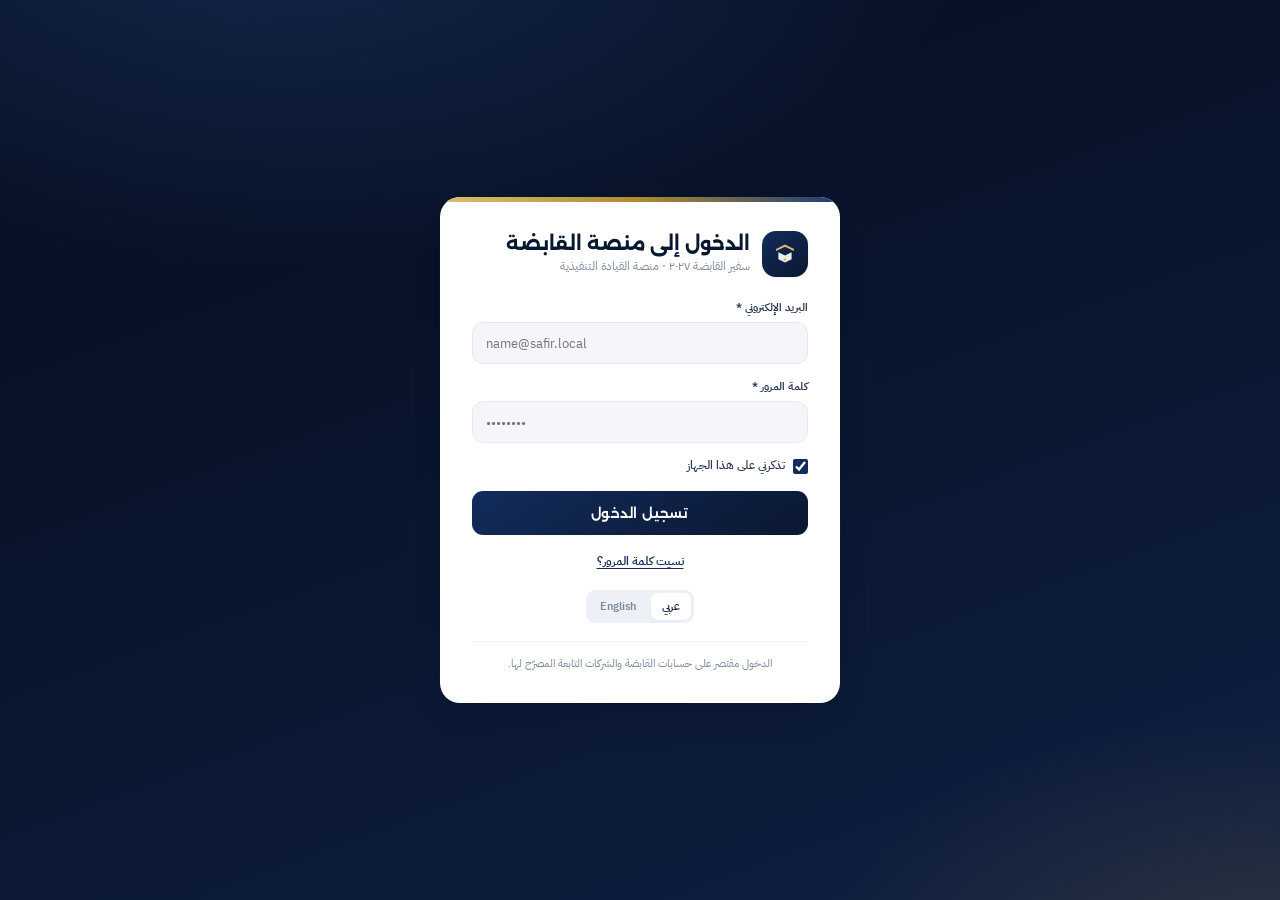
==== frontend/index.html @ 62ace8cd "feat(ui): PPTX v3 pass 5 — per-role dashboards (slides 7–11) and a real `lang` audit signal Close th" ====
<!DOCTYPE html>
<html lang="ar" dir="rtl" class="lang-ar">
<head>
<meta charset="UTF-8" />
<meta name="viewport" content="width=device-width, initial-scale=1.0" />
<title>سفير القابضة ٢٠٢٧ — لوحة القيادة التنفيذية</title>
<link rel="preconnect" href="https://fonts.googleapis.com">
<link rel="preconnect" href="https://fonts.gstatic.com" crossorigin>
<link href="https://fonts.googleapis.com/css2?family=Alexandria:wght@300;400;500;600;700&family=IBM+Plex+Sans+Arabic:wght@300;400;500;600;700&display=swap" rel="stylesheet">
<link rel="stylesheet" href="styles.css">
<link rel="icon" href="data:image/svg+xml,%3Csvg xmlns='http://www.w3.org/2000/svg' viewBox='0 0 24 24'%3E%3Crect width='24' height='24' rx='5' fill='%230A1730'/%3E%3Cpath d='M12 3.4 20 7.4v2L12 5.4 4 9.4v-2l8-4Z' fill='%23DCBE72'/%3E%3Cpath d='M6.2 10.8v6.4l5.8 2.8 5.8-2.8v-6.4L12 13.6l-5.8-2.8Z' fill='%23fff' opacity='.92'/%3E%3C/svg%3E">
</head>
<body>

<!-- ================= LOGIN GATE ================= -->
<div class="login-screen" id="loginScreen">
  <div class="login-card">
    <div class="login-brand">
      <div class="login-mark">
        <svg width="24" height="24" viewBox="0 0 24 24" fill="none">
          <path d="M12 2.6 21 7v2.1L12 4.7 3 9.1V7l9-4.4Z" fill="#DCBE72"/>
          <path d="M5.4 10.2v7.1l6.6 3.2 6.6-3.2v-7.1l-6.6 3.2-6.6-3.2Z" fill="#fff" opacity=".92"/>
          <circle cx="12" cy="17.4" r="1.5" fill="#DCBE72"/>
        </svg>
      </div>
      <div>
        <div class="login-title"><span class="ar">الدخول إلى منصة القابضة</span><span class="en">Sign in to the Holding platform</span></div>
        <div class="login-sub"><span class="ar">سفير القابضة ٢٠٢٧ · منصة القيادة التنفيذية</span><span class="en">Safir Holding 2027 · Executive Platform</span></div>
      </div>
    </div>

    <div class="login-error" id="loginError"></div>
    <div class="login-notice" id="loginNotice"></div>

    <form id="loginForm" autocomplete="on">
      <div class="login-field">
        <label><span class="ar">البريد الإلكتروني *</span><span class="en">Email *</span></label>
        <input type="email" id="loginEmail" name="email" autocomplete="username" required
               placeholder="name@safir.local" dir="ltr" />
      </div>
      <div class="login-field">
        <label><span class="ar">كلمة المرور *</span><span class="en">Password *</span></label>
        <input type="password" id="loginPassword" name="password" autocomplete="current-password" required
               placeholder="••••••••" dir="ltr" />
      </div>
      <div class="login-actions">
        <!-- Deck slide 6 puts [ ] تذكرني على هذا الجهاز on the sign-in form.
             Checked keeps the session in localStorage (survives a browser
             restart); unchecked keeps it in sessionStorage for this tab only. -->
        <label class="login-remember">
          <input type="checkbox" id="loginRemember" checked />
          <span><span class="ar">تذكرني على هذا الجهاز</span><span class="en">Remember me on this device</span></span>
        </label>
      </div>
      <button type="submit" class="login-btn" id="loginBtn">
        <span class="ar">تسجيل الدخول</span><span class="en">Sign in</span>
      </button>
      <div class="login-links">
        <button type="button" class="login-forgot" id="loginForgot">
          <span class="ar">نسيت كلمة المرور؟</span><span class="en">Forgot password?</span>
        </button>
      </div>
    </form>

    <div class="login-foot">
      <div class="login-lang">
        <button type="button" class="lang-opt on" data-lang="ar">عربي</button>
        <button type="button" class="lang-opt" data-lang="en">English</button>
      </div>
    </div>

    <div class="login-hint">
      <span class="ar">الدخول مقتصر على حسابات القابضة والشركات التابعة المصرّح لها.</span>
      <span class="en">Access is limited to authorised Holding and subsidiary accounts.</span>
    </div>
  </div>
</div>

<div class="stage-wrap">
<div class="stage" id="stage">

<!-- ================= HEADER ================= -->
<header class="header">
  <div class="header-inner">
    <!-- Deck slides 39/89/90: on a phone the sidebar opens from a ☰ button
         rather than turning into a wrapping bar. Shown only ≤1180px. -->
    <button class="nav-toggle" id="navToggle" type="button"
            aria-label="القائمة / Menu" aria-controls="sidebar" aria-expanded="false"
            title="القائمة" data-title-ar="القائمة" data-title-en="Menu">
      <svg width="18" height="18" viewBox="0 0 24 24" fill="none" stroke="currentColor" stroke-width="1.9" stroke-linecap="round" aria-hidden="true"><path d="M3 6h18M3 12h18M3 18h18"/></svg>
    </button>
    <div class="brand">
      <div class="brand-mark" id="brandMark">
        <svg width="21" height="21" viewBox="0 0 24 24" fill="none">
          <path d="M12 2.6 21 7v2.1L12 4.7 3 9.1V7l9-4.4Z" fill="#DCBE72"/>
          <path d="M5.4 10.2v7.1l6.6 3.2 6.6-3.2v-7.1l-6.6 3.2-6.6-3.2Z" fill="#fff" opacity=".92"/>
          <path d="M12 10.6v9.9" stroke="#0A1730" stroke-width="1.1" opacity=".35"/>
          <circle cx="12" cy="17.4" r="1.5" fill="#DCBE72"/>
        </svg>
      </div>
      <!-- The admin-uploaded Holding logo, shown instead of the fallback mark
           when one is configured. -->
      <img class="brand-logo" id="brandLogo" alt="سفير القابضة" hidden>
      <div class="brand-text">
        <span class="brand-name"><span class="ar">سفير القابضة</span><span class="en">Safir Holding</span></span>
        <span class="brand-sub"><span class="ar">٢٠٢٧ · منصة القيادة</span><span class="en">2027 · Executive Platform</span></span>
      </div>
    </div>

    <div class="crumb" id="crumb">
      <span class="crumb-ar">منصة القيادة التنفيذية</span>
    </div>

    <div class="h-actions">
      <!-- Universal entity + period selector. The deck's header carries
           [الشركة / المجموعة ▾] and the current reporting period on every
           screen (slides 4, 48), so the same control is offered here rather
           than duplicated inside each view. Both options are built at runtime
           from the entities the user may actually see and the periods that
           hold data. -->
      <div class="scope-ctl" id="scopeCtl">
        <label class="scope-pick" title="الجهة / Entity">
          <svg width="13" height="13" viewBox="0 0 24 24" fill="none" stroke="currentColor" stroke-width="1.8" stroke-linecap="round" stroke-linejoin="round" aria-hidden="true"><path d="M3 21h18"/><path d="M5 21V7l7-4 7 4v14"/><path d="M9 21v-5h6v5"/></svg>
          <select id="scopeCompany" aria-label="الجهة / Entity"></select>
        </label>
        <label class="scope-pick" title="الفترة / Period">
          <svg width="13" height="13" viewBox="0 0 24 24" fill="none" stroke="currentColor" stroke-width="1.8" stroke-linecap="round" stroke-linejoin="round" aria-hidden="true"><rect x="3" y="4.5" width="18" height="16" rx="2"/><path d="M8 3v3M16 3v3M3 10h18"/></svg>
          <select id="scopePeriod" aria-label="الفترة / Period"></select>
        </label>
      </div>
      <div class="lang-switch">
        <button class="lang-opt on" data-lang="ar">عربي</button>
        <button class="lang-opt" data-lang="en">EN</button>
      </div>
      <button class="icon-btn" id="searchBtn" title="بحث" data-title-ar="بحث" data-title-en="Search">
        <svg width="15" height="15" viewBox="0 0 24 24" fill="none" stroke="currentColor" stroke-width="1.9" stroke-linecap="round"><circle cx="11" cy="11" r="7"/><path d="m20 20-3.2-3.2"/></svg>
      </button>
      <button class="icon-btn" id="notifBtn" title="الإشعارات" data-title-ar="الإشعارات" data-title-en="Notifications">
        <svg width="15" height="15" viewBox="0 0 24 24" fill="none" stroke="currentColor" stroke-width="1.8" stroke-linecap="round" stroke-linejoin="round"><path d="M18 8a6 6 0 1 0-12 0c0 7-2.5 8-2.5 8h17S18 15 18 8Z"/><path d="M13.7 20a2 2 0 0 1-3.4 0"/></svg>
        <span class="dot" id="notifDot"></span>
      </button>
      <button class="icon-btn" id="msgBtn" title="الرسائل" data-title-ar="الرسائل" data-title-en="Messages">
        <svg width="15" height="15" viewBox="0 0 24 24" fill="none" stroke="currentColor" stroke-width="1.8" stroke-linecap="round" stroke-linejoin="round"><path d="M21 11.5a8.4 8.4 0 0 1-9 8.4 8.9 8.9 0 0 1-3.9-.9L3 20.5l1.5-4.9a8.4 8.4 0 0 1-1-4.1 8.4 8.4 0 0 1 9-8.4 8.4 8.4 0 0 1 8.5 8.4Z"/></svg>
      </button>
      <div class="profile">
        <div class="avatar">ع</div>
        <div class="p-meta">
          <span class="p-name"><span class="ar">عبدالله السفير</span><span class="en">Abdullah Al-Safir</span></span>
          <span class="p-role"><span class="ar">الرئيس التنفيذي للمجموعة</span><span class="en">Group CEO</span></span>
        </div>
      </div>
      <button class="logout-btn" id="logoutBtn" title="تسجيل الخروج" data-title-ar="تسجيل الخروج" data-title-en="Sign out">
        <svg width="14" height="14" viewBox="0 0 24 24" fill="none" stroke="currentColor" stroke-width="1.9" stroke-linecap="round" stroke-linejoin="round"><path d="M15 3h4a2 2 0 0 1 2 2v14a2 2 0 0 1-2 2h-4"/><path d="M10 17l-5-5 5-5"/><path d="M15 12H5"/></svg>
        <span class="ar">خروج</span><span class="en">Logout</span>
      </button>
    </div>
  </div>
</header>

  <div class="stage-body with-sidebar" id="stageBody">

  <!-- ================= SIDEBAR (right, RTL) =================
       Six primary sections the brief asks for; the remaining operational
       views stay reachable (and permission-gated) under "المزيد". Every item
       keeps its original data-view / data-perm so the RBAC contract, the
       click/keyboard binding and the aria-current logic are unchanged. -->
  <aside class="sidebar" id="sidebar" aria-label="التنقل الرئيسي">
    <div class="sb-brand">
      <div class="sb-mark">
        <svg width="19" height="19" viewBox="0 0 24 24" fill="none">
          <path d="M12 2.6 21 7v2.1L12 4.7 3 9.1V7l9-4.4Z" fill="#DCBE72"/>
          <path d="M5.4 10.2v7.1l6.6 3.2 6.6-3.2v-7.1l-6.6 3.2-6.6-3.2Z" fill="#fff" opacity=".92"/>
          <circle cx="12" cy="17.4" r="1.5" fill="#DCBE72"/>
        </svg>
      </div>
      <div class="sb-brand-text">
        <span class="sb-name"><span class="ar">سفير القابضة</span><span class="en">Safir Holding</span></span>
        <span class="sb-sub"><span class="ar">٢٠٢٧ · منصة القيادة</span><span class="en">2027 · Executive</span></span>
      </div>
    </div>

    <div class="sb-section">
      <div class="sb-label"><span class="ar">الأقسام الرئيسية</span><span class="en">Main sections</span></div>
      <nav class="sb-nav" id="mainNav">
        <div class="nav-item active" data-view="dashboard" data-perm="dashboard.holding dashboard.company" role="button" tabindex="0" aria-current="page"><svg class="sb-ico" viewBox="0 0 24 24" fill="none" stroke="currentColor" stroke-width="1.8" stroke-linecap="round" stroke-linejoin="round"><rect x="3" y="3" width="7" height="9" rx="1.5"/><rect x="14" y="3" width="7" height="5" rx="1.5"/><rect x="14" y="12" width="7" height="9" rx="1.5"/><rect x="3" y="16" width="7" height="5" rx="1.5"/></svg><span class="sb-txt"><span class="ar">لوحة القيادة</span><span class="en">Dashboard</span></span></div>
        <div class="nav-item" data-view="leads" data-perm="website_lead.read" role="button" tabindex="0"><svg class="sb-ico" viewBox="0 0 24 24" fill="none" stroke="currentColor" stroke-width="1.8" stroke-linecap="round" stroke-linejoin="round"><path d="M16 21v-2a4 4 0 0 0-4-4H6a4 4 0 0 0-4 4v2"/><circle cx="9" cy="7" r="4"/><path d="M22 21v-2a4 4 0 0 0-3-3.87"/><path d="M16 3.13a4 4 0 0 1 0 7.75"/></svg><span class="sb-txt"><span class="ar">العملاء المحتملون</span><span class="en">Leads</span></span></div>
        <div class="nav-item" data-view="requests" data-perm="form.read" role="button" tabindex="0"><svg class="sb-ico" viewBox="0 0 24 24" fill="none" stroke="currentColor" stroke-width="1.8" stroke-linecap="round" stroke-linejoin="round"><path d="M14 2H6a2 2 0 0 0-2 2v16a2 2 0 0 0 2 2h12a2 2 0 0 0 2-2V8z"/><path d="M14 2v6h6"/><path d="M9 13h6M9 17h4"/></svg><span class="sb-txt"><span class="ar">الطلبات</span><span class="en">Requests</span></span></div>
        <div class="nav-item" data-view="feedback" data-perm="weekly_report.read_own weekly_report.read_all management_brief.read monthly_report.read_own monthly_report.read_all" role="button" tabindex="0"><svg class="sb-ico" viewBox="0 0 24 24" fill="none" stroke="currentColor" stroke-width="1.8" stroke-linecap="round" stroke-linejoin="round"><path d="M21 11.5a8.4 8.4 0 0 1-9 8.4 8.9 8.9 0 0 1-3.9-.9L3 20.5l1.5-4.9a8.4 8.4 0 0 1-1-4.1 8.4 8.4 0 0 1 9-8.4 8.4 8.4 0 0 1 8.5 8.4Z"/><path d="M8 10h8M8 13.5h5"/></svg><span class="sb-txt"><span class="ar">التغذية الراجعة</span><span class="en">Feedback</span></span></div>
        <div class="nav-item" data-view="projects" data-perm="project.read" role="button" tabindex="0"><svg class="sb-ico" viewBox="0 0 24 24" fill="none" stroke="currentColor" stroke-width="1.8" stroke-linecap="round" stroke-linejoin="round"><path d="M3 17l6-6 4 4 8-8"/><path d="M15 7h6v6"/></svg><span class="sb-txt"><span class="ar">الفرص</span><span class="en">Opportunities</span></span></div>
        <div class="nav-item" data-view="decisions" data-perm="owner_decision.read" role="button" tabindex="0"><svg class="sb-ico" viewBox="0 0 24 24" fill="none" stroke="currentColor" stroke-width="1.8" stroke-linecap="round" stroke-linejoin="round"><path d="M9 11l3 3L22 4"/><path d="M21 12v7a2 2 0 0 1-2 2H5a2 2 0 0 1-2-2V5a2 2 0 0 1 2-2h11"/></svg><span class="sb-txt"><span class="ar">القرارات</span><span class="en">Decisions</span></span></div>
      </nav>
    </div>

    <div class="sb-section sb-group" id="sbMore">
      <div class="sb-label"><span class="ar">المزيد</span><span class="en">More</span></div>
      <button type="button" class="sb-group-toggle" id="sbMoreToggle" aria-expanded="false">
        <svg class="sb-ico" viewBox="0 0 24 24" fill="none" stroke="currentColor" stroke-width="1.8" stroke-linecap="round" stroke-linejoin="round"><circle cx="12" cy="12" r="9"/><path d="M12 8v8M8 12h8"/></svg>
        <span class="sb-txt"><span class="ar">أدوات إضافية</span><span class="en">Additional tools</span></span>
        <svg class="sb-caret" width="14" height="14" viewBox="0 0 24 24" fill="none" stroke="currentColor" stroke-width="2" stroke-linecap="round" stroke-linejoin="round"><path d="m6 9 6 6 6-6"/></svg>
      </button>
      <div class="sb-group-items" id="sbMoreItems">
        <div class="nav-item" data-view="subsidiaries" data-perm="company.read" role="button" tabindex="0"><span class="sb-txt"><span class="ar">الشركات التابعة</span><span class="en">Subsidiaries</span></span></div>
        <div class="nav-item" data-view="reports" data-perm="monthly_report.read_own monthly_report.read_all" role="button" tabindex="0"><span class="sb-txt"><span class="ar">التقارير الشهرية</span><span class="en">Monthly Reports</span></span></div>
        <div class="nav-item" data-view="financial" data-perm="financial_summary.read_own financial_summary.read_all" role="button" tabindex="0"><span class="sb-txt"><span class="ar">الملخص المالي</span><span class="en">Financial Summary</span></span></div>
        <div class="nav-item" data-view="investments" data-perm="dashboard.holding" role="button" tabindex="0"><span class="sb-txt"><span class="ar">الاستثمارات</span><span class="en">Investments</span></span></div>
        <div class="nav-item" data-view="support" data-perm="support_request.read_own support_request.read_all" role="button" tabindex="0"><span class="sb-txt"><span class="ar">الدعم والخدمات</span><span class="en">Support</span></span></div>
        <div class="nav-item" data-view="approvals" data-perm="approval.read_own approval.read_all" role="button" tabindex="0"><span class="sb-txt"><span class="ar">الموافقات</span><span class="en">Approvals</span></span></div>
        <div class="nav-item" data-view="documents" data-perm="document.read" role="button" tabindex="0"><span class="sb-txt"><span class="ar">المستندات</span><span class="en">Documents</span></span></div>
        <div class="nav-item" data-view="bi" data-perm="dashboard.holding dashboard.company" role="button" tabindex="0"><span class="sb-txt"><span class="ar">ذكاء الأعمال</span><span class="en">Business Intelligence</span></span></div>
        <div class="nav-item" data-view="analytics" data-perm="analytics.holding analytics.company analytics.operations analytics.compliance" role="button" tabindex="0"><span class="sb-txt"><span class="ar">التحليلات</span><span class="en">Analytics</span></span></div>
        <div class="nav-item" data-view="inbox" data-perm="notification.read_own" role="button" tabindex="0"><span class="sb-txt"><span class="ar">الإشعارات</span><span class="en">Notifications</span></span></div>
        <div class="nav-item" data-view="employees" data-perm="employee.read assessment.read advisor.read advisor.session.read_own" role="button" tabindex="0"><span class="sb-txt"><span class="ar">الموظفون والتقييم</span><span class="en">Employees &amp; Assessment</span></span></div>
        <div class="nav-item" data-view="operations" data-perm="task.read_own task.read_all weekly_report.read_own weekly_report.read_all campaign.read" role="button" tabindex="0"><span class="sb-txt"><span class="ar">العمليات والمهام</span><span class="en">Operations &amp; Tasks</span></span></div>
        <div class="nav-item" data-view="accounting" data-perm="account.read journal.read invoice.read asset.read budget.read opening_balance.read kpi.read" role="button" tabindex="0"><span class="sb-txt"><span class="ar">مالية القابضة</span><span class="en">Holding Finance</span></span></div>
        <div class="nav-item" data-view="confidential" data-perm="complaint.read_own complaint.decide complaint.create" role="button" tabindex="0"><span class="sb-txt"><span class="ar">الشكاوى والسرية</span><span class="en">Complaints &amp; Confidential</span></span></div>
        <div class="nav-item" data-view="admin" data-perm="company.read ownership.read department.read user.read_all role.read" role="button" tabindex="0"><span class="sb-txt"><span class="ar">الإدارة</span><span class="en">Administration</span></span></div>
      </div>
    </div>

    <div class="sb-foot">
      <div class="sb-user">
        <div class="sb-avatar" id="sbAvatar">ع</div>
        <div class="sb-user-meta">
          <span class="sb-user-name" id="sbUserName"><span class="ar">عبدالله السفير</span><span class="en">Abdullah Al-Safir</span></span>
          <span class="sb-user-role" id="sbUserRole"><span class="ar">الرئيس التنفيذي للمجموعة</span><span class="en">Group CEO</span></span>
        </div>
      </div>
    </div>
  </aside>

  <!-- Backdrop for the phone nav drawer (deck slides 39/89/90). Inert on
       desktop, where the rail is always visible. -->
  <div class="nav-scrim" id="navScrim" hidden></div>


<div class="board" id="board">

  <!-- ============== PAGE HEAD ============== -->
  <div class="head-row anim view" data-view="dashboard" style="animation-delay:.02s">
    <div>
      <div class="eyebrow"><span class="rule"></span><span id="periodEyebrow"><span class="ar">الرؤية التنفيذية</span><span class="en">Executive View</span></span></div>
      <h1 class="page-title" id="pageTitle"><span class="ar">لوحة القيادة التنفيذية للمجموعة</span><span class="en">Holding Executive Dashboard</span></h1>
      <p class="page-sub" id="pageSub"><span class="ar">من بيانات الشركات التابعة الشهرية ← إلى رؤية القابضة ← إلى ذكاء الأعمال ← إلى دعم القرار.</span><span class="en">From subsidiary monthly data → to Holding visibility → to AI intelligence → to management decisions.</span></p>
    </div>
    <div class="head-right">
      <div class="chip"><span class="live"></span><span id="updatedChip"><span class="ar">تحديث حي</span><span class="en">Live</span></span></div>
      <button class="btn-primary" id="exportBtn">
        <svg width="14" height="14" viewBox="0 0 24 24" fill="none" stroke="currentColor" stroke-width="1.9" stroke-linecap="round" stroke-linejoin="round"><path d="M12 3v12"/><path d="m7 10 5 5 5-5"/><path d="M4 21h16"/></svg>
        <span class="ar">تصدير التقرير التنفيذي</span><span class="en">Export Executive Report</span>
      </button>
    </div>
  </div>

  <!-- ============== ROLE KPI STRIP (deck slides 7-11) ==============
       Each primary role gets its own four tiles instead of the holding
       strip. Populated by hydrateRoleSummary() from the API's role_summary;
       hidden (so the holding strip shows) when the role has no summary. -->
  <section class="kpis role-kpis view" data-view="dashboard" id="roleKpis" hidden></section>

  <!-- ============== KPI STRIP ============== -->
  <section class="kpis view" data-view="dashboard" id="holdingKpis" data-perm="dashboard.holding dashboard.company">
    <div class="kpi anim" style="animation-delay:.06s" data-drill="companies_count" role="button" tabindex="0">
      <div class="kpi-head"><div class="kpi-lbl"><span class="ar">عدد الشركات</span><span class="en">Companies</span></div>
        <div class="kpi-ic"><svg width="14" height="14" viewBox="0 0 24 24" fill="none" stroke="currentColor" stroke-width="1.9" stroke-linecap="round" stroke-linejoin="round"><path d="M3 21h18"/><path d="M5 21V7l7-4 7 4v14"/><path d="M9 21v-5h6v5"/></svg></div></div>
      <div class="kpi-val num" data-kpi="companies_count">…</div>
      <div class="kpi-foot"><span class="delta flat"><span class="ar"><span data-kpi="sector_count">…</span> قطاعات</span><span class="en"><span data-kpi="sector_count_en">…</span> sectors</span></span><span class="ar">شركة تابعة</span><span class="en">subsidiaries</span></div>
    </div>

    <div class="kpi anim" style="animation-delay:.08s" data-drill="total_revenue" role="button" tabindex="0">
      <div class="kpi-head"><div class="kpi-lbl"><span class="ar">إجمالي الإيرادات</span><span class="en">Total Revenue</span></div>
        <div class="kpi-ic"><svg width="14" height="14" viewBox="0 0 24 24" fill="none" stroke="currentColor" stroke-width="1.9" stroke-linecap="round" stroke-linejoin="round"><path d="M3 17l6-6 4 4 8-8"/><path d="M15 7h6v6"/></svg></div></div>
      <div class="kpi-val num"><span data-kpi="total_revenue">…</span><span class="unit"><span class="ar">مليون ر.س</span><span class="en">M SAR</span></span></div>
      <div class="kpi-foot"><span class="delta flat" data-kpi="revenue_delta"><span class="ar">…</span><span class="en">…</span></span><span class="ar">مقارنة بالشهر الماضي</span><span class="en">vs last month</span></div>
    </div>

    <div class="kpi gold anim" style="animation-delay:.10s" data-drill="total_net_result" role="button" tabindex="0">
      <div class="kpi-head"><div class="kpi-lbl"><span class="ar">صافي النتائج</span><span class="en">Net Result</span></div>
        <div class="kpi-ic"><svg width="14" height="14" viewBox="0 0 24 24" fill="none" stroke="currentColor" stroke-width="1.9" stroke-linecap="round" stroke-linejoin="round"><path d="M12 2v20"/><path d="M17 6.5H9.5a3.5 3.5 0 0 0 0 7h5a3.5 3.5 0 0 1 0 7H6"/></svg></div></div>
      <div class="kpi-val num"><span data-kpi="total_net_result">…</span><span class="unit"><span class="ar">مليون ر.س</span><span class="en">M SAR</span></span></div>
      <div class="kpi-foot"><span class="delta flat" data-kpi="net_delta"><span class="ar">…</span><span class="en">…</span></span><span class="ar">هامش ربح <span data-kpi="net_margin">…</span></span><span class="en"><span data-kpi="net_margin_en">…</span> margin</span></div>
    </div>

    <div class="kpi green anim" style="animation-delay:.12s" data-drill="reports_submitted" role="button" tabindex="0">
      <div class="kpi-head"><div class="kpi-lbl"><span class="ar">الشركات التي أرسلت التقرير الشهري</span><span class="en">Reports Submitted</span></div>
        <div class="kpi-ic"><svg width="14" height="14" viewBox="0 0 24 24" fill="none" stroke="currentColor" stroke-width="2" stroke-linecap="round" stroke-linejoin="round"><path d="M20 6 9 17l-5-5"/></svg></div></div>
      <div class="kpi-val num"><span data-kpi="reports_submitted">…</span><span class="unit">/ <span data-kpi="companies_count_unit">…</span></span></div>
      <div class="kpi-foot"><span class="delta flat" data-kpi="reports_pct"><span class="ar">…</span><span class="en">…</span></span><span class="ar">تم الاستلام هذا الشهر</span><span class="en">received</span></div>
    </div>

    <div class="kpi amber anim" style="animation-delay:.14s" data-drill="companies_requiring_attention" role="button" tabindex="0">
      <div class="kpi-head"><div class="kpi-lbl"><span class="ar">الشركات التي تحتاج متابعة</span><span class="en">Need Attention</span></div>
        <div class="kpi-ic"><svg width="14" height="14" viewBox="0 0 24 24" fill="none" stroke="currentColor" stroke-width="1.9" stroke-linecap="round" stroke-linejoin="round"><path d="M12 9v4"/><path d="M12 17h.01"/><path d="M10.3 3.9 1.8 18a2 2 0 0 0 1.7 3h17a2 2 0 0 0 1.7-3L13.7 3.9a2 2 0 0 0-3.4 0Z"/></svg></div></div>
      <div class="kpi-val num" data-kpi="companies_requiring_attention">…</div>
      <div class="kpi-foot"><span class="delta flat"><span class="ar">تحتاج مراجعة</span><span class="en">review</span></span><span class="ar">إدارية هذا الأسبوع</span><span class="en">this week</span></div>
    </div>

    <div class="kpi red anim" style="animation-delay:.16s" data-drill="open_support_requests" role="button" tabindex="0">
      <div class="kpi-head"><div class="kpi-lbl"><span class="ar">الطلبات المفتوحة</span><span class="en">Open Requests</span></div>
        <div class="kpi-ic"><svg width="14" height="14" viewBox="0 0 24 24" fill="none" stroke="currentColor" stroke-width="1.9" stroke-linecap="round" stroke-linejoin="round"><path d="M21 11.5a8.4 8.4 0 0 1-9 8.4 8.9 8.9 0 0 1-3.9-.9L3 20.5l1.5-4.9a8.4 8.4 0 0 1-1-4.1 8.4 8.4 0 0 1 9-8.4 8.4 8.4 0 0 1 8.5 8.4Z"/></svg></div></div>
      <div class="kpi-val num" data-kpi="open_support_requests">…</div>
      <div class="kpi-foot"><span class="delta flat"><span class="ar"><span data-kpi="support_pending">…</span> قيد المعالجة</span><span class="en"><span data-kpi="support_pending_en">…</span> in progress</span></span><span class="ar">من الشركات التابعة</span><span class="en">from subsidiaries</span></div>
    </div>
  </section>

  <!-- ============== HOLDING AI (left column) ============== -->
  <section class="ai anim view" data-view="dashboard" style="animation-delay:.18s" data-perm="ai.holding ai.company">
    <div class="ai-top">
      <div class="ai-orb">
        <svg width="19" height="19" viewBox="0 0 24 24" fill="none">
          <path d="M12 3.4 13.9 9l5.6 1.9-5.6 1.9L12 18.4l-1.9-5.6L4.5 10.9 10.1 9 12 3.4Z" fill="#DCBE72"/>
          <circle cx="18.6" cy="5.4" r="1.5" fill="#fff" opacity=".85"/>
          <circle cx="5.6" cy="17.6" r="1.2" fill="#fff" opacity=".55"/>
        </svg>
      </div>
      <div class="ai-id">
        <h2><span class="ar">الذكاء الاصطناعي للقابضة</span><span class="en">Holding AI</span><span class="badge-ai">AI</span></h2>
        <p><span class="ar">مساعد ذكاء الأعمال والاستثمار</span><span class="en">Business &amp; Investment Assistant</span></p>
      </div>
    </div>

    <div class="ai-body">
      <div class="ask-label">
        <svg width="12" height="12" viewBox="0 0 24 24" fill="none" stroke="#B08A31" stroke-width="2" stroke-linecap="round"><path d="M12 3.4 13.9 9l5.6 1.9-5.6 1.9L12 18.4l-1.9-5.6L4.5 10.9 10.1 9 12 3.4Z"/></svg>
        <span class="ar">اسأل عن أداء المجموعة بلغة طبيعية</span><span class="en">Ask about group performance in natural language</span>
      </div>
      <div class="ask-box">
        <svg width="15" height="15" viewBox="0 0 24 24" fill="none" stroke="#9DAABD" stroke-width="1.8" stroke-linecap="round"><circle cx="11" cy="11" r="7"/><path d="m20 20-3.2-3.2"/></svg>
        <input type="text" placeholder="مثال: ملخص أداء المجموعة هذا الشهر" />
        <button class="ask-send" title="إرسال" data-title-ar="إرسال" data-title-en="Send">
          <svg width="15" height="15" viewBox="0 0 24 24" fill="none" stroke="currentColor" stroke-width="1.9" stroke-linecap="round" stroke-linejoin="round"><path d="M20 4 3 11l7 2.4L12.6 21 20 4Z"/></svg>
        </button>
      </div>
      <div class="suggest">
        <span class="sugg gold"><span class="ar">ملخص أداء المجموعة هذا الشهر</span><span class="en">Group performance summary</span></span>
        <span class="sugg"><span class="ar">أي شركة تحتاج متابعة؟</span><span class="en">Which company needs attention?</span></span>
        <span class="sugg"><span class="ar">فرص استثمارية</span><span class="en">Investment opportunities</span></span>
        <span class="sugg"><span class="ar">تحليل هامش الربح</span><span class="en">Profit margin analysis</span></span>
      </div>

      <div class="answer" id="aiAnswer">
        <div class="answer-head">
          <div class="ai-orb" style="width:22px;height:22px;border-radius:8px;">
            <svg width="12" height="12" viewBox="0 0 24 24" fill="none"><path d="M12 3.4 13.9 9l5.6 1.9-5.6 1.9L12 18.4l-1.9-5.6L4.5 10.9 10.1 9 12 3.4Z" fill="#DCBE72"/></svg>
          </div>
          <span class="who"><span class="ar">ملخص تنفيذي مُولَّد بالذكاء الاصطناعي</span><span class="en">AI-generated executive summary</span></span>
          <span class="time" id="aiAnswerPeriod"><span class="ar"></span><span class="en"></span></span>
        </div>
        <div class="answer-q"><span class="ar">«ملخص أداء المجموعة هذا الشهر»</span><span class="en">“Group performance summary this month”</span></div>
        <div id="aiAnswerBody">
          <div class="state"><span class="spinner"></span>
            <span class="ar">جارٍ تحميل الملخص التنفيذي…</span>
            <span class="en">Loading executive summary…</span></div>
        </div>

      </div>

      <!-- Knowledge-base assistant (RAG). Separate from the figures assistant:
           it answers only from approved, in-scope knowledge documents and
           cites them. Gated on ai.knowledge.ask. -->
      <div class="kb-ask" id="kbAsk" data-perm="ai.knowledge.ask">
        <div class="ask-label">
          <svg width="12" height="12" viewBox="0 0 24 24" fill="none" stroke="#B08A31" stroke-width="2" stroke-linecap="round"><path d="M12 3.4 13.9 9l5.6 1.9-5.6 1.9L12 18.4l-1.9-5.6L4.5 10.9 10.1 9 12 3.4Z"/></svg>
          <span class="ar">اسأل قاعدة المعرفة</span><span class="en">Ask the knowledge base</span>
        </div>
        <div class="ask-box" id="kbAskBox">
          <svg width="15" height="15" viewBox="0 0 24 24" fill="none" stroke="#9DAABD" stroke-width="1.8" stroke-linecap="round"><circle cx="11" cy="11" r="7"/><path d="m20 20-3.2-3.2"/></svg>
          <input id="kbInput" type="text" placeholder="مثال: سياسة الإجازات" />
          <button class="ask-send" id="kbSend" title="إرسال" data-title-ar="إرسال" data-title-en="Send">
            <svg width="15" height="15" viewBox="0 0 24 24" fill="none" stroke="currentColor" stroke-width="1.9" stroke-linecap="round" stroke-linejoin="round"><path d="M20 4 3 11l7 2.4L12.6 21 20 4Z"/></svg>
          </button>
        </div>
        <div class="answer" id="kbAnswer" style="display:none">
          <div class="answer-head">
            <div class="ai-orb" style="width:22px;height:22px;border-radius:8px;">
              <svg width="12" height="12" viewBox="0 0 24 24" fill="none"><path d="M12 3.4 13.9 9l5.6 1.9-5.6 1.9L12 18.4l-1.9-5.6L4.5 10.9 10.1 9 12 3.4Z" fill="#DCBE72"/></svg>
            </div>
            <span class="who"><span class="ar">إجابة من قاعدة المعرفة المعتمدة</span><span class="en">Answer from the approved knowledge base</span></span>
          </div>
          <div class="answer-q" id="kbAnswerQ"></div>
          <div id="kbAnswerBody"></div>
        </div>
      </div>
    </div>
  </section>

  <!-- ============== AI INSIGHTS (bottom-left) ============== -->
  <section class="aii anim view" data-view="dashboard" style="animation-delay:.30s" data-perm="dashboard.holding dashboard.company">
    <div class="aii-head">
      <div class="t-ico gold"><svg width="14" height="14" viewBox="0 0 24 24" fill="none" stroke="currentColor" stroke-width="1.9" stroke-linecap="round" stroke-linejoin="round"><path d="M12 3.4 13.9 9l5.6 1.9-5.6 1.9L12 18.4l-1.9-5.6L4.5 10.9 10.1 9 12 3.4Z"/></svg></div>
      <h2><span class="ar">رؤى الذكاء الاصطناعي</span><span class="en">AI Insights</span></h2>
      <span class="cnt"><span class="ar"><span data-kpi="insights_count">…</span> رؤى</span><span class="en"><span data-kpi="insights_count_en">…</span> insights</span></span>
    </div>
    <div class="aii-list" id="insightsList">
      <div class="state"><span class="spinner"></span><span class="ar">جارٍ تحميل الرؤى…</span><span class="en">Loading insights…</span></div>
    </div>
  </section>

  <!-- ============== MONTHLY COMPANY REPORTS ============== -->
  <section class="card reports anim view" data-view="dashboard" style="animation-delay:.22s" data-perm="monthly_report.read_own monthly_report.read_all">
    <div class="card-head">
      <div class="card-title">
        <div class="t-ico"><svg width="15" height="15" viewBox="0 0 24 24" fill="none" stroke="currentColor" stroke-width="1.9" stroke-linecap="round" stroke-linejoin="round"><path d="M14 3H7a2 2 0 0 0-2 2v14a2 2 0 0 0 2 2h10a2 2 0 0 0 2-2V8l-5-5Z"/><path d="M14 3v5h5"/><path d="M9 13h6M9 17h4"/></svg></div>
        <div>
          <h2><span class="ar">التقارير الشهرية للشركات</span><span class="en">Monthly Company Reports</span></h2>
        </div>
      </div>
      <span class="link-more" data-nav="reports"><span class="ar">عرض جميع التقارير</span><span class="en">View all reports</span><svg width="13" height="13" viewBox="0 0 24 24" fill="none" stroke="currentColor" stroke-width="2" stroke-linecap="round" stroke-linejoin="round"><path d="m15 18-6-6 6-6"/></svg></span>
    </div>
    <div class="card-body">
      <div class="rep-grid">
        <div class="state"><span class="spinner"></span><span class="ar">جارٍ تحميل تقارير الشركات…</span><span class="en">Loading company reports…</span></div>
      </div>
    </div>
  </section>

  <!-- ============== SUPPORT REQUESTS ============== -->
  <section class="card support anim view" data-view="dashboard" style="animation-delay:.26s" data-perm="support_request.read_own support_request.read_all">
    <div class="card-head">
      <div class="card-title">
        <div class="t-ico"><svg width="15" height="15" viewBox="0 0 24 24" fill="none" stroke="currentColor" stroke-width="1.9" stroke-linecap="round" stroke-linejoin="round"><path d="M21 15a2 2 0 0 1-2 2H7l-4 4V5a2 2 0 0 1 2-2h14a2 2 0 0 1 2 2Z"/></svg></div>
        <div>
          <h2><span class="ar">طلبات الدعم من الشركات</span><span class="en">Support Requests</span></h2>
        </div>
      </div>
      <span class="link-more" data-nav="support"><span class="ar">جميع الطلبات</span><span class="en">All requests</span><svg width="13" height="13" viewBox="0 0 24 24" fill="none" stroke="currentColor" stroke-width="2" stroke-linecap="round" stroke-linejoin="round"><path d="m15 18-6-6 6-6"/></svg></span>
    </div>
    <div class="card-body">
      <table class="table">
        <thead>
          <tr>
            <th><span class="ar">الشركة</span><span class="en">Company</span></th>
            <th><span class="ar">نوع الطلب</span><span class="en">Type</span></th>
            <th><span class="ar">التاريخ</span><span class="en">Date</span></th>
            <th><span class="ar">القسم المسؤول</span><span class="en">Department</span></th>
            <th><span class="ar">الحالة</span><span class="en">Status</span></th>
          </tr>
        </thead>
        <tbody id="supportBody">
          <tr><td colspan="5"><div class="state"><span class="spinner"></span><span class="ar">جارٍ تحميل الطلبات…</span><span class="en">Loading requests…</span></div></td></tr>
        </tbody>
      </table>
    </div>
  </section>

  <!-- ============== ATTENTION TODAY (S01 / brief §4) ============== -->
  <section class="attention anim view" data-view="dashboard" style="animation-delay:.28s" data-perm="dashboard.holding dashboard.company">
    <div class="attention-head">
      <div class="card-title">
        <div class="t-ico"><svg width="16" height="16" viewBox="0 0 24 24" fill="none" stroke="currentColor" stroke-width="1.9" stroke-linecap="round" stroke-linejoin="round"><path d="M12 9v4M12 17h.01"/><path d="M10.3 3.9 1.8 18a2 2 0 0 0 1.7 3h17a2 2 0 0 0 1.7-3L13.7 3.9a2 2 0 0 0-3.4 0Z"/></svg></div>
        <div>
          <h2><span class="ar">ماذا يحتاج اهتمامك اليوم؟</span><span class="en">What needs your attention today?</span></h2>
          <div class="t-sub"><span class="ar">بنود تتطلب إجراءً مباشرًا الآن</span><span class="en">Items requiring direct action now</span></div>
        </div>
      </div>
      <span class="attn-count" id="attnCount">—</span>
    </div>
    <div class="attention-body" id="prioritiesList">
      <div class="state"><span class="spinner"></span><span class="ar">جارٍ تحميل ما يحتاج اهتمامك…</span><span class="en">Loading what needs your attention…</span></div>
    </div>
  </section>

  <!-- ============== RIGHT COLUMN ============== -->
  <div class="rel view" data-view="dashboard">

    <!-- Group structure map -->
    <section class="card map-card anim" style="animation-delay:.30s" data-perm="dashboard.holding dashboard.company">
      <div class="card-head">
        <div class="card-title">
          <div class="t-ico"><svg width="15" height="15" viewBox="0 0 24 24" fill="none" stroke="currentColor" stroke-width="1.9" stroke-linecap="round" stroke-linejoin="round"><circle cx="12" cy="5" r="2.4"/><circle cx="5" cy="19" r="2.4"/><circle cx="19" cy="19" r="2.4"/><path d="M12 7.4v4M12 11.4 6.4 16.8M12 11.4l5.6 5.4"/></svg></div>
          <div><h2><span class="ar">هيكل المجموعة</span><span class="en">Group Structure</span></h2></div>
        </div>
        <span class="chip" style="padding:5px 9px;font-size:9.5px"><span class="ar"><span data-kpi="structure_count">…</span> شركات</span><span class="en"><span data-kpi="structure_count_en">…</span> companies</span></span>
      </div>
      <div class="card-body">
        <div class="map-hub">
          <div class="hub">
            <div class="hub-logo">
              <svg width="18" height="18" viewBox="0 0 24 24" fill="none">
                <path d="M12 2.6 21 7v2.1L12 4.7 3 9.1V7l9-4.4Z" fill="#fff" opacity=".95"/>
                <path d="M5.4 10.2v7.1l6.6 3.2 6.6-3.2v-7.1l-6.6 3.2-6.6-3.2Z" fill="#fff" opacity=".78"/>
              </svg>
            </div>
            <div class="hub-txt">
              <h3><span class="ar">سفير القابضة ٢٠٢٧</span><span class="en">Safir Holding 2027</span></h3>
              <p><span class="ar">الكيان المركزي · <span data-kpi="hub_total">…</span> مليون ر.س</span><span class="en">Central Entity · SAR <span data-kpi="hub_total_en">…</span>M</span></p>
            </div>
          </div>
        </div>
        <div class="connector"><div class="bus"></div></div>
        <div class="subs">
          <div class="state"><span class="spinner"></span><span class="ar">جارٍ تحميل هيكل المجموعة…</span><span class="en">Loading group structure…</span></div>
        </div>
      </div>
    </section>

    <!-- Companies overview -->
    <section class="card ov-card anim" style="animation-delay:.34s" data-perm="dashboard.holding dashboard.company">
      <div class="card-head">
        <div class="card-title">
          <div class="t-ico gold"><svg width="15" height="15" viewBox="0 0 24 24" fill="none" stroke="currentColor" stroke-width="1.9" stroke-linecap="round" stroke-linejoin="round"><path d="M3 21h18"/><path d="M5 21V7l7-4 7 4v14"/><path d="M9 21v-5h6v5"/></svg></div>
          <div><h2><span class="ar">نظرة عامة على الشركات</span><span class="en">Companies Overview</span></h2></div>
        </div>
      </div>
      <div class="card-body">
        <div class="state"><span class="spinner"></span><span class="ar">جارٍ تحميل نظرة الشركات…</span><span class="en">Loading companies overview…</span></div>
      </div>
    </section>

  </div><!-- /rel -->

</div><!-- /board -->

<!-- ============== ROUTED APPLICATION VIEWS ==============
     These replace the dashboard board when a nav item other than
     Dashboard is active. Each is filled from the real API by app.js. -->

<section class="app-view view-hidden" id="view-subsidiaries" data-view="subsidiaries" data-perm="company.read">
  <div class="av-head">
    <div>
      <h1><span class="ar">الشركات التابعة</span><span class="en">Subsidiaries</span></h1>
      <p><span class="ar">الشركات التي تسمح لك صلاحياتك بالاطلاع عليها.</span><span class="en">Companies your permissions allow you to see.</span></p>
    </div>
    <div class="av-toolbar">
      <button class="btn-outline" id="subsRefresh"><span class="ar">تحديث</span><span class="en">Refresh</span></button>
    </div>
  </div>
  <div id="subsList" class="av-grid cols-3"></div>
</section>

<section class="app-view view-hidden" id="view-reports" data-view="reports" data-perm="monthly_report.read_own monthly_report.read_all">
  <div class="av-head">
    <div>
      <h1><span class="ar">التقارير الشهرية</span><span class="en">Monthly Reports</span></h1>
      <p><span class="ar">تقارير الشركات التابعة لهذه الفترة.</span><span class="en">Subsidiary reports for the selected period.</span></p>
    </div>
    <div class="av-toolbar">
      <select class="av-select" id="repYear"></select>
      <select class="av-select" id="repStatus">
        <option value=""><span class="ar">كل الحالات</span><span class="en">All statuses</span></option>
        <option value="draft">Draft</option>
        <option value="submitted">Submitted</option>
        <option value="under_review">Under review</option>
        <option value="reviewed">Reviewed</option>
      </select>
      <button class="btn-outline" id="repRefresh"><span class="ar">تحديث</span><span class="en">Refresh</span></button>
    </div>
  </div>
  <div id="reportsList" class="av-list"></div>
</section>

<section class="app-view view-hidden" id="view-financial" data-view="financial" data-perm="financial_summary.read_own financial_summary.read_all">
  <div class="av-head">
    <div>
      <h1><span class="ar">الملخص المالي الشهري</span><span class="en">Monthly Financial Summary</span></h1>
      <p><span class="ar">ملخص الشركات التابعة، مراجعة المحاسب والاعتماد، والتصحيح التاريخي.</span><span class="en">Subsidiary summaries, accountant review and approval, and historical correction.</span></p>
    </div>
    <div class="av-toolbar">
      <select class="av-select" id="finCompany"></select>
      <button class="btn-solid" id="finNew"><span class="ar">ملخص جديد</span><span class="en">New summary</span></button>
      <button class="btn-outline" id="finRefresh"><span class="ar">تحديث</span><span class="en">Refresh</span></button>
    </div>
  </div>
  <div id="financialList" class="av-list"></div>
</section>

<section class="app-view view-hidden" id="view-support" data-view="support" data-perm="support_request.read_own support_request.read_all">
  <div class="av-head">
    <div>
      <h1><span class="ar">الدعم والخدمات</span><span class="en">Support</span></h1>
      <p><span class="ar">الطلبات الواردة من الشركات التابعة إلى القابضة.</span><span class="en">Requests raised by subsidiaries to the Holding.</span></p>
    </div>
    <div class="av-toolbar">
      <select class="av-select" id="supStatus">
        <option value=""><span class="ar">كل الحالات</span><span class="en">All statuses</span></option>
        <option value="new">New</option>
        <option value="in_progress">In progress</option>
        <option value="completed">Completed</option>
        <option value="closed">Closed</option>
      </select>
      <button class="btn-outline" id="supRefresh"><span class="ar">تحديث</span><span class="en">Refresh</span></button>
      <button class="btn-solid" id="supNew" data-perm="support_request.create"><span class="ar">طلب جديد</span><span class="en">New request</span></button>
    </div>
  </div>
  <div id="supportList" class="av-list"></div>
</section>

<section class="app-view view-hidden" id="view-requests" data-view="requests" data-perm="form.read">
  <div class="av-head">
    <div>
      <h1><span class="ar">الطلبات</span><span class="en">Requests</span></h1>
      <p><span class="ar">الطلبات المبنية على نماذج ديناميكية ومسار موافقاتها.</span><span class="en">Requests built on dynamic forms, with their approval path.</span></p>
    </div>
    <div class="av-toolbar">
      <select class="av-select" id="reqFormFilter"></select>
      <select class="av-select" id="reqStatusFilter">
        <option value=""><span class="ar">كل الحالات</span><span class="en">All statuses</span></option>
        <option value="draft">Draft</option>
        <option value="incomplete">Incomplete</option>
        <option value="in_review">In review</option>
        <option value="approved">Approved</option>
        <option value="rejected">Rejected</option>
        <option value="cancelled">Cancelled</option>
      </select>
      <button class="btn-outline" id="reqRefresh"><span class="ar">تحديث</span><span class="en">Refresh</span></button>
      <button class="btn-solid" id="reqNew" data-perm="form.submit"><span class="ar">طلب جديد</span><span class="en">New request</span></button>
    </div>
  </div>
  <div id="requestsList" class="av-list"></div>
</section>

<section class="app-view view-hidden" id="view-approvals" data-view="approvals" data-perm="approval.read_own approval.read_all">
  <div class="av-head">
    <div>
      <h1><span class="ar">الموافقات</span><span class="en">Approvals</span></h1>
      <p><span class="ar">الطلبات التي تنتظر إجرائك عليها.</span><span class="en">Requests currently awaiting your action.</span></p>
    </div>
    <div class="av-toolbar">
      <button class="btn-outline" id="apprRefresh"><span class="ar">تحديث</span><span class="en">Refresh</span></button>
    </div>
  </div>
  <div id="approvalsList" class="av-list"></div>
</section>

<section class="app-view view-hidden" id="view-documents" data-view="documents" data-perm="document.read">
  <div class="av-head">
    <div>
      <h1><span class="ar">المستندات</span><span class="en">Documents</span></h1>
      <p><span class="ar">المستندات المؤسسية ومواعيد انتهائها.</span><span class="en">Corporate documents and their expiry dates.</span></p>
    </div>
    <div class="av-toolbar">
      <select class="av-select" id="docCatFilter"></select>
      <select class="av-select" id="docExpiryFilter">
        <option value=""><span class="ar">كل الصلاحيات</span><span class="en">Any validity</span></option>
        <option value="expiring_soon">Expiring soon</option>
        <option value="expired">Expired</option>
        <option value="valid">Valid</option>
      </select>
      <button class="btn-outline" id="docRefresh"><span class="ar">تحديث</span><span class="en">Refresh</span></button>
      <button class="btn-solid" id="docNew" data-perm="document.upload"><span class="ar">رفع مستند</span><span class="en">Upload</span></button>
    </div>
  </div>
  <div id="docsSummary" class="av-grid cols-3" style="margin-bottom:12px"></div>
  <div id="documentsList" class="av-list"></div>
</section>

<section class="app-view view-hidden" id="view-investments" data-view="investments" data-perm="dashboard.holding">
  <div class="av-head">
    <div>
      <h1><span class="ar">الاستثمارات</span><span class="en">Investments</span></h1>
      <p><span class="ar">فرص ومؤشرات استثمارية مستخرجة من بيانات المجموعة.</span><span class="en">Investment opportunities and indicators derived from group data.</span></p>
    </div>
  </div>
  <div id="investContent"></div>
</section>

<section class="app-view view-hidden" id="view-bi" data-view="bi" data-perm="dashboard.holding dashboard.company">
  <div class="av-head">
    <div>
      <h1><span class="ar">ذكاء الأعمال</span><span class="en">Business Intelligence</span></h1>
      <p><span class="ar">تحليل الأداء والرؤى التنفيذية المولّدة آليًا.</span><span class="en">Performance analysis and auto-generated executive insights.</span></p>
    </div>
  </div>
  <div id="biContent"></div>
</section>

<section class="app-view view-hidden" id="view-analytics" data-view="analytics" data-perm="analytics.holding analytics.company analytics.operations analytics.compliance">
  <div class="av-head">
    <div>
      <h1><span class="ar">التحليلات والتقارير المتقدمة</span><span class="en">Advanced Analytics</span></h1>
      <p><span class="ar">اتجاهات المجموعة، الأداء التشغيلي، الالتزام، والملخص التنفيذي المُستمد من البيانات الحيّة.</span><span class="en">Group trends, operational performance, compliance and the executive briefing derived from live data.</span></p>
    </div>
    <div class="av-toolbar" id="anTabs">
      <button class="chip on" data-an-tab="briefing"><span class="ar">الملخص التنفيذي</span><span class="en">Executive briefing</span></button>
      <button class="chip" data-an-tab="holding" data-perm="analytics.holding"><span class="ar">نظرة المجموعة</span><span class="en">Holding overview</span></button>
      <button class="chip" data-an-tab="operations" data-perm="analytics.operations"><span class="ar">التشغيل</span><span class="en">Operations</span></button>
      <button class="chip" data-an-tab="compliance" data-perm="analytics.compliance"><span class="ar">الالتزام</span><span class="en">Compliance</span></button>
      <button class="chip" data-an-tab="investments" data-perm="analytics.holding"><span class="ar">الاستثمار</span><span class="en">Investment</span></button>
    </div>
  </div>
  <div id="anContent"></div>
</section>

<section class="app-view view-hidden" id="view-inbox" data-view="inbox" data-perm="notification.read_own">
  <div class="av-head">
    <div>
      <h1><span class="ar">مركز الإشعارات</span><span class="en">Notification Centre</span></h1>
      <p><span class="ar">أحداث حقيقية من النظام: موافقات، طلبات دعم، تقارير شهرية ومستندات.</span><span class="en">Real system events: approvals, support requests, monthly reports and documents.</span></p>
    </div>
    <div class="av-toolbar">
      <button class="chip on" id="inboxAll"><span class="ar">الكل</span><span class="en">All</span></button>
      <button class="chip" id="inboxUnread"><span class="ar">غير المقروء</span><span class="en">Unread</span></button>
      <button class="btn-outline" id="inboxReadAll"><span class="ar">تعليم الكل كمقروء</span><span class="en">Mark all read</span></button>
      <button class="btn-outline" id="inboxPrefs"><span class="ar">تفضيلات القنوات</span><span class="en">Channel preferences</span></button>
    </div>
  </div>
  <div id="inboxContent" class="av-grid cols-1"></div>
  <div id="inboxPrefsPanel" class="av-grid cols-1 view-hidden"></div>
</section>

<section class="app-view view-hidden" id="view-leads" data-view="leads" data-perm="website_lead.read">
  <div class="av-head">
    <div>
      <h1><span class="ar">طلبات الموقع</span><span class="en">Website Leads</span></h1>
      <p><span class="ar">الطلبات الواردة من الموقع العام: التأسيس، دراسات الجدوى، الاهتمام بالفرص وعروض الشركات.</span><span class="en">Requests arriving from the public website: formation, feasibility, opportunity interest and business listings.</span></p>
    </div>
    <div class="av-toolbar" id="leadFilters">
      <button class="chip on" data-lead-status=""><span class="ar">الكل</span><span class="en">All</span></button>
      <button class="chip" data-lead-status="new"><span class="ar">جديد</span><span class="en">New</span></button>
      <button class="chip" data-lead-status="in_progress"><span class="ar">قيد المعالجة</span><span class="en">In progress</span></button>
      <button class="chip" data-lead-status="closed"><span class="ar">مغلق</span><span class="en">Closed</span></button>
    </div>
  </div>
  <div class="av-toolbar" id="leadViewTabs">
    <button class="chip on" data-lead-view="leads" data-perm="website_lead.read"><span class="ar">الطلبات</span><span class="en">Leads</span></button>
    <button class="chip" data-lead-view="opportunities" data-perm="website_opportunity.review"><span class="ar">العروض المقدَّمة</span><span class="en">Submitted listings</span></button>
  </div>
  <div id="leadStats" class="av-grid cols-1"></div>
  <div id="leadContent" class="av-grid cols-1"></div>
  <div id="oppView" class="view-hidden">
    <div class="av-toolbar" id="oppFilters">
      <button class="chip on" data-opp-filter=""><span class="ar">الكل</span><span class="en">All</span></button>
      <button class="chip" data-opp-filter="submitted"><span class="ar">مُقدَّم</span><span class="en">Submitted</span></button>
      <button class="chip" data-opp-filter="under_review"><span class="ar">قيد المراجعة</span><span class="en">Under review</span></button>
      <button class="chip" data-opp-filter="published"><span class="ar">منشور</span><span class="en">Published</span></button>
      <button class="chip" data-opp-filter="rejected"><span class="ar">مرفوض</span><span class="en">Rejected</span></button>
    </div>
    <div id="oppContent" class="av-grid cols-1"></div>
  </div>
</section>

<section class="app-view view-hidden" id="view-employees" data-view="employees" data-perm="employee.read assessment.read advisor.read advisor.session.read_own">
  <div class="av-head">
    <div>
      <h1><span class="ar">الموظفون والتقييم</span><span class="en">Employees &amp; Assessment</span></h1>
      <p><span class="ar">سجل الموظفين لكل شركة، الحركات والرصيد اليدوي، والتقييمات مع قاعدة الأدلة الإلزامية.</span><span class="en">Per-company employee register, manual movements and balances, and assessments with the mandatory-evidence rule.</span></p>
    </div>
    <div class="av-toolbar" id="empTabs">
      <button class="chip on" data-emp-tab="employees" data-perm="employee.read"><span class="ar">الموظفون</span><span class="en">Employees</span></button>
      <button class="chip" data-emp-tab="assessments" data-perm="assessment.read"><span class="ar">التقييمات</span><span class="en">Assessments</span></button>
      <button class="chip" data-emp-tab="advisors" data-perm="advisor.read advisor.session.read_own"><span class="ar">الجلسات الاستشارية</span><span class="en">Advisory sessions</span></button>
    </div>
  </div>
  <div id="empContent" class="av-grid cols-1"></div>
</section>

<section class="app-view view-hidden" id="view-operations" data-view="operations" data-perm="task.read_own task.read_all weekly_report.read_own weekly_report.read_all campaign.read">
  <div class="av-head">
    <div>
      <h1><span class="ar">العمليات والمهام</span><span class="en">Operations &amp; Tasks</span></h1>
      <p><span class="ar">المهام ودورة حياتها، التقارير الأسبوعية، والحملات التسويقية بنتائجها.</span><span class="en">Tasks and their lifecycle, weekly reports, and marketing campaigns with their results.</span></p>
    </div>
    <div class="av-toolbar" id="opsTabs">
      <button class="chip on" data-ops-tab="tasks" data-perm="task.read_own task.read_all"><span class="ar">المهام</span><span class="en">Tasks</span></button>
      <button class="chip" data-ops-tab="weekly" data-perm="weekly_report.read_own weekly_report.read_all"><span class="ar">التقارير الأسبوعية</span><span class="en">Weekly reports</span></button>
      <button class="chip" data-ops-tab="campaigns" data-perm="campaign.read"><span class="ar">الحملات</span><span class="en">Campaigns</span></button>
      <button class="chip" data-ops-tab="briefs" data-perm="management_brief.read"><span class="ar">تقرير تطوير الأعمال</span><span class="en">BD brief</span></button>
    </div>
  </div>
  <div id="opsContent" class="av-grid cols-1"></div>
</section>

<section class="app-view view-hidden" id="view-decisions" data-view="decisions" data-perm="owner_decision.read">
  <div class="av-head">
    <div>
      <h1><span class="ar">قرارات المالك</span><span class="en">Owner Decisions</span></h1>
      <p><span class="ar">قرارات مرقّمة بمُنفّذ وتاريخ استحقاق ومتابعة وسجل كامل للحالة.</span><span class="en">Numbered decisions with an executor, due date, follow-up and a full status history.</span></p>
    </div>
  </div>
  <div id="decContent" class="av-grid cols-1"></div>
</section>

<section class="app-view view-hidden" id="view-feedback" data-view="feedback" data-perm="weekly_report.read_own weekly_report.read_all management_brief.read monthly_report.read_own monthly_report.read_all">
  <div class="av-head">
    <div>
      <h1><span class="ar">التغذية الراجعة</span><span class="en">Feedback</span></h1>
      <p><span class="ar">ملاحظات الشركات والموظفين وتقارير الأداء الواردة، مع التصنيف والمتابعة.</span><span class="en">Feedback, updates and performance reports from subsidiaries and staff, with classification and follow-up.</span></p>
    </div>
    <div class="av-toolbar">
      <select class="av-select" id="fbSourceFilter">
        <option value=""><span class="ar">كل المصادر</span><span class="en">All sources</span></option>
        <option value="weekly_report"><span class="ar">تقارير أسبوعية</span><span class="en">Weekly reports</span></option>
        <option value="management_brief"><span class="ar">تقارير إدارية</span><span class="en">Management briefs</span></option>
        <option value="monthly_report"><span class="ar">تقارير شهرية</span><span class="en">Monthly reports</span></option>
      </select>
      <button class="btn-outline" id="fbRefresh"><span class="ar">تحديث</span><span class="en">Refresh</span></button>
    </div>
  </div>
  <div id="fbSummary" class="av-grid cols-3" style="margin-bottom:11px"></div>
  <div id="feedbackList" class="av-list"></div>
</section>

<section class="app-view view-hidden" id="view-projects" data-view="projects" data-perm="project.read">
  <div class="av-head">
    <div>
      <h1><span class="ar">المشاريع والفرص</span><span class="en">Projects &amp; Opportunities</span></h1>
      <p><span class="ar">سجل متابعة للفرص والمشاريع مع الشركة والوصف والهدف والفترة والنتائج وتقدير الموارد والجدوى بعملته. لا قرار آلي بناءً على الجدوى.</span><span class="en">A follow-up register of opportunities and projects with the company, description and objective, period and results, and a resource/feasibility estimate in its own currency. No automatic decision from feasibility.</span></p>
    </div>
  </div>
  <div id="projContent" class="av-grid cols-1"></div>
</section>

<section class="app-view view-hidden" id="view-accounting" data-view="accounting" data-perm="account.read journal.read invoice.read asset.read budget.read opening_balance.read kpi.read">
  <div class="av-head">
    <div>
      <h1><span class="ar">مالية القابضة</span><span class="en">Holding Finance</span></h1>
      <p><span class="ar">الأرصدة الافتتاحية، دليل الحسابات، القيود المزدوجة (غير قابلة للتعديل بعد الترحيل)، الفواتير، الأصول، الموازنات ومؤشرات الأداء.</span><span class="en">Opening balances, chart of accounts, double-entry journals (immutable once posted), invoices, assets, budgets and KPIs.</span></p>
    </div>
    <div class="av-toolbar acct-sections" id="acctSections" role="tablist" aria-label="Accountant sections">
      <button class="chip on" data-acct-section-btn="holding_accounts" data-perm="account.read journal.read opening_balance.read"><span class="ar">حسابات القابضة</span><span class="en">Holding Accounts</span></button>
      <button class="chip" data-acct-section-btn="invoices_dues" data-perm="invoice.read party.read interbalance.read"><span class="ar">الفواتير والمستحقات</span><span class="en">Invoices and Dues</span></button>
      <button class="chip" data-acct-section-btn="subsidiary_finance" data-perm="financial_summary.read_own financial_summary.read_all dashboard.holding"><span class="ar">ماليات الشركات</span><span class="en">Subsidiary Finance</span></button>
      <button class="chip" data-acct-section-btn="financial_reports" data-perm="financial_report.read asset.read budget.read kpi.read accounting_policy.read"><span class="ar">التقارير المالية</span><span class="en">Financial Reports</span></button>
      <button class="chip" data-acct-section-btn="tasks_requests" data-perm="task.read_own task.read_all support_request.read_own support_request.read_all"><span class="ar">المهام والطلبات</span><span class="en">Tasks and Requests</span></button>
    </div>
    <div class="av-toolbar" id="acctTabs">
      <button class="chip on" data-acct-tab="balances" data-acct-section="holding_accounts" data-perm="opening_balance.read"><span class="ar">الأرصدة الافتتاحية</span><span class="en">Opening balances</span></button>
      <button class="chip" data-acct-tab="accounts" data-acct-section="holding_accounts" data-perm="account.read"><span class="ar">دليل الحسابات</span><span class="en">Chart of accounts</span></button>
      <button class="chip" data-acct-tab="journals" data-acct-section="holding_accounts" data-perm="journal.read"><span class="ar">القيود</span><span class="en">Journals</span></button>
      <button class="chip" data-acct-tab="trial" data-acct-section="holding_accounts" data-perm="journal.read"><span class="ar">ميزان المراجعة</span><span class="en">Trial balance</span></button>
      <button class="chip" data-acct-tab="ledger" data-acct-section="holding_accounts" data-perm="journal.read"><span class="ar">عرض الإيرادات والمصروفات</span><span class="en">Revenue &amp; expenses</span></button>
      <button class="chip" data-acct-tab="statements" data-acct-section="holding_accounts" data-perm="journal.read"><span class="ar">القوائم المالية</span><span class="en">Financial statements</span></button>
      <button class="chip" data-acct-tab="invoices" data-acct-section="invoices_dues" data-perm="invoice.read"><span class="ar">الفواتير الصادرة والواردة</span><span class="en">Issued &amp; received invoices</span></button>
      <button class="chip" data-acct-tab="parties" data-acct-section="invoices_dues" data-perm="party.read"><span class="ar">العملاء والموردون</span><span class="en">Parties</span></button>
      <button class="chip" data-acct-tab="interbalances" data-acct-section="invoices_dues" data-perm="interbalance.read"><span class="ar">أرصدة الشركات التابعة</span><span class="en">Inter-company balances</span></button>
      <button class="chip" data-acct-tab="company_finance" data-acct-section="subsidiary_finance" data-perm="financial_summary.read_own financial_summary.read_all dashboard.holding"><span class="ar">التقارير المالية والمقارنة</span><span class="en">Company reports &amp; comparison</span></button>
      <button class="chip" data-acct-tab="reports" data-acct-section="financial_reports" data-perm="financial_report.read"><span class="ar">التقرير المالي الشهري</span><span class="en">Monthly financial report</span></button>
      <button class="chip" data-acct-tab="statements_internal" data-acct-section="financial_reports" data-perm="journal.read"><span class="ar">القوائم المالية الداخلية</span><span class="en">Internal financial statements</span></button>
      <button class="chip" data-acct-tab="assets" data-acct-section="financial_reports" data-perm="asset.read"><span class="ar">الأصول</span><span class="en">Assets</span></button>
      <button class="chip" data-acct-tab="budgets" data-acct-section="financial_reports" data-perm="budget.read"><span class="ar">الموازنات</span><span class="en">Budgets</span></button>
      <button class="chip" data-acct-tab="kpis" data-acct-section="financial_reports" data-perm="kpi.read"><span class="ar">مؤشرات الأداء</span><span class="en">KPIs</span></button>
      <button class="chip" data-acct-tab="policies" data-acct-section="financial_reports" data-perm="accounting_policy.read"><span class="ar">السياسات المحاسبية</span><span class="en">Accounting policies</span></button>
      <button class="chip" data-acct-tab="tasks" data-acct-section="tasks_requests" data-perm="task.read_own task.read_all support_request.read_own support_request.read_all"><span class="ar">سجل المهام والطلبات</span><span class="en">Tasks &amp; requests registry</span></button>
    </div>
  </div>
  <div id="acctContent" class="av-grid cols-1"></div>
</section>

<section class="app-view view-hidden" id="view-confidential" data-view="confidential" data-perm="complaint.read_own complaint.decide complaint.create">
  <div class="av-head">
    <div>
      <h1><span class="ar">الشكاوى والوصول السري</span><span class="en">Complaints &amp; Confidential Access</span></h1>
      <p><span class="ar">الشكاوى مرئية للمالك فقط افتراضيًا، ويمكنه تفويض الوصول لسجل واحد وصلاحية واحدة بانتهاء إلزامي.</span><span class="en">Complaints are owner-only by default; the owner may delegate one record and one permission with a mandatory expiry.</span></p>
    </div>
    <div class="av-toolbar" id="confTabs">
      <button class="chip on" data-conf-tab="complaints" data-perm="complaint.read_own complaint.decide complaint.create"><span class="ar">الشكاوى</span><span class="en">Complaints</span></button>
      <button class="chip" data-conf-tab="grants" data-perm="confidential_access.manage"><span class="ar">التفويضات</span><span class="en">Delegated access</span></button>
    </div>
  </div>
  <div id="confContent" class="av-grid cols-1"></div>
</section>

<section class="app-view view-hidden" id="view-admin" data-view="admin" data-perm="company.read ownership.read department.read user.read_all role.read">
  <div class="av-head">
    <div>
      <h1><span class="ar">إدارة المجموعة</span><span class="en">Group Administration</span></h1>
      <p><span class="ar">ملف القابضة، هيكل الملكية، الأقسام، المستخدمون، الأدوار وسجل النشاط.</span><span class="en">Holding profile, ownership structure, departments, users, roles and the audit trail.</span></p>
    </div>
    <div class="av-toolbar" id="adminTabs">
      <button class="chip on" data-admin-tab="structure" data-perm="company.read ownership.read"><span class="ar">الهيكل والملكية</span><span class="en">Structure &amp; ownership</span></button>
      <button class="chip" data-admin-tab="companies" data-perm="company.read"><span class="ar">الشركات</span><span class="en">Companies</span></button>
      <button class="chip" data-admin-tab="departments" data-perm="department.read"><span class="ar">الأقسام</span><span class="en">Departments</span></button>
      <button class="chip" data-admin-tab="sectors" data-perm="sector.read"><span class="ar">القطاعات</span><span class="en">Sectors</span></button>
      <button class="chip" data-admin-tab="positions" data-perm="position.read"><span class="ar">الهيكل الوظيفي</span><span class="en">Positions</span></button>
      <button class="chip" data-admin-tab="users" data-perm="user.read_all"><span class="ar">المستخدمون</span><span class="en">Users</span></button>
      <button class="chip" data-admin-tab="roles" data-perm="role.read"><span class="ar">الأدوار والصلاحيات</span><span class="en">Roles &amp; permissions</span></button>
      <button class="chip" data-admin-tab="motivation" data-perm="motivation.read"><span class="ar">الجمل التحفيزية</span><span class="en">Motivational sentences</span></button>
      <button class="chip" data-admin-tab="website" data-perm="website.content.read"><span class="ar">إدارة الموقع</span><span class="en">Website management</span></button>
      <button class="chip" data-admin-tab="builder" data-perm="form.read form.create"><span class="ar">منشئ النماذج</span><span class="en">Form builder</span></button>
      <button class="chip" data-admin-tab="workflows" data-perm="workflow.read"><span class="ar">مسارات الموافقات</span><span class="en">Workflows</span></button>
      <button class="chip" data-admin-tab="integrations" data-perm="integration.read"><span class="ar">التكاملات</span><span class="en">Integrations</span></button>
      <button class="chip" data-admin-tab="knowledge" data-perm="ai.knowledge.read ai.admin"><span class="ar">قاعدة المعرفة</span><span class="en">Knowledge base</span></button>
      <button class="chip" data-admin-tab="audit" data-perm="audit.read"><span class="ar">سجل النشاط</span><span class="en">Audit trail</span></button>
    </div>
  </div>
  <div id="adminContent" class="av-grid cols-2"></div>
</section>

</div><!-- /stage-body -->
</div><!-- /stage -->
</div><!-- /stage-wrap -->

<script>
(function(){
  // The live application is a fluid, full-viewport surface (styles.css).
  // Export mode (?export=1) restores the historical fixed 16:9 canvas at 1:1
  // for pixel-exact executive exports. All other behaviour (routing, language,
  // data) lives in app.js.
  if(/[?&]export=1/.test(location.search)){
    document.body.classList.add('export');
  }
})();
</script>
<script src="auth.js"></script>
<script src="app.js"></script>
</body>
</html>
---- frontend/styles.css ----
/* ============================================================
   SAFIR HOLDING 2027 — Executive BI Platform
   Arabic-first RTL · deep navy · white · soft gray · gold
   ============================================================ */
:root{
  --navy-900:#060E1F;
  --navy-800:#0A1730;
  --navy-700:#0E2044;
  --navy-600:#132C5C;
  --navy-500:#1B3D7A;
  --navy-400:#2C57A0;
  --navy-300:#5C82C4;

  --gold-700:#8A6820;
  --gold-600:#AF892F;
  --gold-500:#C9A54E;
  --gold-400:#DCBE72;
  --gold-300:#EBD49B;
  --gold-100:#F7EFDC;

  --ink-900:#0B1424;
  --ink-700:#22314C;
  --ink-500:#5A6A85;
  --ink-400:#7C8AA0;
  --ink-300:#9DAABD;

  --paper:#FFFFFF;
  --bg:#F4F6FA;
  --bg-2:#EDF1F7;
  --line:#E4E9F1;
  --line-2:#EEF2F7;

  --green:#1F9D6B;  --green-soft:#E7F6EF;
  --amber:#C98A16;  --amber-soft:#FBF2DF;
  --red:#C4483F;    --red-soft:#FBECEA;
  --violet:#5C4CB0; --blue-soft:#EAF1FB;

  --shadow-xs:0 1px 2px rgba(11,20,36,.05);
  --shadow-sm:0 1px 3px rgba(11,20,36,.06), 0 1px 2px rgba(11,20,36,.04);
  --shadow-md:0 4px 14px -4px rgba(11,20,36,.10), 0 2px 6px -2px rgba(11,20,36,.06);
  --shadow-lg:0 18px 44px -16px rgba(11,20,36,.20), 0 6px 16px -8px rgba(11,20,36,.10);

  --f-display:'Alexandria', sans-serif;
  --f-body:'IBM Plex Sans Arabic','Alexandria',sans-serif;

  --stage-w:1920px;
  --stage-h:1080px;
}

*,*::before,*::after{box-sizing:border-box;}
html,body{margin:0;padding:0;}
body{
  font-family:var(--f-body);
  background:#0A1730;
  color:var(--ink-900);
  -webkit-font-smoothing:antialiased;
  text-rendering:optimizeLegibility;
  font-size:13px;
  line-height:1.55;
  overflow-x:hidden;
}

/* ---------- Language switching ---------- */
.en{display:none !important;}
html.lang-en .en{display:revert !important;}
html.lang-en .ar{display:none !important;}
.num{font-family:var(--f-display);font-weight:600;letter-spacing:-.015em;font-variant-numeric:tabular-nums;}

/* ============================================================
   APPLICATION SHELL — fills the viewport on desktop.
   The board is a real, live, full-size application surface, not a
   fixed 1920×1080 design board scaled down to fit. Only the export
   mode (?export=1) renders the historical 16:9 canvas at 1:1.
   ============================================================ */
.stage-wrap{
  width:100%;
  min-height:100vh;
  display:flex;
  align-items:stretch;
  justify-content:center;
  padding:14px;
  background:
    radial-gradient(1200px 600px at 80% -10%, rgba(27,61,122,.55), transparent 65%),
    radial-gradient(900px 500px at 5% 105%, rgba(175,137,47,.20), transparent 62%),
    #081226;
}
.stage{
  width:100%;
  max-width:1920px;
  height:calc(100vh - 28px);
  min-height:620px;
  flex:1 1 auto;
  background:var(--bg);
  border-radius:20px;
  overflow:hidden;
  box-shadow:0 40px 100px -30px rgba(0,0,0,.75), 0 0 0 1px rgba(255,255,255,.06);
  display:flex;
  flex-direction:column;
  position:relative;
  transform-origin:top center;
}
/* Export mode: the historical fixed 16:9 canvas, rendered 1:1. */
body.export .stage{width:var(--stage-w);max-width:none;height:var(--stage-h);min-height:0;flex:0 0 auto;}
.stage::before{
  content:"";position:absolute;inset:0;pointer-events:none;z-index:0;
  background:
    radial-gradient(760px 340px at 92% -8%, rgba(19,44,92,.07), transparent 70%),
    radial-gradient(620px 320px at 4% 2%, rgba(201,165,78,.08), transparent 70%);
}

/* ============================================================
   HEADER
   ============================================================ */
.header{
  position:relative;z-index:40;flex:0 0 auto;
  background:rgba(255,255,255,.86);
  backdrop-filter:blur(18px) saturate(160%);
  border-bottom:1px solid var(--line);
}
.header::after{
  content:"";position:absolute;inset:0 0 auto 0;height:2px;
  background:linear-gradient(90deg,transparent,var(--gold-500) 18%,var(--gold-300) 50%,var(--gold-500) 82%,transparent);
}
.header-inner{
  padding:6px 26px;min-height:62px;display:flex;align-items:center;
  gap:8px 22px;flex-wrap:wrap;
}
.brand{display:flex;align-items:center;gap:11px;position:relative;padding-inline-end:22px;}
.brand::after{content:"";position:absolute;inset-inline-end:0;top:50%;transform:translateY(-50%);width:1px;height:30px;background:var(--line);}
.brand-mark{
  width:38px;height:38px;border-radius:11px;flex:0 0 auto;
  background:linear-gradient(150deg,var(--navy-600),var(--navy-900) 62%);
  display:grid;place-items:center;position:relative;
  box-shadow:var(--shadow-md), inset 0 1px 0 rgba(255,255,255,.14);
}
.brand-mark::before{content:"";position:absolute;inset:0;border-radius:11px;background:linear-gradient(160deg,transparent 42%,rgba(201,165,78,.34));}
.brand-mark svg{position:relative;z-index:1;}
.brand-logo[hidden]{display:none;}
.brand-logo{
  display:block;height:38px;width:auto;max-width:150px;
  object-fit:contain;flex:0 0 auto;border-radius:9px;
}
.brand-text{display:flex;flex-direction:column;line-height:1.15;}
.brand-name{font-family:var(--f-display);font-weight:700;font-size:14px;color:var(--navy-900);}
.brand-sub{font-size:9.5px;font-weight:600;color:var(--gold-600);letter-spacing:.14em;text-transform:uppercase;}
html.lang-ar .brand-sub{letter-spacing:.02em;}

/* The navigation carries every permission-gated section. Nineteen items cannot
   fit beside the brand and the action cluster on a desktop width, so the nav
   always wraps to its own full-width row under them and the items flow across
   as many rows as they need. It never scrolls horizontally and never clips an
   item: every section stays visible and clickable at any width. (Previously it
   was kept on the header's single row and clipped, which hid most items on
   wide screens and pushed the wrapped row out of the fixed 62px header.) */
.nav{display:flex;align-items:center;gap:2px;flex-wrap:wrap;
  flex:1 1 100%;order:3;min-width:0;
  padding-bottom:2px;}
.nav-item{
  position:relative;padding:8px 13px;border-radius:9px;
  font-size:12.5px;font-weight:500;color:var(--ink-500);flex:0 0 auto;
  cursor:pointer;white-space:nowrap;transition:.22s cubic-bezier(.2,.7,.3,1);
}
.nav-item:hover{color:var(--navy-700);background:var(--bg-2);}
.nav-item.active{color:var(--navy-800);font-weight:600;background:linear-gradient(180deg,#F7F9FD,#EEF3FA);box-shadow:inset 0 0 0 1px var(--line);}
.nav-item.active::after{content:"";position:absolute;bottom:0;inset-inline:24%;height:2px;border-radius:2px;background:var(--gold-500);}

/* Never shrink or wrap the action cluster: it is the row's right-hand anchor. */
.h-actions{display:flex;align-items:center;gap:8px;margin-inline-start:auto;flex:0 0 auto;}
.icon-btn{
  width:36px;height:36px;border-radius:10px;border:1px solid var(--line);
  background:#fff;display:grid;place-items:center;cursor:pointer;position:relative;
  color:var(--ink-500);transition:.22s;
}
.icon-btn:hover{color:var(--navy-700);border-color:#D3DCEA;box-shadow:var(--shadow-sm);}
.dot{position:absolute;top:7px;inset-inline-end:7px;width:6px;height:6px;border-radius:50%;background:var(--red);box-shadow:0 0 0 2.5px #fff;}
.dot.gold{background:var(--gold-500);}

.lang-switch{display:flex;align-items:center;gap:2px;padding:3px;border-radius:10px;background:var(--bg-2);border:1px solid var(--line);}
.lang-opt{padding:5px 10px;border-radius:7px;font-size:11.5px;font-weight:600;color:var(--ink-400);cursor:pointer;transition:.2s;border:none;background:transparent;font-family:var(--f-body);}
.lang-opt.on{background:#fff;color:var(--navy-800);box-shadow:var(--shadow-xs);}

/* Entity + period pickers in the header (deck slides 4/48). They read as one
   quiet pill so they never compete with the brand or the action cluster. */
.scope-ctl{display:flex;align-items:center;gap:2px;padding:3px;border-radius:10px;background:var(--bg-2);border:1px solid var(--line);}
.scope-pick{display:flex;align-items:center;gap:6px;padding:0 8px;color:var(--ink-400);border-radius:7px;transition:.18s;}
.scope-pick:hover{background:#fff;color:var(--navy-700);box-shadow:var(--shadow-xs);}
.scope-pick svg{flex:0 0 auto;}
.scope-pick select{
  border:none;background:transparent;outline:none;cursor:pointer;
  font-family:var(--f-body);font-size:11.5px;font-weight:600;color:var(--navy-800);
  padding:5px 2px;max-width:190px;text-overflow:ellipsis;
}
.scope-pick + .scope-pick{border-inline-start:1px solid var(--line);border-start-start-radius:0;border-end-start-radius:0;}
/* The deck's mobile frame (slide 39) keeps only ☰, the brand and the alert on
   the bar, so the entity/period pill retires on narrow screens rather than
   crowding them out. */
@media (max-width:980px){
  .scope-ctl{display:none;}
}
.lang-opt:hover:not(.on){color:var(--ink-700);}

.profile{display:flex;align-items:center;gap:9px;padding:4px 4px 4px 12px;border-radius:11px;border:1px solid var(--line);background:#fff;cursor:pointer;transition:.22s;}
html.lang-en .profile{padding:4px 12px 4px 4px;}
.profile:hover{box-shadow:var(--shadow-sm);border-color:#D3DCEA;}
.avatar{width:30px;height:30px;border-radius:9px;flex:0 0 auto;background:linear-gradient(145deg,var(--navy-500),var(--navy-800));color:#fff;display:grid;place-items:center;font-weight:600;font-size:12px;font-family:var(--f-display);box-shadow:inset 0 1px 0 rgba(255,255,255,.2);}
.p-meta{display:flex;flex-direction:column;line-height:1.2;}
.p-name{font-size:11.5px;font-weight:600;color:var(--ink-900);}
.p-role{font-size:9.5px;color:var(--ink-400);font-weight:500;}

/* ============================================================
   BOARD GRID
   ============================================================ */
.board{
  position:relative;z-index:1;flex:1 1 auto;min-height:0;
  padding:12px 20px 11px;
  display:grid;
  grid-template-columns:298px minmax(0,1fr) 340px;
  grid-template-rows:74px 124px minmax(0,1fr) minmax(0,1fr) 272px;
  grid-template-areas:
    "head  head      head"
    "kpis  kpis      kpis"
    "ai    attention rel"
    "aii   reports   rel"
    "aii   support   rel";
  gap:11px;
}

/* ---------- generic card ---------- */
.card{
  background:var(--paper);border:1px solid var(--line);border-radius:15px;
  box-shadow:var(--shadow-sm);position:relative;display:flex;flex-direction:column;min-height:0;overflow:hidden;
}
.card-head{
  flex:0 0 auto;display:flex;align-items:center;justify-content:space-between;gap:12px;
  padding:11px 15px;border-bottom:1px solid var(--line-2);
}
.card-title{display:flex;align-items:center;gap:9px;min-width:0;}
.card-title h2{font-family:var(--f-display);font-size:12.5px;font-weight:600;color:var(--navy-900);margin:0;white-space:nowrap;}
.t-sub{font-size:10px;color:var(--ink-400);margin-top:0;}
.t-ico{width:27px;height:27px;border-radius:8px;display:grid;place-items:center;flex:0 0 auto;background:var(--blue-soft);color:var(--navy-500);}
.t-ico.gold{background:var(--gold-100);color:var(--gold-700);}
.card-body{padding:12px 15px;flex:1 1 auto;min-height:0;display:flex;flex-direction:column;}
.link-more{font-size:10.5px;font-weight:600;color:var(--navy-500);cursor:pointer;display:inline-flex;align-items:center;gap:5px;transition:.2s;white-space:nowrap;}
.link-more:hover{color:var(--gold-600);}

/* ============================================================
   HEAD ROW
   ============================================================ */
.head-row{
  grid-area:head;display:flex;align-items:center;justify-content:space-between;gap:20px;
}
.eyebrow{display:inline-flex;align-items:center;gap:8px;font-size:10px;font-weight:600;letter-spacing:.14em;color:var(--gold-600);text-transform:uppercase;margin-bottom:4px;}
html.lang-ar .eyebrow{letter-spacing:.01em;}
.eyebrow .rule{width:22px;height:1px;background:var(--gold-400);}
h1.page-title{font-family:var(--f-display);font-size:22px;font-weight:600;color:var(--navy-900);margin:0;letter-spacing:-.02em;line-height:1.2;}
.page-sub{color:var(--ink-500);font-size:11.5px;margin-top:3px;}
.head-right{display:flex;align-items:center;gap:10px;}
.chip{display:inline-flex;align-items:center;gap:7px;padding:7px 12px;border-radius:999px;background:#fff;border:1px solid var(--line);font-size:11px;font-weight:500;color:var(--ink-700);box-shadow:var(--shadow-xs);white-space:nowrap;}
.chip .live{width:6px;height:6px;border-radius:50%;background:var(--green);box-shadow:0 0 0 3px var(--green-soft);animation:pulse 2.4s infinite;}
@keyframes pulse{0%,100%{opacity:1}50%{opacity:.4}}
.btn-primary{
  display:inline-flex;align-items:center;gap:8px;padding:9px 15px;border-radius:10px;border:none;cursor:pointer;
  background:linear-gradient(140deg,var(--navy-600),var(--navy-900));color:#fff;
  font-family:var(--f-body);font-size:11.5px;font-weight:600;box-shadow:var(--shadow-md);transition:.24s;white-space:nowrap;
}
.btn-primary:hover{transform:translateY(-1px);box-shadow:var(--shadow-lg);}

/* ============================================================
   KPI STRIP
   ============================================================ */
.kpis{grid-area:kpis;display:grid;grid-template-columns:repeat(6,1fr);gap:11px;}
/* Role strip: four tiles, so the grid is four columns; the holding strip keeps
   six. ``hidden`` must win over the grid display. */
.role-kpis{grid-template-columns:repeat(4,1fr);}
.role-kpis[hidden]{display:none;}
.kpi{
  background:#fff;border:1px solid var(--line);border-radius:14px;
  padding:10px 13px 9px;position:relative;overflow:hidden;transition:.26s cubic-bezier(.2,.7,.3,1);
  box-shadow:var(--shadow-xs);display:flex;flex-direction:column;
}
.kpi::after{content:"";position:absolute;inset-inline:0;top:0;height:2.5px;border-radius:3px;background:var(--navy-500);opacity:0;transition:.26s;}
.kpi:hover{transform:translateY(-2px);box-shadow:var(--shadow-md);border-color:#D8E0EC;}
.kpi:hover::after{opacity:1;}
.kpi.gold::after{background:var(--gold-500);} .kpi.green::after{background:var(--green);}
.kpi.amber::after{background:var(--amber);}   .kpi.red::after{background:var(--red);}
.kpi-head{display:flex;align-items:flex-start;justify-content:space-between;gap:6px;margin-bottom:5px;}
.kpi-lbl{font-size:10.5px;font-weight:500;color:var(--ink-500);line-height:1.35;}
.kpi-ic{width:26px;height:26px;border-radius:8px;display:grid;place-items:center;flex:0 0 auto;background:var(--bg-2);color:var(--navy-500);}
.kpi.gold .kpi-ic{background:var(--gold-100);color:var(--gold-700);}
.kpi.green .kpi-ic{background:var(--green-soft);color:var(--green);}
.kpi.amber .kpi-ic{background:var(--amber-soft);color:var(--amber);}
.kpi.red .kpi-ic{background:var(--red-soft);color:var(--red);}
.kpi-val{font-family:var(--f-display);font-size:22px;font-weight:600;color:var(--navy-900);letter-spacing:-.025em;line-height:1.15;display:flex;align-items:baseline;gap:4px;overflow:visible;}
.kpi-val .unit{font-size:10.5px;font-weight:500;color:var(--ink-400);letter-spacing:0;}
.kpi-foot{display:flex;align-items:center;gap:6px;margin-top:auto;padding-top:5px;font-size:10px;color:var(--ink-400);white-space:nowrap;overflow:hidden;}
.delta{display:inline-flex;align-items:center;gap:3px;font-weight:600;font-size:10px;padding:2px 6px;border-radius:5px;white-space:nowrap;}
.delta.up{color:var(--green);background:var(--green-soft);}
.delta.down{color:var(--red);background:var(--red-soft);}
.delta.flat{color:var(--ink-500);background:var(--bg-2);}

/* ============================================================
   HOLDING AI  (tall left column)
   ============================================================ */
.ai{
  grid-area:ai;border-radius:17px;border:1px solid rgba(201,165,78,.36);
  background:
    radial-gradient(560px 260px at 92% 0%, rgba(201,165,78,.15), transparent 62%),
    radial-gradient(520px 300px at 4% 100%, rgba(27,61,122,.10), transparent 66%),
    linear-gradient(150deg,#FFFFFF,#FBFCFE 60%,#F7F9FD);
  box-shadow:var(--shadow-lg);overflow:hidden;position:relative;display:flex;flex-direction:column;
}
.ai::before{
  content:"";position:absolute;inset:0;pointer-events:none;opacity:.5;
  background-image:radial-gradient(rgba(19,44,92,.055) 1px, transparent 1px);
  background-size:18px 18px;
  -webkit-mask-image:linear-gradient(150deg,transparent 45%,#000);mask-image:linear-gradient(150deg,transparent 45%,#000);
}
.ai-top{
  flex:0 0 auto;display:flex;align-items:center;gap:11px;
  padding:10px 15px;border-bottom:1px solid rgba(201,165,78,.22);position:relative;
}
.ai-orb{
  width:36px;height:36px;border-radius:11px;flex:0 0 auto;position:relative;
  background:linear-gradient(145deg,var(--navy-500),var(--navy-900));
  display:grid;place-items:center;box-shadow:var(--shadow-md), inset 0 1px 0 rgba(255,255,255,.16);
}
.ai-orb::after{content:"";position:absolute;inset:-3px;border-radius:14px;border:1px solid rgba(201,165,78,.45);animation:halo 3.4s ease-in-out infinite;}
@keyframes halo{0%,100%{opacity:.35;transform:scale(1)}50%{opacity:.9;transform:scale(1.05)}}
.ai-id h2{font-family:var(--f-display);font-size:14px;font-weight:600;color:var(--navy-900);margin:0;display:flex;align-items:center;gap:7px;}
.ai-id p{margin:1px 0 0;font-size:10px;color:var(--ink-500);}
.badge-ai{font-size:8.5px;font-weight:700;letter-spacing:.1em;padding:2px 6px;border-radius:5px;background:linear-gradient(140deg,var(--gold-500),var(--gold-600));color:#fff;}
.ai-body{position:relative;flex:1 1 auto;min-height:0;display:flex;flex-direction:column;padding:11px 15px;gap:8px;overflow:hidden;}
.ask-label{font-size:10.5px;font-weight:600;color:var(--ink-700);display:flex;align-items:center;gap:6px;}
.ask-box{
  display:flex;align-items:center;gap:9px;padding:4px 4px 4px 13px;border-radius:12px;
  background:#fff;border:1.5px solid var(--line);box-shadow:var(--shadow-sm);transition:.25s;
}
html.lang-en .ask-box{padding:4px 13px 4px 4px;}
.ask-box:focus-within{border-color:var(--gold-400);box-shadow:0 0 0 4px rgba(201,165,78,.13), var(--shadow-md);}
.ask-box input{flex:1;border:none;outline:none;font-family:var(--f-body);font-size:12px;color:var(--ink-900);background:transparent;padding:9px 0;min-width:0;}
.ask-box input::placeholder{color:var(--ink-300);}
.ask-send{width:34px;height:34px;border-radius:9px;border:none;cursor:pointer;flex:0 0 auto;background:linear-gradient(140deg,var(--navy-600),var(--navy-900));color:#fff;display:grid;place-items:center;transition:.24s;}
.ask-send:hover{transform:scale(1.05);}
.suggest{display:flex;flex-wrap:wrap;gap:6px;}
.sugg{font-size:9.5px;font-weight:500;color:var(--ink-700);padding:4px 9px;border-radius:999px;background:#fff;border:1px solid var(--line);cursor:pointer;transition:.22s;}
.sugg:hover{border-color:var(--gold-400);color:var(--gold-700);background:var(--gold-100);}
.sugg.gold{border-color:rgba(201,165,78,.5);background:linear-gradient(140deg,var(--gold-100),#fff);color:var(--gold-700);font-weight:600;}

.answer{
  border-radius:13px;border:1px solid var(--line);background:linear-gradient(160deg,#FCFDFF,#F5F8FD);
  padding:11px 13px;position:relative;overflow:hidden;flex:1 1 auto;min-height:0;
}
.answer::before{content:"";position:absolute;inset-inline-start:0;top:0;bottom:0;width:3px;background:linear-gradient(180deg,var(--gold-500),var(--gold-300));}
.answer-head{display:flex;align-items:center;gap:7px;margin-bottom:6px;}
.answer-head .who{font-size:10.5px;font-weight:600;color:var(--navy-700);}
.answer-head .time{font-size:9.5px;color:var(--ink-400);margin-inline-start:auto;}
.answer-q{font-size:10px;color:var(--ink-500);padding:4px 8px;border-radius:8px;background:#fff;border:1px dashed var(--line);margin-bottom:6px;display:inline-block;}
.answer p{margin:0 0 6px;font-size:11px;color:var(--ink-700);line-height:1.6;}
.answer p:last-child{margin-bottom:0;}
.answer b{color:var(--navy-800);font-weight:600;}
.kb-ask{display:flex;flex-direction:column;gap:8px;margin-top:9px;padding-top:9px;border-top:1px dashed var(--line);}
.kb-ask .answer{flex:0 1 auto;max-height:230px;overflow:auto;}
.kb-ask .answer .av-list{margin-top:6px;}
.hl-g{color:var(--green);font-weight:600;}
.hl-r{color:var(--red);font-weight:600;}
.hl-gold{color:var(--gold-700);font-weight:600;}

/* ============================================================
   MONTHLY REPORTS  (centre top)
   ============================================================ */
.reports{grid-area:reports;}
.rep-grid{display:grid;grid-template-columns:repeat(3,1fr);grid-auto-rows:1fr;gap:9px;flex:1;min-height:0;}
.rep{
  border:1px solid var(--line);border-radius:12px;padding:10px 11px;
  background:linear-gradient(160deg,#FFFFFF,#FAFCFF);transition:.24s cubic-bezier(.2,.7,.3,1);
  display:flex;flex-direction:column;min-height:0;
}
.rep:hover{transform:translateY(-2px);box-shadow:var(--shadow-md);border-color:#D8E0EC;}
.rep-top{display:flex;align-items:flex-start;gap:8px;margin-bottom:8px;}
.rep-logo{width:30px;height:30px;border-radius:9px;flex:0 0 auto;display:grid;place-items:center;font-family:var(--f-display);font-weight:700;font-size:12px;color:#fff;box-shadow:inset 0 1px 0 rgba(255,255,255,.2);}
.rep-id{flex:1;min-width:0;}
.rep-name{font-size:11px;font-weight:600;color:var(--navy-900);line-height:1.25;}
.rep-sec{font-size:9px;color:var(--ink-400);margin-top:1px;line-height:1.2;}
.status{display:inline-flex;align-items:center;gap:5px;padding:3px 7px;border-radius:999px;font-size:9px;font-weight:600;white-space:nowrap;}
.status i{width:5px;height:5px;border-radius:50%;display:block;}
.status.ok{background:var(--green-soft);color:var(--green);} .status.ok i{background:var(--green);}
.status.late{background:var(--amber-soft);color:var(--amber);} .status.late i{background:var(--amber);}
.status.miss{background:var(--red-soft);color:var(--red);} .status.miss i{background:var(--red);}
.status.rev{background:var(--blue-soft);color:var(--navy-500);} .status.rev i{background:var(--navy-400);}
.status.danger{background:var(--red-soft);color:var(--red);} .status.danger i{background:var(--red);}
.rep-stats{display:grid;grid-template-columns:repeat(3,1fr);gap:6px;margin-bottom:auto;}
.stat{background:#fff;border:1px solid var(--line-2);border-radius:8px;padding:6px 7px;}
.stat .l{font-size:8.5px;color:var(--ink-400);margin-bottom:1px;line-height:1.2;}
.stat .v{font-family:var(--f-display);font-size:12px;font-weight:600;color:var(--ink-900);letter-spacing:-.01em;}
.stat .v.neg{color:var(--red);}
.rep-foot{display:flex;align-items:center;justify-content:space-between;gap:6px;padding-top:8px;margin-top:8px;border-top:1px dashed var(--line);}
.rep-upd{font-size:9px;color:var(--ink-400);display:flex;align-items:center;gap:4px;white-space:nowrap;}
.btn-ghost{
  display:inline-flex;align-items:center;gap:5px;padding:5px 9px;border-radius:8px;cursor:pointer;
  border:1px solid var(--line);background:#fff;color:var(--navy-600);
  font-family:var(--f-body);font-size:10px;font-weight:600;transition:.22s;white-space:nowrap;
}
.btn-ghost:hover{border-color:var(--navy-400);background:var(--blue-soft);}

/* ============================================================
   SUPPORT REQUESTS (centre bottom)
   ============================================================ */
.support{grid-area:support;}
.support .card-body{padding:5px 12px 4px;overflow:hidden;}
.table{width:100%;border-collapse:separate;border-spacing:0;}
.table th{font-size:9px;font-weight:600;color:var(--ink-400);text-align:start;padding:0 10px 6px;text-transform:uppercase;letter-spacing:.05em;border-bottom:1px solid var(--line);}
html.lang-ar .table th{letter-spacing:0;}
.table td{padding:4px 10px;border-bottom:1px solid var(--line-2);font-size:11px;color:var(--ink-700);vertical-align:middle;}
.table tbody tr:last-child td{border-bottom:none;}
.table tbody tr{transition:.2s;}
.table tbody tr:hover{background:linear-gradient(90deg,rgba(244,246,250,.9),transparent);}
.co-cell{display:flex;align-items:center;gap:7px;}
.co-dot{width:24px;height:24px;border-radius:7px;display:grid;place-items:center;font-family:var(--f-display);font-weight:700;font-size:10px;color:#fff;flex:0 0 auto;}
.type-tag{display:inline-flex;align-items:center;gap:5px;font-size:9.5px;font-weight:600;padding:3px 8px;border-radius:6px;white-space:nowrap;}
.type-tag.dev{background:#EAF1FB;color:var(--navy-500);}
.type-tag.mkt{background:#FDF0F3;color:#B8446B;}
.type-tag.des{background:#F0EDFB;color:var(--violet);}
.type-tag.fin{background:var(--gold-100);color:var(--gold-700);}
.dept{font-size:9.5px;color:var(--ink-500);display:flex;align-items:center;gap:5px;}
.dept .av{width:18px;height:18px;border-radius:5px;background:var(--bg-2);display:grid;place-items:center;font-size:8px;font-weight:700;color:var(--ink-500);font-family:var(--f-display);}
.date{font-size:10px;color:var(--ink-400);white-space:nowrap;}

/* ============================================================
   RIGHT COLUMN
   ============================================================ */
.rel{grid-area:rel;display:grid;grid-template-rows:minmax(0,1fr) minmax(0,1fr);gap:11px;min-height:0;}

/* ---- Group structure map ---- */
.map-card .card-body{padding:9px 13px 10px;overflow:hidden;}
.map-hub{display:flex;justify-content:center;}
.hub{
  display:flex;align-items:center;gap:10px;padding:9px 14px 9px 10px;border-radius:13px;
  background:linear-gradient(145deg,var(--navy-600),var(--navy-900));color:#fff;position:relative;
  box-shadow:var(--shadow-lg), 0 0 0 1px rgba(201,165,78,.35), inset 0 1px 0 rgba(255,255,255,.14);
}
html.lang-en .hub{padding:9px 10px 9px 14px;}
.hub::before{content:"";position:absolute;inset:-6px;border-radius:18px;border:1px solid rgba(201,165,78,.28);}
.hub-logo{width:32px;height:32px;border-radius:9px;background:linear-gradient(150deg,var(--gold-500),var(--gold-700));display:grid;place-items:center;flex:0 0 auto;}
.hub-txt h3{margin:0;font-family:var(--f-display);font-size:12.5px;font-weight:600;}
.hub-txt p{margin:1px 0 0;font-size:8.5px;color:var(--gold-300);letter-spacing:.06em;text-transform:uppercase;}
html.lang-ar .hub-txt p{letter-spacing:0;}
.connector{height:18px;position:relative;}
.bus{height:1px;background:linear-gradient(90deg,transparent,var(--navy-300) 10%,var(--navy-300) 90%,transparent);position:relative;top:50%;}
.bus::after{content:"";position:absolute;left:50%;top:50%;transform:translate(-50%,-50%);width:8px;height:8px;border-radius:50%;background:var(--gold-500);box-shadow:0 0 0 4px rgba(201,165,78,.18);}
.subs{display:grid;grid-template-columns:repeat(3,1fr);gap:7px;}
.sub{background:#fff;border:1px solid var(--line);border-radius:10px;padding:8px 6px 7px;text-align:center;transition:.24s cubic-bezier(.2,.7,.3,1);position:relative;}
.sub::before{content:"";position:absolute;top:-10px;left:50%;width:1px;height:10px;background:var(--line);}
.sub:hover{transform:translateY(3px);box-shadow:var(--shadow-md);border-color:rgba(201,165,78,.5);}
.sub-logo{width:26px;height:26px;border-radius:8px;margin:0 auto 5px;display:grid;place-items:center;font-family:var(--f-display);font-weight:700;font-size:10.5px;color:#fff;}
.sub-name{font-size:9px;font-weight:600;color:var(--ink-900);line-height:1.25;height:23px;overflow:hidden;}
.sub-val{font-family:var(--f-display);font-size:10.5px;font-weight:600;color:var(--navy-600);margin-top:3px;}
.sub-pct{font-size:8.5px;font-weight:600;margin-top:2px;display:inline-flex;align-items:center;gap:2px;padding:1px 5px;border-radius:4px;}
.sub-pct.up{color:var(--green);background:var(--green-soft);}
.sub-pct.down{color:var(--red);background:var(--red-soft);}

/* ---- Companies overview ---- */
.ov-card{min-height:0;}
.ov-card .card-body{padding:7px 13px 8px;gap:5px;overflow:hidden;}
.ov{
  display:grid;grid-template-columns:auto minmax(0,1fr) 62px auto;align-items:center;gap:9px;
  padding:6px 9px;border:1px solid var(--line);border-radius:11px;background:#fff;transition:.22s;
}
.ov:hover{border-color:#D8E0EC;box-shadow:var(--shadow-sm);transform:translateX(-2px);}
html.lang-en .ov:hover{transform:translateX(2px);}
.ov-logo{width:27px;height:27px;border-radius:8px;display:grid;place-items:center;font-family:var(--f-display);font-weight:700;font-size:10.5px;color:#fff;}
.ov-name{font-size:10.5px;font-weight:600;color:var(--ink-900);line-height:1.25;}
.ov-meta{font-size:8.5px;color:var(--ink-400);margin-top:1px;}
.ov-spark{width:62px;height:22px;}
.health-pill{display:inline-flex;align-items:center;gap:5px;font-size:9px;font-weight:600;padding:3px 7px;border-radius:999px;white-space:nowrap;}
.health-pill i{width:5px;height:5px;border-radius:50%;display:block;}
.health-pill.strong{background:var(--green-soft);color:var(--green);} .health-pill.strong i{background:var(--green);}
.health-pill.stable{background:var(--blue-soft);color:var(--navy-500);} .health-pill.stable i{background:var(--navy-400);}
.health-pill.watch{background:var(--amber-soft);color:var(--amber);} .health-pill.watch i{background:var(--amber);}
.health-pill.risk{background:var(--red-soft);color:var(--red);} .health-pill.risk i{background:var(--red);}

/* ============================================================
   ENTRANCE
   ============================================================ */
@keyframes rise{from{opacity:0;transform:translateY(12px);}to{opacity:1;transform:none;}}
.anim{animation:rise .6s cubic-bezier(.2,.7,.3,1) both;}

::-webkit-scrollbar{width:0;}

/* ---------- 1:1 export mode (screenshot rendering) ---------- */
body.export{background:#F4F6FA;}
body.export .stage-wrap{padding:0;display:block;min-height:0;background:none;}
body.export .stage{border-radius:0;box-shadow:none;}

/* ============================================================
   AI INSIGHTS  (bottom-left column)
   ============================================================ */
.aii{grid-area:aii;border-radius:15px;border:1px solid var(--line);background:var(--paper);
  box-shadow:var(--shadow-sm);display:flex;flex-direction:column;min-height:0;overflow:hidden;position:relative;}
.aii::before{content:"";position:absolute;inset:0 0 auto 0;height:2.5px;
  background:linear-gradient(90deg,var(--gold-500),var(--gold-300) 55%,transparent);}
.aii-head{flex:0 0 auto;display:flex;align-items:center;gap:8px;padding:7px 12px;border-bottom:1px solid var(--line-2);}
.aii-head h2{font-family:var(--f-display);font-size:12.5px;font-weight:600;color:var(--navy-900);margin:0;}
.aii-head .cnt{margin-inline-start:auto;font-size:8.5px;font-weight:700;color:var(--gold-700);
  background:var(--gold-100);padding:2px 7px;border-radius:5px;white-space:nowrap;}
.aii-list{flex:1 1 auto;min-height:0;display:flex;flex-direction:column;justify-content:center;padding:2px 12px 3px;overflow:hidden;}
.aii-row{display:flex;gap:8px;padding:4px 2px;border-bottom:1px solid var(--line-2);}
.aii-row:last-child{border-bottom:none;}
.aii-ic{width:22px;height:22px;border-radius:7px;display:grid;place-items:center;flex:0 0 auto;}
.aii-ic.g{background:var(--green-soft);color:var(--green);}
.aii-ic.a{background:var(--amber-soft);color:var(--amber);}
.aii-ic.b{background:var(--blue-soft);color:var(--navy-500);}
.aii-ic.gold{background:var(--gold-100);color:var(--gold-700);}
.aii-ic.r{background:var(--red-soft);color:var(--red);}
.aii-txt{min-width:0;flex:1;}
.aii-t{font-size:10.5px;font-weight:600;color:var(--ink-900);line-height:1.4;}
.aii-d{font-size:9px;color:var(--ink-400);margin-top:1px;line-height:1.4;}
.aii-meta{display:flex;align-items:center;gap:5px;margin-top:3px;}

.ins-tag{font-size:8.5px;font-weight:700;padding:1.5px 6px;border-radius:5px;background:var(--bg-2);color:var(--ink-500);white-space:nowrap;}
.ins-tag.up{background:var(--green-soft);color:var(--green);}
.ins-tag.warn{background:var(--amber-soft);color:var(--amber);}
.ins-tag.risk{background:var(--red-soft);color:var(--red);}
.ins-tag.gold{background:var(--gold-100);color:var(--gold-700);}

/* ============================================================
   Real-app shell: login gate, states, session controls
   ============================================================ */

/* Hide the dashboard until authenticated. */
body:not(.authed) .stage-wrap{display:none;}

/* ---- Login screen ---- */
.login-screen{
  position:fixed;inset:0;display:grid;place-items:center;
  background:
    radial-gradient(1200px 600px at 20% -10%, rgba(44,87,160,.35), transparent 60%),
    radial-gradient(900px 500px at 100% 110%, rgba(175,137,47,.22), transparent 55%),
    linear-gradient(160deg,#060E1F,#0A1730 55%,#0E2044);
  z-index:1000;padding:24px;
}
.login-card{
  width:400px;max-width:100%;background:var(--paper);border-radius:20px;
  box-shadow:var(--shadow-lg);padding:34px 32px 30px;position:relative;overflow:hidden;
}
.login-card::before{
  content:"";position:absolute;inset:0 0 auto 0;height:5px;
  background:linear-gradient(90deg,var(--gold-400),var(--gold-600),var(--navy-500));
}
.login-brand{display:flex;align-items:center;gap:12px;margin-bottom:22px;}
.login-mark{
  width:46px;height:46px;border-radius:14px;display:grid;place-items:center;
  background:linear-gradient(145deg,#132C5C,#0A1730);box-shadow:var(--shadow-sm);
}
.login-title{font-family:var(--f-display);font-size:19px;font-weight:700;color:var(--navy-800);line-height:1.25;}
.login-sub{font-size:11.5px;color:var(--ink-400);margin-top:2px;}
.login-field{margin-bottom:14px;}
.login-field label{display:block;font-size:11px;font-weight:600;color:var(--ink-700);margin-bottom:6px;}
.login-field input{
  width:100%;height:42px;border:1px solid var(--line);border-radius:11px;
  padding:0 13px;font-family:var(--f-body);font-size:13px;color:var(--ink-900);
  background:var(--bg);transition:border-color .15s,box-shadow .15s;outline:none;
}
.login-field input:focus{border-color:var(--navy-400);box-shadow:0 0 0 3px rgba(44,87,160,.14);background:#fff;}
.login-actions{display:flex;align-items:center;justify-content:space-between;margin:2px 0 16px;}
.login-lang{display:flex;gap:4px;background:var(--bg-2);border-radius:9px;padding:3px;}
.login-lang button{
  border:none;background:transparent;font-family:var(--f-body);font-size:11px;font-weight:600;
  color:var(--ink-400);padding:5px 11px;border-radius:7px;cursor:pointer;transition:.15s;
}
.login-lang button.on{background:#fff;color:var(--navy-700);box-shadow:var(--shadow-xs);}
.login-btn{
  width:100%;height:44px;border:none;border-radius:11px;cursor:pointer;
  background:linear-gradient(145deg,var(--navy-600),var(--navy-800));color:#fff;
  font-family:var(--f-display);font-size:13.5px;font-weight:600;letter-spacing:.2px;
  display:flex;align-items:center;justify-content:center;gap:9px;transition:.15s;
}
.login-btn:hover{filter:brightness(1.08);}
.login-btn:disabled{opacity:.6;cursor:progress;}
.login-error{
  display:none;background:var(--red-soft);color:var(--red);border:1px solid #F3D4D1;
  border-radius:10px;padding:10px 12px;font-size:11.5px;font-weight:600;margin-bottom:14px;
}
.login-error.show{display:block;}
.login-notice{
  display:none;background:var(--gold-100);color:var(--gold-700);border:1px solid #EBD9A8;
  border-radius:10px;padding:10px 12px;font-size:11.5px;font-weight:600;margin-bottom:14px;line-height:1.7;
}
.login-notice.show{display:block;}
.login-remember{
  display:flex;align-items:center;gap:8px;font-size:11.5px;color:var(--ink-700);
  font-weight:500;cursor:pointer;user-select:none;
}
.login-remember input{
  width:15px;height:15px;margin:0;accent-color:var(--navy-600);cursor:pointer;flex:0 0 auto;
}
.login-links{display:flex;justify-content:center;margin-top:14px;}
.login-forgot{
  border:none;background:transparent;cursor:pointer;padding:4px 6px;border-radius:7px;
  font-family:var(--f-body);font-size:11.5px;font-weight:600;color:var(--navy-600);
  text-decoration:underline;text-underline-offset:3px;transition:.15s;
}
.login-forgot:hover{color:var(--gold-600);}
.login-foot{display:flex;justify-content:center;margin-top:16px;}
.login-hint{
  margin-top:18px;padding-top:14px;border-top:1px solid var(--line-2);
  font-size:10.5px;color:var(--ink-400);text-align:center;line-height:1.6;
}
.spinner{
  width:15px;height:15px;border:2px solid rgba(255,255,255,.4);border-top-color:#fff;
  border-radius:50%;animation:spin .7s linear infinite;
}
@keyframes spin{to{transform:rotate(360deg);}}

/* ---- Logout button in header ---- */
.logout-btn{
  display:flex;align-items:center;gap:6px;border:1px solid var(--line);background:#fff;
  color:var(--ink-500);border-radius:10px;padding:7px 11px;font-family:var(--f-body);
  font-size:11px;font-weight:600;cursor:pointer;transition:.15s;
}
.logout-btn:hover{border-color:var(--red);color:var(--red);background:var(--red-soft);}

/* ---- Loading / error / empty states ---- */
.state{
  display:flex;align-items:center;justify-content:center;gap:9px;
  padding:22px;font-size:11.5px;color:var(--ink-400);text-align:center;
}
.state .spinner{border-color:var(--line);border-top-color:var(--navy-400);}
.data-error{
  margin:0;padding:14px 16px;border-radius:12px;background:var(--red-soft);
  border:1px solid #F3D4D1;color:var(--red);font-size:11.5px;font-weight:600;
  display:flex;align-items:center;gap:8px;
}
.rep-grid .data-error,.subs .data-error,.aii-list .data-error{grid-column:1/-1;}
.retry-btn{
  margin-inline-start:auto;flex:0 0 auto;border:1px solid currentColor;background:#fff;
  color:var(--red);border-radius:8px;padding:5px 11px;cursor:pointer;
  font-family:var(--f-body);font-size:11px;font-weight:600;transition:.15s;
}
.retry-btn:hover{background:var(--red);color:#fff;}
.retry-btn:disabled{opacity:.55;cursor:progress;}

/* ============================================================
   VIEWS — the dashboard is one of several routed views.
   Sections keep their own display + grid-area; .view-hidden just
   removes them (a hidden section is no longer a grid item).
   ============================================================ */
.view-hidden{display:none !important;}

/* Full-width application views (Subsidiaries, Reports, Support, BI).
   They replace the fixed dashboard board and scroll internally. */
.stage-body{position:relative;flex:1 1 auto;min-height:0;display:flex;flex-direction:column;}
.app-view{
  position:absolute;inset:0;z-index:5;overflow-y:auto;overflow-x:hidden;
  padding:16px 22px 26px;background:var(--bg);
}
.app-view.view-hidden{display:none;}
.av-head{display:flex;align-items:flex-end;justify-content:space-between;gap:18px;margin-bottom:14px;}
.av-head h1{font-family:var(--f-display);font-size:19px;font-weight:600;color:var(--navy-900);margin:0;letter-spacing:-.02em;}
.av-head p{font-size:11.5px;color:var(--ink-400);margin:4px 0 0;}
.av-toolbar{display:flex;align-items:center;gap:9px;flex-wrap:wrap;}
.av-grid{display:grid;gap:11px;}
.av-grid.cols-3{grid-template-columns:repeat(3,1fr);}
.av-grid.cols-2{grid-template-columns:repeat(2,1fr);}
.av-panel{background:#fff;border:1px solid var(--line);border-radius:14px;box-shadow:var(--shadow-sm);padding:14px 16px;}
.av-panel h3{font-family:var(--f-display);font-size:12.5px;font-weight:600;color:var(--navy-900);margin:0 0 10px;}
.av-empty{padding:26px;text-align:center;color:var(--ink-400);font-size:12px;}
.av-list{display:flex;flex-direction:column;gap:9px;}
.av-row{display:flex;align-items:center;gap:11px;padding:11px 13px;border:1px solid var(--line);border-radius:12px;background:#fff;box-shadow:var(--shadow-xs);cursor:pointer;transition:.18s;}
.av-row:hover{border-color:var(--navy-300);box-shadow:var(--shadow-sm);transform:translateY(-1px);}
.av-row .grow{flex:1;min-width:0;}
.av-row .t{font-weight:600;color:var(--navy-900);font-size:12.5px;}
.av-row .s{font-size:10.5px;color:var(--ink-400);margin-top:2px;}

/* Per-list filter bar (deck slides 134-136). One row that wraps: the search
   field, then the selects, then the [تطبيق] [حفظ المرشح باسمي] [مسح]
   [تصدير النتائج] cluster pushed to the trailing edge. */
.list-filters{
  display:flex;align-items:center;gap:8px;flex-wrap:wrap;
  padding:10px 12px;margin-bottom:10px;border:1px solid var(--line);
  border-radius:12px;background:var(--bg-2);
}
.lf-field{display:flex;align-items:center;gap:7px;color:var(--ink-400);}
.lf-search{flex:1 1 210px;min-width:180px;background:#fff;border:1px solid var(--line);border-radius:10px;padding:0 10px;}
.lf-search .av-input{border:none;padding:8px 0;background:transparent;flex:1;min-width:0;}
.lf-search .av-input:focus{outline:none;}
.lf-search:focus-within{border-color:var(--navy-300);box-shadow:0 0 0 3px rgba(20,45,90,.06);}
.lf-select{max-width:190px;text-overflow:ellipsis;}
.lf-actions{display:flex;align-items:center;gap:7px;flex-wrap:wrap;margin-inline-start:auto;}
.lf-btn{
  font-family:var(--f-body);font-size:11.5px;font-weight:600;color:var(--navy-700);
  background:#fff;border:1px solid var(--line);border-radius:9px;padding:7px 12px;
  cursor:pointer;transition:.18s;white-space:nowrap;
}
.lf-btn:hover{border-color:var(--navy-300);box-shadow:var(--shadow-xs);}
.lf-btn.primary{background:var(--navy-800);border-color:var(--navy-800);color:#fff;}
.lf-btn.primary:hover{background:var(--navy-700);}
.lf-empty{padding:8px 0;}

/* One pager for every list (deck slides 134-136): 25 rows a page with a
   10/25/50/100 selector and prev/next, laid out on the reading edge. */
.pager{
  display:flex;align-items:center;gap:12px;flex-wrap:wrap;
  padding:10px 13px;margin-top:10px;border:1px solid var(--line);
  border-radius:12px;background:#fff;box-shadow:var(--shadow-xs);
}
.pager-total{font-size:11.5px;font-weight:600;color:var(--ink-500);}
.pager-size{display:flex;align-items:center;gap:7px;font-size:11px;font-weight:600;color:var(--ink-400);}
.pager-size .av-select{padding:5px 8px;font-size:11.5px;}
.pager-nav{display:flex;align-items:center;gap:7px;margin-inline-start:auto;}
.pg-btn{
  font-family:var(--f-body);font-size:11.5px;font-weight:600;color:var(--navy-700);
  background:#fff;border:1px solid var(--line);border-radius:9px;padding:6px 12px;
  cursor:pointer;transition:.18s;
}
.pg-btn:hover:not(:disabled){border-color:var(--navy-300);box-shadow:var(--shadow-xs);}
.pg-btn:disabled{opacity:.42;cursor:not-allowed;}
.pg-now{font-size:11.5px;font-weight:600;color:var(--ink-500);min-width:46px;text-align:center;}

/* select / input controls reused across views */
.av-input,.av-select{
  font-family:var(--f-body);font-size:12px;color:var(--ink-900);
  background:#fff;border:1px solid var(--line);border-radius:10px;
  padding:8px 11px;outline:none;transition:.18s;
}
.av-input:focus,.av-select:focus{border-color:var(--navy-400);box-shadow:0 0 0 3px var(--blue-soft);}
.av-textarea{width:100%;min-height:74px;resize:vertical;font-family:var(--f-body);font-size:12px;color:var(--ink-900);background:#fff;border:1px solid var(--line);border-radius:10px;padding:9px 11px;outline:none;}
.av-textarea:focus{border-color:var(--navy-400);box-shadow:0 0 0 3px var(--blue-soft);}
.av-field{margin-bottom:10px;}
.av-field label{display:block;font-size:10.5px;font-weight:600;color:var(--ink-500);margin-bottom:5px;}

/* button variants */
.btn-solid{display:inline-flex;align-items:center;justify-content:center;gap:7px;font-family:var(--f-body);font-size:11.5px;font-weight:600;color:#fff;background:linear-gradient(135deg,var(--navy-500),var(--navy-700));border:none;border-radius:10px;padding:9px 15px;cursor:pointer;transition:.18s;box-shadow:var(--shadow-sm);}
.btn-solid:hover{transform:translateY(-1px);box-shadow:var(--shadow-md);}
.btn-solid:disabled{opacity:.55;cursor:progress;transform:none;}
.btn-solid.gold{background:linear-gradient(135deg,var(--gold-500),var(--gold-700));}
.btn-solid.danger{background:linear-gradient(135deg,#C4483F,#8E2F28);}
.btn-outline{display:inline-flex;align-items:center;justify-content:center;gap:7px;font-family:var(--f-body);font-size:11.5px;font-weight:600;color:var(--navy-600);background:#fff;border:1px solid var(--line);border-radius:10px;padding:9px 15px;cursor:pointer;transition:.18s;}
.btn-outline:hover{border-color:var(--navy-400);background:var(--blue-soft);}

/* modal */
.modal-backdrop{position:fixed;inset:0;z-index:2000;background:rgba(6,14,31,.55);backdrop-filter:blur(3px);display:flex;align-items:center;justify-content:center;padding:28px;}
.modal{background:#fff;border-radius:16px;box-shadow:var(--shadow-lg);width:100%;max-width:660px;max-height:88vh;display:flex;flex-direction:column;overflow:hidden;}
.modal.wide{max-width:900px;}
.modal-head{display:flex;align-items:center;justify-content:space-between;gap:14px;padding:15px 18px;border-bottom:1px solid var(--line-2);}
.modal-head h2{font-family:var(--f-display);font-size:15px;font-weight:600;color:var(--navy-900);margin:0;}
.modal-x{border:none;background:transparent;color:var(--ink-400);cursor:pointer;font-size:18px;line-height:1;padding:4px 8px;border-radius:8px;}
.modal-x:hover{background:var(--bg-2);color:var(--ink-700);}
.modal-body{padding:16px 18px;overflow-y:auto;}
.modal-foot{display:flex;justify-content:flex-end;gap:9px;padding:13px 18px;border-top:1px solid var(--line-2);background:#FAFBFD;}
.kv{display:grid;grid-template-columns:1fr 1fr;gap:10px;}
.kv .k{font-size:10px;color:var(--ink-400);margin-bottom:3px;}
.kv .v{font-size:13px;font-weight:600;color:var(--navy-900);font-family:var(--f-display);}
.sec-title{font-family:var(--f-display);font-size:11.5px;font-weight:600;color:var(--navy-900);margin:16px 0 8px;padding-top:12px;border-top:1px solid var(--line-2);}
.sec-title:first-child{margin-top:0;padding-top:0;border-top:none;}
.note-block{font-size:12px;color:var(--ink-700);line-height:1.7;margin:0 0 8px;}
.note-block .lbl{display:block;font-size:10px;font-weight:600;color:var(--ink-400);margin-bottom:2px;}

/* comments */
.cmt{display:flex;gap:10px;padding:9px 0;border-bottom:1px solid var(--line-2);}
.cmt:last-child{border-bottom:none;}
.cmt .av{width:28px;height:28px;border-radius:9px;background:linear-gradient(145deg,var(--navy-400),var(--navy-700));color:#fff;display:grid;place-items:center;font-size:11px;font-weight:600;flex:0 0 auto;}
.cmt .body{flex:1;min-width:0;}
.cmt .who{font-size:11px;font-weight:600;color:var(--navy-800);}
.cmt .when{font-size:9.5px;color:var(--ink-400);}
.cmt .txt{font-size:12px;color:var(--ink-700);margin-top:3px;white-space:pre-wrap;word-break:break-word;}
.cmt.internal{background:var(--amber-soft);border-radius:9px;padding:9px 11px;}

/* search overlay */
.search-panel{position:fixed;inset:0;z-index:2100;background:rgba(6,14,31,.5);backdrop-filter:blur(3px);display:flex;align-items:flex-start;justify-content:center;padding:80px 24px 24px;}
.search-box{background:#fff;border-radius:16px;box-shadow:var(--shadow-lg);width:100%;max-width:640px;max-height:76vh;display:flex;flex-direction:column;overflow:hidden;}
.search-in{display:flex;align-items:center;gap:10px;padding:14px 17px;border-bottom:1px solid var(--line-2);}
.search-in input{flex:1;border:none;outline:none;font-family:var(--f-body);font-size:14px;color:var(--ink-900);background:transparent;}
.search-res{overflow-y:auto;padding:8px;}
.sr-group{font-size:9.5px;font-weight:700;letter-spacing:.06em;text-transform:uppercase;color:var(--ink-400);padding:9px 10px 4px;}
.sr-item{display:flex;align-items:center;gap:10px;padding:9px 10px;border-radius:9px;cursor:pointer;}
.sr-item:hover{background:var(--bg-2);}
.sr-item .grow{flex:1;min-width:0;}
.sr-item .t{font-size:12px;font-weight:600;color:var(--navy-900);}
.sr-item .s{font-size:10px;color:var(--ink-400);}

/* toasts */
.toast-wrap{position:fixed;top:18px;inset-inline-end:18px;z-index:3000;display:flex;flex-direction:column;gap:9px;max-width:360px;}
.toast{display:flex;align-items:flex-start;gap:10px;background:#fff;border:1px solid var(--line);border-inline-start:3px solid var(--navy-500);border-radius:12px;box-shadow:var(--shadow-lg);padding:11px 14px;font-size:12px;color:var(--ink-700);animation:toastIn .26s cubic-bezier(.2,.7,.3,1);}
.toast.ok{border-inline-start-color:var(--green);}
.toast.err{border-inline-start-color:var(--red);}
.toast.warn{border-inline-start-color:var(--amber);}
.toast .grow{flex:1;min-width:0;}
@keyframes toastIn{from{opacity:0;transform:translateY(-8px);}to{opacity:1;transform:none;}}

/* notifications dropdown */
.dd{position:absolute;top:52px;inset-inline-end:0;width:320px;background:#fff;border:1px solid var(--line);border-radius:14px;box-shadow:var(--shadow-lg);z-index:60;overflow:hidden;}
.dd-head{padding:12px 14px;border-bottom:1px solid var(--line-2);font-size:12px;font-weight:600;color:var(--navy-900);}
.dd-body{max-height:340px;overflow-y:auto;}
.dd-item{display:flex;gap:10px;padding:11px 14px;border-bottom:1px solid var(--line-2);cursor:pointer;}
.dd-item:last-child{border-bottom:none;}
.dd-item:hover{background:var(--bg-2);}
.dd-item .t{font-size:11.5px;font-weight:600;color:var(--navy-900);}
.dd-item .s{font-size:10px;color:var(--ink-400);margin-top:2px;}
.dd-foot{padding:9px 14px;border-top:1px solid var(--line-2);font-size:10px;color:var(--ink-400);text-align:center;background:#FAFBFD;}
.h-actions{position:relative;}

/* Role-gated sections: JS adds .perm-hidden when the user lacks every listed
   permission. Using a class (not a base rule) keeps each section's own display
   (grid/flex/block) intact when it is permitted. */
[data-perm].perm-hidden{display:none !important;}

/* Session-expired toast */
.session-toast{
  position:fixed;top:18px;left:50%;transform:translateX(-50%);
  background:var(--navy-800);color:#fff;padding:11px 18px;border-radius:11px;
  font-size:12px;font-weight:600;box-shadow:var(--shadow-lg);z-index:1200;
  display:flex;align-items:center;gap:9px;
}

/* Overflow guards for dynamically injected text (company names, KPIs). */
.kpi-val,.rep-name,.ov-name,.sub-name,.av-row .t,.av-row .s,
.dd-item .t,.dd-item .s,.co-cell>span,.dept,.aii-t,.aii-d{min-width:0;}
.kpi-val{flex-wrap:wrap;}

/* Table columns collapse gracefully instead of forcing horizontal scroll. */
.table{table-layout:auto;}
.table th:nth-child(3),.table td:nth-child(3){white-space:nowrap;}

/* ---- Group administration view ---- */
.chip.on{background:linear-gradient(135deg,var(--navy-500),var(--navy-700));color:#fff;border-color:transparent;box-shadow:var(--shadow-sm);}
.chip.on .en{color:rgba(255,255,255,.82);}
.av-grid.cols-1{grid-template-columns:1fr;}
.av-form{display:flex;flex-wrap:wrap;gap:12px 14px;align-items:flex-start;}
.av-form .av-field{flex:1 1 190px;margin-bottom:0;}
.av-form-inline{padding:12px;border:1px dashed var(--line);border-radius:12px;background:var(--bg-2);margin-bottom:12px;}
.av-form-actions{flex:1 1 100%;display:flex;justify-content:flex-end;gap:9px;}
/* ---- Website branding (logo) panel ---- */
.branding-box{display:flex;flex-direction:column;gap:11px;}
.brand-preview{display:block;max-height:64px;max-width:220px;width:auto;height:auto;object-fit:contain;
  padding:10px 14px;border:1px solid var(--line);border-radius:12px;background:var(--bg-2);}
.brand-preview-empty{display:flex;align-items:center;gap:11px;max-width:none;min-height:56px;
  font-size:11.5px;color:var(--ink-500);line-height:1.5;}
.brand-preview-mark{flex:0 0 auto;width:30px;height:30px;border-radius:9px;
  background:linear-gradient(155deg,var(--navy-500),var(--navy-900));position:relative;}
.brand-preview-mark::after{content:"";position:absolute;inset:0;border-radius:inherit;
  box-shadow:inset 0 0 0 1px rgba(200,162,74,.45);}
.branding-hint{margin:0;font-size:11px;color:var(--ink-400);line-height:1.6;max-width:70ch;}
.branding-controls{display:flex;flex-wrap:wrap;align-items:center;gap:9px;}
.branding-controls .av-input{flex:1 1 240px;min-width:200px;}
.av-tree{display:flex;flex-direction:column;gap:5px;}
.tree-node{display:flex;align-items:center;gap:10px;padding:8px 10px;border-radius:10px;border:1px solid var(--line-2);background:#fff;}
.tree-node:hover{border-color:var(--navy-300);}
.av-pager{display:flex;align-items:center;justify-content:center;gap:12px;margin-top:12px;}
.av-pager-info{font-size:11px;color:var(--ink-400);}
.av-user-controls{display:flex;flex-wrap:wrap;gap:8px;align-items:center;padding:9px 0 2px;}
.av-user-controls .av-select{min-width:150px;}
.perm-grid{display:grid;grid-template-columns:repeat(auto-fill,minmax(190px,1fr));gap:5px 14px;}
.perm-item{display:flex;align-items:center;gap:7px;font-size:11px;color:var(--ink-700);}
.perm-item input{accent-color:var(--navy-500);}
.mono{font-family:ui-monospace,'SFMono-Regular',Menlo,monospace;font-size:10.5px;letter-spacing:-.01em;}

/* ============================================================
   PERMISSIONS MANAGER — a non-technical administrator can read
   what each permission grants, grouped and searchable.
   ============================================================ */
.perm-toolbar{display:flex;align-items:center;gap:9px;flex-wrap:wrap;margin-bottom:11px;}
.perm-search{position:relative;flex:1 1 220px;min-width:190px;}
.perm-search svg{position:absolute;inset-inline-start:11px;top:50%;transform:translateY(-50%);color:var(--ink-300);pointer-events:none;}
.perm-search .av-input{width:100%;padding-inline-start:33px;}
.perm-cats{display:flex;gap:6px;flex-wrap:wrap;}
.perm-cat-chip{display:inline-flex;align-items:center;gap:6px;padding:6px 11px;border-radius:999px;background:#fff;border:1px solid var(--line);font-size:10.5px;font-weight:600;color:var(--ink-500);cursor:pointer;transition:.16s;white-space:nowrap;}
.perm-cat-chip:hover{border-color:var(--navy-300);color:var(--navy-600);}
.perm-cat-chip.on{background:linear-gradient(135deg,var(--navy-500),var(--navy-700));color:#fff;border-color:transparent;box-shadow:var(--shadow-sm);}
.perm-cat-chip .c{font-size:9px;opacity:.75;}

.perm-summary{display:flex;align-items:center;gap:16px;flex-wrap:wrap;padding:12px 15px;border:1px solid var(--line);border-radius:13px;background:#fff;box-shadow:var(--shadow-xs);margin-bottom:13px;}
.perm-summary .pnum{font-family:var(--f-display);font-size:22px;font-weight:600;color:var(--navy-800);line-height:1;font-variant-numeric:tabular-nums;}
.perm-summary .plabel{font-size:10.5px;color:var(--ink-400);margin-top:3px;}
.perm-summary .psep{width:1px;align-self:stretch;background:var(--line);}
.perm-summary .pdanger{display:inline-flex;align-items:center;gap:6px;font-size:10.5px;font-weight:600;color:var(--red);background:var(--red-soft);border-radius:999px;padding:5px 10px;}

.perm-role-head{margin-bottom:11px;}
.perm-role-title{font-family:var(--f-display);font-size:17px;font-weight:600;color:var(--navy-900);letter-spacing:-.02em;display:flex;align-items:center;gap:8px;flex-wrap:wrap;}
.perm-role-desc{font-size:11.5px;color:var(--ink-500);margin-top:4px;line-height:1.6;}

.perm-group{margin-bottom:15px;}
.perm-group-head{display:flex;align-items:center;justify-content:space-between;gap:10px;margin-bottom:8px;padding-bottom:6px;border-bottom:1px solid var(--line-2);}
.perm-group-head h4{font-family:var(--f-display);font-size:12.5px;font-weight:600;color:var(--navy-900);margin:0;display:flex;align-items:center;gap:8px;}
.perm-group-head .pcount{font-size:10px;color:var(--ink-400);font-variant-numeric:tabular-nums;}
.perm-selectall{font-size:10.5px;font-weight:600;color:var(--navy-600);background:transparent;border:none;cursor:pointer;padding:3px 6px;border-radius:7px;}
.perm-selectall:hover{background:var(--blue-soft);}

.perm-list{display:grid;grid-template-columns:repeat(auto-fill,minmax(305px,1fr));gap:7px;}
.perm-card{display:flex;gap:9px;align-items:flex-start;padding:9px 11px;border:1px solid var(--line);border-radius:11px;background:#fff;box-shadow:var(--shadow-xs);transition:.16s;cursor:pointer;}
.perm-card:hover{border-color:var(--navy-300);box-shadow:var(--shadow-sm);}
.perm-card.on{border-color:var(--navy-400);background:var(--blue-soft);}
.perm-card.danger{border-inline-start:3px solid var(--red);}
.perm-card:focus-within{outline:2px solid var(--navy-400);outline-offset:1px;}
.perm-card input{margin-top:2px;accent-color:var(--navy-500);width:15px;height:15px;flex:none;cursor:pointer;}
.perm-card .perm-body{flex:1;min-width:0;}
.perm-card .perm-name{font-weight:600;font-size:12px;color:var(--navy-900);display:flex;align-items:center;gap:6px;flex-wrap:wrap;}
.perm-card .perm-desc{font-size:10.5px;color:var(--ink-500);margin-top:3px;line-height:1.55;}
.perm-card .perm-code{font-family:ui-monospace,'SFMono-Regular',Menlo,monospace;font-size:9.5px;color:var(--ink-300);margin-top:4px;direction:ltr;unicode-bidi:embed;}
.perm-badge{font-size:9px;font-weight:700;border-radius:999px;padding:2px 7px;background:var(--bg-2);color:var(--ink-500);white-space:nowrap;}
.perm-badge.danger{background:var(--red-soft);color:var(--red);}

.perm-actions-bar{position:sticky;bottom:-1px;z-index:3;display:flex;align-items:center;justify-content:space-between;gap:12px;flex-wrap:wrap;padding:12px 2px 4px;margin-top:4px;background:linear-gradient(to top,var(--bg) 72%,rgba(244,246,250,0));}
.perm-actions-bar .pmeta{font-size:10.5px;color:var(--ink-400);}
.perm-actions-bar .pbtns{display:flex;gap:8px;}
.perm-empty{padding:30px;text-align:center;color:var(--ink-400);font-size:12px;}

/* Phase 11 — website management (CMS) */
.av-hint{font-size:10.5px;color:var(--ink-400);margin:0 0 10px;line-height:1.6;}
.web-panel .av-panel{margin-bottom:0;}
.web-stats{display:grid;grid-template-columns:repeat(auto-fit,minmax(120px,1fr));gap:10px;margin:6px 0 4px;}
.web-stat{background:var(--bg-2);border:1px solid var(--line);border-radius:12px;padding:12px 14px;text-align:center;}
.web-stat .n{font-family:var(--f-display);font-size:22px;font-weight:700;color:var(--navy-800);direction:ltr;}
.web-stat .l{font-size:10.5px;color:var(--ink-400);margin-top:2px;}
.web-warning{margin-top:10px;padding:9px 12px;border-radius:10px;background:var(--amber-soft,#fdf3e2);color:#9a6b00;font-size:11px;font-weight:600;}
.web-list{display:flex;flex-direction:column;gap:8px;margin-top:10px;}
.web-row{display:flex;align-items:center;gap:10px;flex-wrap:wrap;padding:10px 12px;border:1px solid var(--line);border-radius:11px;background:#fff;}
.web-row-main{flex:1;min-width:160px;}
.web-row-title{font-size:12.5px;font-weight:600;color:var(--navy-900);}
.web-form{display:grid;grid-template-columns:repeat(auto-fit,minmax(220px,1fr));gap:10px 14px;margin-top:6px;}
.web-upload{display:flex;align-items:center;gap:8px;flex-wrap:wrap;margin-top:6px;padding:10px;border:1px dashed var(--line);border-radius:11px;}
.web-upload input[type=file]{font-size:11px;max-width:100%;}
.web-upload .av-select{max-width:130px;}


/* ============================================================
   RESPONSIVE — the application shell is fluid down to the point
   where the dashboard board stops being readable; below that we
   reflow the real application views so nothing overflows.
   ============================================================ */
@media (max-width:1180px){
  .stage-wrap{padding:0;}
  .stage{
    width:100%;height:auto;min-height:100vh;max-width:none;transform:none !important;
    margin-bottom:0 !important;border-radius:0;box-shadow:none;
  }
  .stage-body{flex:1 1 auto;min-height:0;}
  /* Dashboard board becomes a single scrolling column. */
  .board{
    grid-template-columns:1fr;
    grid-template-rows:none;
    grid-template-areas:"head" "kpis" "attention" "ai" "reports" "support" "aii" "rel";
    overflow-y:auto;
  }
  .kpis{grid-template-columns:repeat(2,1fr);}
  .rel{grid-template-rows:auto auto;}
  .rep-grid,.subs,.av-grid.cols-3,.av-grid.cols-2{grid-template-columns:1fr 1fr;}
  .ai,.aii,.card{min-height:auto;}
  .head-row{flex-direction:column;align-items:flex-start;gap:12px;}
  .head-right{width:100%;justify-content:space-between;}
  /* The header nav already wraps to its own full-width row (base rule); on
     narrow screens it simply needs a little less gap. */
  .header-inner{gap:8px;}
  /* Routed views flow in-document on mobile rather than overlaying a
     zero-height board. */
  .app-view{position:static;inset:auto;min-height:calc(100vh - 120px);padding:14px 14px 22px;}
}
@media (max-width:560px){
  .kpis,.rep-grid,.subs,.av-grid.cols-3,.av-grid.cols-2{grid-template-columns:1fr;}
  .modal-backdrop{padding:12px;}
  .av-head{flex-direction:column;align-items:flex-start;}
  .av-toolbar{width:100%;}
  .table th:nth-child(3),.table td:nth-child(3){display:none;}
  .login-card{padding:26px 20px 24px;}
  /* The header collapses to stacked rows; the action cluster keeps all of its
     controls on one line and is allowed to take the full row rather than
     overflowing (which previously pushed Sign out off-screen). */
  .header-inner{padding:8px 12px;gap:8px;}
  .h-actions{flex:0 0 auto;flex-wrap:nowrap;gap:6px;}
  /* On phones a fully wrapped 19-item nav would eat most of the screen, so the
     nav becomes a single horizontally scrollable strip: the header stays
     compact and every section remains reachable by swiping. Nothing is
     removed or hidden. */
  .nav{flex-wrap:nowrap;overflow-x:auto;overflow-y:hidden;scrollbar-width:none;}
  .nav::-webkit-scrollbar{display:none;}
  .nav-item{white-space:nowrap;}
}
@media (max-width:480px){
  /* On phones the action cluster is wider than the viewport unless the
     profile text and the Sign out label collapse. Nothing is removed: the
     profile stays reachable (avatar + title) and Sign out keeps its icon and
     accessible title, so every control remains usable. */
  .brand{padding-inline-end:14px;}
  .p-meta{display:none;}
  .profile{padding:4px;}
  html.lang-en .profile{padding:4px;}
  .logout-btn{padding:8px;}
  .logout-btn span{display:none;}
}


/* ======================================================================
   Phase 6-9: notification centre, advanced analytics, integrations
   Appended so the earlier stylesheet is untouched; everything here is
   scoped to the new classes only.
   ====================================================================== */

/* --- notification badge with a count --------------------------------- */
.icon-btn .dot.count{
  width:auto;height:auto;min-width:15px;padding:1px 4px;border-radius:8px;
  font-size:8.5px;font-weight:700;line-height:13px;color:#fff;text-align:center;
  font-family:var(--f-display);inset-inline-end:4px;top:4px;
}

/* --- analytics charts ------------------------------------------------- */
.an-chart{display:flex;align-items:flex-end;gap:5px;height:132px;padding:6px 2px 0;}
.an-bar{flex:1;display:flex;flex-direction:column;align-items:center;justify-content:flex-end;height:100%;gap:5px;}
.an-bar-fill{
  width:100%;max-width:26px;border-radius:5px 5px 3px 3px;
  background:linear-gradient(180deg,var(--navy-400),var(--navy-700));
  transition:height .5s cubic-bezier(.22,1,.36,1);min-height:2px;
}
.an-bar-fill.gold{background:linear-gradient(180deg,var(--gold-500),var(--gold-700));}
.an-bar-x{font-size:8.5px;color:var(--ink-400);font-variant-numeric:tabular-nums;white-space:nowrap;}

/* --- executive briefing ---------------------------------------------- */
.brief-hero{background:linear-gradient(150deg,var(--navy-700),var(--navy-900) 68%);border-color:transparent;}
.brief-hero h3,.brief-hero .brief-summary,.brief-hero .brief-meta{color:#fff;}
.brief-head{display:flex;align-items:center;gap:9px;flex-wrap:wrap;margin-bottom:10px;}
.brief-badge{
  font-size:9px;font-weight:700;letter-spacing:.03em;padding:3px 8px;border-radius:6px;
  background:rgba(255,255,255,.12);color:var(--gold-100);border:1px solid rgba(212,175,55,.35);
}
.brief-summary{font-size:12.5px;line-height:1.85;margin:0 0 12px;color:#E8EDF6;font-weight:500;}
.brief-meta{font-size:10px;color:#93A2BA;}
.lang-ar .brief-summary{line-height:2;}

/* --- notification rows ------------------------------------------------ */
.notif-row{position:relative;align-items:flex-start;}
.notif-row.unread{background:#FBFAF4;border-color:#EBD9A8;}
.notif-row.unread .t{color:var(--navy-900);}
.notif-pri{width:7px;height:7px;border-radius:50%;flex:0 0 auto;margin-top:5px;background:#C3CCDA;}
.notif-pri.high{background:var(--red);box-shadow:0 0 0 3px var(--red-soft);}
.notif-pri.normal{background:var(--navy-400);}
.notif-pri.low{background:#C3CCDA;}
.notif-time{font-variant-numeric:tabular-nums;}

/* --- integrations ----------------------------------------------------- */
.secret-banner{
  display:flex;align-items:center;gap:12px;padding:13px 16px;border-radius:14px;
  background:linear-gradient(150deg,var(--gold-100),#FFFDF7);border:1px solid #E4CE92;
  margin-bottom:11px;
}
.secret-banner .grow{flex:1;min-width:0;}
.secret-banner .t{font-size:11.5px;font-weight:600;color:var(--gold-700);margin-bottom:5px;}
.secret-banner code{font-size:11.5px;word-break:break-all;color:var(--navy-900);}


/* ======================================================================
   EXECUTIVE UX REDESIGN — Phase 2
   Dark navy sidebar on the right (RTL), simplified navigation, executive
   priority cards. Everything here is additive; the rules above are kept
   intact so the existing responsive behaviour and contract tests hold.
   ====================================================================== */

/* ---------- shell: sidebar + content row ---------- */
.stage-body.with-sidebar{
  flex-direction:row;
  align-items:stretch;
  gap:0;
}
.stage-body.with-sidebar > .app-view{
  position:relative;
  inset:auto;
  flex:1 1 auto;
  min-width:0;
  z-index:1;
}
.stage-body.with-sidebar > .board{flex:1 1 auto;min-width:0;}

/* ---------- the sidebar ---------- */
.sidebar{
  flex:0 0 250px;
  order:-1;                      /* RTL: main axis starts at the right, so a
                                    lower order puts the rail on the right;
                                    LTR mirrors it to the left, as expected. */
  display:flex;
  flex-direction:column;
  min-height:0;
  background:linear-gradient(178deg,var(--navy-800),var(--navy-900) 72%);
  color:#DCE4F2;
  overflow-y:auto;
  overflow-x:hidden;
  position:relative;
  z-index:6;
}
.sidebar::-webkit-scrollbar{width:6px;}
.sidebar::-webkit-scrollbar-thumb{background:rgba(255,255,255,.14);border-radius:3px;}
.sb-brand{
  display:flex;align-items:center;gap:10px;
  padding:15px 16px 13px;
  border-bottom:1px solid rgba(255,255,255,.08);
  flex:0 0 auto;
}
.sb-mark{
  width:34px;height:34px;border-radius:10px;flex:0 0 auto;display:grid;place-items:center;
  background:linear-gradient(145deg,var(--navy-500),var(--navy-700));
  box-shadow:inset 0 1px 0 rgba(255,255,255,.14);
}
.sb-brand-text{min-width:0;}
.sb-name{display:block;font-family:var(--f-display);font-weight:700;font-size:13.5px;color:#fff;letter-spacing:-.01em;}
.sb-sub{display:block;font-size:9.5px;font-weight:600;color:var(--gold-400);letter-spacing:.1em;text-transform:uppercase;margin-top:1px;}
html.lang-ar .sb-sub{letter-spacing:.02em;}

.sb-section{padding:11px 12px 3px;flex:0 0 auto;}
.sb-label{
  font-size:9.5px;font-weight:700;letter-spacing:.12em;text-transform:uppercase;
  color:#7E8FAD;padding:0 6px 7px;
}
html.lang-ar .sb-label{letter-spacing:.02em;}
.sb-nav{display:flex;flex-direction:column;gap:2px;}

/* Sidebar items reuse the .nav-item class so the existing click/keyboard
   binding, permission gating and aria-current logic keep working unchanged.
   These rules re-skin them for the dark rail. */
.sidebar .nav-item{
  display:flex;align-items:center;gap:10px;
  padding:9px 11px;border-radius:10px;
  color:#C3CEE2;font-size:12.5px;font-weight:500;
  border:1px solid transparent;width:100%;
}
.sidebar .nav-item:hover{background:rgba(255,255,255,.06);color:#fff;}
.sidebar .nav-item.active{
  background:linear-gradient(90deg,rgba(201,165,78,.20),rgba(201,165,78,.06));
  color:#fff;font-weight:600;
  border-color:rgba(201,165,78,.34);
  box-shadow:none;
}
.sidebar .nav-item.active::after{
  content:"";position:absolute;inset-inline-start:0;top:22%;bottom:22%;
  width:3px;border-radius:3px;background:var(--gold-500);inset-inline-end:auto;height:auto;
}
.sb-ico{width:17px;height:17px;flex:0 0 auto;opacity:.85;}
.sidebar .nav-item.active .sb-ico{opacity:1;color:var(--gold-400);}
.sb-txt{min-width:0;overflow:hidden;text-overflow:ellipsis;white-space:nowrap;}

/* Group toggle ("More") */
.sb-group-toggle{
  display:flex;align-items:center;gap:10px;width:100%;
  padding:9px 11px;border-radius:10px;cursor:pointer;
  color:#C3CEE2;font-size:12.5px;font-weight:500;
  background:transparent;border:1px solid transparent;
  font-family:var(--f-body);text-align:start;
}
.sb-group-toggle:hover{background:rgba(255,255,255,.06);color:#fff;}
.sb-group-toggle .sb-caret{margin-inline-start:auto;transition:transform .22s;opacity:.7;}
.sb-group.open .sb-caret{transform:rotate(180deg);}
.sb-group-items{display:none;flex-direction:column;gap:2px;padding:2px 0 2px 8px;}
.sb-group.open .sb-group-items{display:flex;}
.sb-group-items .nav-item{padding:7px 11px;font-size:12px;}

.sb-foot{margin-top:auto;padding:12px;flex:0 0 auto;border-top:1px solid rgba(255,255,255,.08);}
.sb-user{display:flex;align-items:center;gap:10px;padding:8px;border-radius:11px;background:rgba(255,255,255,.05);}
.sb-avatar{
  width:32px;height:32px;border-radius:9px;flex:0 0 auto;display:grid;place-items:center;
  background:linear-gradient(145deg,var(--gold-500),var(--gold-700));
  color:#20160A;font-weight:700;font-size:12.5px;font-family:var(--f-display);
}
.sb-user-meta{min-width:0;}
.sb-user-name{display:block;font-size:12px;font-weight:600;color:#fff;white-space:nowrap;overflow:hidden;text-overflow:ellipsis;}
.sb-user-role{display:block;font-size:9.5px;color:#8FA0BC;white-space:nowrap;overflow:hidden;text-overflow:ellipsis;}

/* ---------- priority action cards ("ماذا يحتاج اهتمامك اليوم؟") ---------- */
.attention{
  grid-area:attention;
  background:#fff;border:1px solid var(--line);border-radius:15px;
  box-shadow:var(--shadow-sm);display:flex;flex-direction:column;min-height:0;overflow:hidden;
}
.attention-head{
  flex:0 0 auto;display:flex;align-items:center;justify-content:space-between;gap:12px;
  padding:12px 16px;border-bottom:1px solid var(--line-2);
  background:linear-gradient(90deg,var(--gold-100),#FFFDF9 62%,#fff);
}
.attention-head .t-ico{background:linear-gradient(145deg,var(--gold-400),var(--gold-600));color:#2A1E06;}
.attention-head h2{font-family:var(--f-display);font-size:13.5px;font-weight:700;color:var(--navy-900);margin:0;}
.attention-head .t-sub{font-size:10.5px;color:var(--gold-700);margin-top:2px;font-weight:600;}
.attn-count{
  font-family:var(--f-display);font-weight:700;font-size:12px;color:#fff;
  background:linear-gradient(145deg,var(--navy-600),var(--navy-900));
  border-radius:999px;padding:4px 11px;min-width:30px;text-align:center;
}
.attention-body{padding:11px 13px;flex:1 1 auto;min-height:0;overflow-y:auto;display:flex;flex-direction:column;gap:9px;}
.attn-card{
  display:flex;align-items:center;gap:12px;
  padding:11px 13px;border:1px solid var(--line);border-radius:12px;
  background:#fff;box-shadow:var(--shadow-xs);transition:.2s cubic-bezier(.2,.7,.3,1);
}
.attn-card:hover{border-color:var(--gold-400);box-shadow:var(--shadow-md);transform:translateY(-1px);}
.attn-card .a-ico{
  width:32px;height:32px;border-radius:9px;flex:0 0 auto;display:grid;place-items:center;
  background:var(--blue-soft);color:var(--navy-600);
}
.attn-card.urgent .a-ico{background:var(--red-soft);color:var(--red);}
.attn-card.warn .a-ico{background:var(--amber-soft);color:var(--amber);}
.attn-card.ok .a-ico{background:var(--green-soft);color:var(--green);}
.attn-main{flex:1;min-width:0;}
.attn-title{font-size:12.5px;font-weight:600;color:var(--navy-900);overflow:hidden;text-overflow:ellipsis;white-space:nowrap;}
.attn-sub{font-size:10.5px;color:var(--ink-400);margin-top:2px;}
.attn-badge{
  font-size:9.5px;font-weight:700;padding:3px 8px;border-radius:6px;flex:0 0 auto;
  background:var(--amber-soft);color:var(--amber);
}
.attn-badge.urgent{background:var(--red-soft);color:var(--red);}
.attn-badge.ok{background:var(--green-soft);color:var(--green);}
.attn-act{
  flex:0 0 auto;display:inline-flex;align-items:center;gap:6px;
  padding:7px 13px;border-radius:9px;border:1px solid var(--navy-500);
  background:#fff;color:var(--navy-700);font-family:var(--f-body);
  font-size:11.5px;font-weight:600;cursor:pointer;transition:.2s;white-space:nowrap;
}
.attn-act:hover{background:var(--navy-700);color:#fff;border-color:var(--navy-700);}
.attn-act.gold{background:linear-gradient(140deg,var(--gold-500),var(--gold-700));color:#241A05;border-color:transparent;}
.attn-act.gold:hover{filter:brightness(1.06);color:#241A05;}

/* ---------- responsive: sidebar collapses on narrow screens ---------- */
/* The ☰ toggle is a phone-only affordance (deck slides 39/89/90). */
.nav-toggle{display:none;}
.nav-scrim{display:none;}

@media (max-width:1180px){
  .stage-body.with-sidebar{flex-direction:column;}
  .nav-toggle{
    display:grid;place-items:center;flex:0 0 auto;
    width:36px;height:36px;border-radius:10px;cursor:pointer;
    border:1px solid var(--line);background:#fff;color:var(--navy-700);
    padding:0;transition:.18s;
  }
  .nav-toggle:hover{background:var(--bg-2);border-color:#D3DCEA;}
  /* The rail becomes a slide-in drawer instead of a wrapping bar, so the
     header keeps only ☰, brand and the action cluster on a phone. */
  .sidebar{
    order:0;position:fixed;inset-block:0;inset-inline-start:0;z-index:60;
    flex:0 0 auto;width:min(82vw,300px);height:100dvh;
    flex-direction:column;flex-wrap:nowrap;align-items:stretch;
    padding:14px 10px;gap:6px;overflow-y:auto;overflow-x:hidden;
    transform:translateX(-102%);
    transition:transform .24s ease;
    box-shadow:0 0 0 1px rgba(10,23,48,.08),0 18px 50px rgba(10,23,48,.28);
  }
  html.lang-ar .sidebar{transform:translateX(102%);}
  body.nav-open .sidebar{transform:translateX(0);}
  .nav-scrim{
    display:block;position:fixed;inset:0;z-index:55;
    background:rgba(10,23,48,.42);opacity:0;pointer-events:none;
    transition:opacity .24s ease;
  }
  .nav-scrim[hidden]{display:none;}
  body.nav-open .nav-scrim{opacity:1;pointer-events:auto;}
  .sb-brand{padding:6px 10px 12px;border-bottom:1px solid rgba(255,255,255,.08);}
  .sb-section{padding:6px 4px 3px;display:block;}
  .sb-label{display:block;}
  .sb-nav{flex-direction:column;flex-wrap:nowrap;}
  .sb-group{display:block;}
  .sb-group-toggle{width:100%;}
  .sb-group-items{display:flex;flex-direction:column;flex-wrap:nowrap;padding:0;}
  .sidebar .nav-item{width:100%;padding:9px 11px;}
  .sb-ico{display:block;}
}

/* ---------- header breadcrumb (replaces the old 20-item top nav) ---------- */
.crumb{
  flex:1 1 auto;min-width:0;display:flex;align-items:center;
  font-family:var(--f-display);font-size:12.5px;font-weight:600;color:var(--ink-500);
  white-space:nowrap;overflow:hidden;text-overflow:ellipsis;
}
.crumb::before{
  content:"";width:3px;height:15px;border-radius:2px;background:var(--gold-500);
  margin-inline-end:9px;flex:0 0 auto;
}
@media (max-width:1180px){
  .crumb{order:5;flex:1 1 100%;padding:2px 4px 6px;}
}
@media (max-width:560px){
  .crumb{display:none;}
}
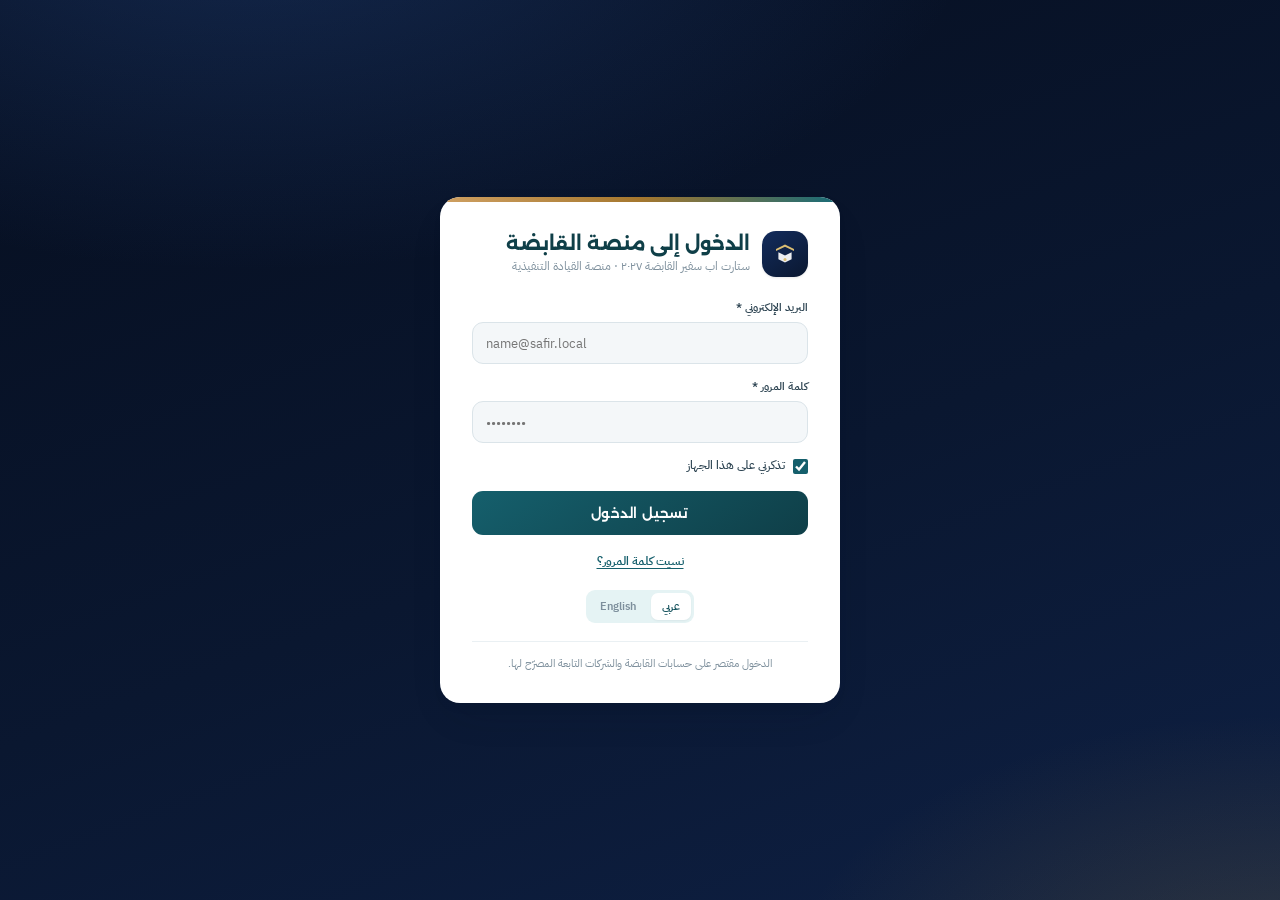
==== commit 06f5721b: "Phase 3 functional completion: locked report terminal state, public site contract, live hydration Re" ====
--- a/frontend/index.html
+++ b/frontend/index.html
@@ -3,7 +3,7 @@
 <head>
 <meta charset="UTF-8" />
 <meta name="viewport" content="width=device-width, initial-scale=1.0" />
-<title>سفير القابضة ٢٠٢٧ — لوحة القيادة التنفيذية</title>
+<title>ستارت اب سفير القابضة ٢٠٢٧ — لوحة القيادة التنفيذية</title>
 <link rel="preconnect" href="https://fonts.googleapis.com">
 <link rel="preconnect" href="https://fonts.gstatic.com" crossorigin>
 <link href="https://fonts.googleapis.com/css2?family=Alexandria:wght@300;400;500;600;700&family=IBM+Plex+Sans+Arabic:wght@300;400;500;600;700&display=swap" rel="stylesheet">
@@ -25,7 +25,7 @@
       </div>
       <div>
         <div class="login-title"><span class="ar">الدخول إلى منصة القابضة</span><span class="en">Sign in to the Holding platform</span></div>
-        <div class="login-sub"><span class="ar">سفير القابضة ٢٠٢٧ · منصة القيادة التنفيذية</span><span class="en">Safir Holding 2027 · Executive Platform</span></div>
+        <div class="login-sub"><span class="ar">ستارت اب سفير القابضة ٢٠٢٧ · منصة القيادة التنفيذية</span><span class="en">Start Upsphere Holding 2027 · Executive Platform</span></div>
       </div>
     </div>
 
@@ -100,9 +100,9 @@
       </div>
       <!-- The admin-uploaded Holding logo, shown instead of the fallback mark
            when one is configured. -->
-      <img class="brand-logo" id="brandLogo" alt="سفير القابضة" hidden>
+      <img class="brand-logo" id="brandLogo" alt="ستارت اب سفير القابضة" hidden>
       <div class="brand-text">
-        <span class="brand-name"><span class="ar">سفير القابضة</span><span class="en">Safir Holding</span></span>
+        <span class="brand-name"><span class="ar">ستارت اب سفير القابضة</span><span class="en">Start Upsphere Holding</span></span>
         <span class="brand-sub"><span class="ar">٢٠٢٧ · منصة القيادة</span><span class="en">2027 · Executive Platform</span></span>
       </div>
     </div>
@@ -121,6 +121,7 @@
       <div class="scope-ctl" id="scopeCtl">
         <label class="scope-pick" title="الجهة / Entity">
           <svg width="13" height="13" viewBox="0 0 24 24" fill="none" stroke="currentColor" stroke-width="1.8" stroke-linecap="round" stroke-linejoin="round" aria-hidden="true"><path d="M3 21h18"/><path d="M5 21V7l7-4 7 4v14"/><path d="M9 21v-5h6v5"/></svg>
+          <span class="scope-lbl"><span class="ar">الشركة / المجموعة ▾</span><span class="en">Company / Group ▾</span></span>
           <select id="scopeCompany" aria-label="الجهة / Entity"></select>
         </label>
         <label class="scope-pick" title="الفترة / Period">
@@ -174,7 +175,7 @@
         </svg>
       </div>
       <div class="sb-brand-text">
-        <span class="sb-name"><span class="ar">سفير القابضة</span><span class="en">Safir Holding</span></span>
+        <span class="sb-name"><span class="ar">ستارت اب سفير القابضة</span><span class="en">Start Upsphere Holding</span></span>
         <span class="sb-sub"><span class="ar">٢٠٢٧ · منصة القيادة</span><span class="en">2027 · Executive</span></span>
       </div>
     </div>
@@ -257,6 +258,49 @@
        hidden (so the holding strip shows) when the role has no summary. -->
   <section class="kpis role-kpis view" data-view="dashboard" id="roleKpis" hidden></section>
 
+  <!-- Deck slides 7-11: under the role's tiles the deck names the follow-up
+       list after the role -- [قرارات بانتظار الاعتماد] for the owner,
+       [طلبات ومهام القابضة] for BD, [متابعة شركتك] for the manager,
+       [مهامي المسندة إليّ] for the specialist and
+       [العملاء المحتملون / مصفوفة العملاء] for sales. app.js sets the wording
+       from the role summary, so the deck's own section name is painted.
+       Both the role follow-up list and (for a company manager) the smart brief
+       live in this one band: they are separate grid rows only in the deck, and
+       two siblings that both claim grid-area "role" would paint on top of each
+       other. The band is the single grid child; its contents stack. -->
+  <div class="role-band view" data-view="dashboard" id="roleBand">
+  <section class="role-section" id="roleSection" hidden>
+    <div class="role-section-head">
+      <h2 id="roleSectionTitle"></h2>
+      <!-- Deck slides 7-11: every role follow-up block carries [عرض الكل]. -->
+      <button class="btn-outline view-all-btn" id="roleViewAll" type="button" hidden></button>
+    </div>
+    <div class="av-grid cols-4 role-shortcuts" id="roleShortcuts" hidden></div>
+  </section>
+
+  <!-- Deck slide 46: the company manager's short smart brief. Shown only after
+       the period's management report is approved ("التقرير معتمد"). The brief
+       states one fact and one advice, then offers [نعم، اطلب خطة] / [لا، شكرًا].
+       app.js fills it from live figures; the AI role ends at the summary -- the
+       plan request is handed to Business Development. -->
+  <section class="role-section" id="smartBriefSection" hidden>
+    <div class="av-panel">
+      <h3><span class="ar">ملخص ذكي قصير لمدير الشركة</span><span class="en">Short smart brief for the company manager</span></h3>
+      <p class="note-block" id="sbIntro"></p>
+      <p id="sbStatus"></p>
+      <div class="kv">
+        <div class="kv-row"><div class="k"><span class="ar">وضع الشركة</span><span class="en">Company status</span></div><div class="v" id="sbFact">—</div></div>
+        <div class="kv-row"><div class="k"><span class="ar">نصيحة الشهر القادم</span><span class="en">Advice for next month</span></div><div class="v" id="sbAdvice">—</div></div>
+      </div>
+      <p id="sbQuestion"></p>
+      <div class="pbtns">
+        <button class="btn-solid" id="sbPlan" type="button" hidden></button>
+        <button class="btn-outline" id="sbDecline" type="button" hidden></button>
+      </div>
+    </div>
+  </section>
+  </div>
+
   <!-- ============== KPI STRIP ============== -->
   <section class="kpis view" data-view="dashboard" id="holdingKpis" data-perm="dashboard.holding dashboard.company">
     <div class="kpi anim" style="animation-delay:.06s" data-drill="companies_count" role="button" tabindex="0">
@@ -404,7 +448,7 @@
           <h2><span class="ar">التقارير الشهرية للشركات</span><span class="en">Monthly Company Reports</span></h2>
         </div>
       </div>
-      <span class="link-more" data-nav="reports"><span class="ar">عرض جميع التقارير</span><span class="en">View all reports</span><svg width="13" height="13" viewBox="0 0 24 24" fill="none" stroke="currentColor" stroke-width="2" stroke-linecap="round" stroke-linejoin="round"><path d="m15 18-6-6 6-6"/></svg></span>
+      <span class="link-more" data-nav="reports"><span class="ar">عرض الكل</span><span class="en">View all</span><svg width="13" height="13" viewBox="0 0 24 24" fill="none" stroke="currentColor" stroke-width="2" stroke-linecap="round" stroke-linejoin="round"><path d="m15 18-6-6 6-6"/></svg></span>
     </div>
     <div class="card-body">
       <div class="rep-grid">
@@ -422,7 +466,7 @@
           <h2><span class="ar">طلبات الدعم من الشركات</span><span class="en">Support Requests</span></h2>
         </div>
       </div>
-      <span class="link-more" data-nav="support"><span class="ar">جميع الطلبات</span><span class="en">All requests</span><svg width="13" height="13" viewBox="0 0 24 24" fill="none" stroke="currentColor" stroke-width="2" stroke-linecap="round" stroke-linejoin="round"><path d="m15 18-6-6 6-6"/></svg></span>
+      <span class="link-more" data-nav="support"><span class="ar">عرض الكل</span><span class="en">View all</span><svg width="13" height="13" viewBox="0 0 24 24" fill="none" stroke="currentColor" stroke-width="2" stroke-linecap="round" stroke-linejoin="round"><path d="m15 18-6-6 6-6"/></svg></span>
     </div>
     <div class="card-body">
       <table class="table">
@@ -481,7 +525,7 @@
               </svg>
             </div>
             <div class="hub-txt">
-              <h3><span class="ar">سفير القابضة ٢٠٢٧</span><span class="en">Safir Holding 2027</span></h3>
+              <h3><span class="ar">ستارت اب سفير القابضة ٢٠٢٧</span><span class="en">Start Upsphere Holding 2027</span></h3>
               <p><span class="ar">الكيان المركزي · <span data-kpi="hub_total">…</span> مليون ر.س</span><span class="en">Central Entity · SAR <span data-kpi="hub_total_en">…</span>M</span></p>
             </div>
           </div>
@@ -658,6 +702,9 @@
     <div>
       <h1><span class="ar">ذكاء الأعمال</span><span class="en">Business Intelligence</span></h1>
       <p><span class="ar">تحليل الأداء والرؤى التنفيذية المولّدة آليًا.</span><span class="en">Performance analysis and auto-generated executive insights.</span></p>
+    </div>
+    <div class="av-toolbar">
+      <button class="btn-solid" id="biSummarize"><span class="ar">إعداد ملخص</span><span class="en">Prepare summary</span></button>
     </div>
   </div>
   <div id="biContent"></div>
--- a/frontend/styles.css
+++ b/frontend/styles.css
@@ -3,36 +3,39 @@
    Arabic-first RTL · deep navy · white · soft gray · gold
    ============================================================ */
 :root{
-  --navy-900:#060E1F;
-  --navy-800:#0A1730;
-  --navy-700:#0E2044;
-  --navy-600:#132C5C;
-  --navy-500:#1B3D7A;
-  --navy-400:#2C57A0;
-  --navy-300:#5C82C4;
-
-  --gold-700:#8A6820;
-  --gold-600:#AF892F;
-  --gold-500:#C9A54E;
-  --gold-400:#DCBE72;
-  --gold-300:#EBD49B;
-  --gold-100:#F7EFDC;
-
-  --ink-900:#0B1424;
-  --ink-700:#22314C;
-  --ink-500:#5A6A85;
-  --ink-400:#7C8AA0;
-  --ink-300:#9DAABD;
+  /* Brand — teal ramp per the developer package design tokens
+     (--brand:#176b78 on --bg:#f4f7f9; the navy-* names are kept so the rest
+     of the sheet needs no change). */
+  --navy-900:#0B2F36;
+  --navy-800:#0F3F48;
+  --navy-700:#12505B;
+  --navy-600:#155F6C;
+  --navy-500:#176B78;
+  --navy-400:#2F8B98;
+  --navy-300:#63B3BD;
+
+  --gold-700:#8A6320;
+  --gold-600:#A5772E;
+  --gold-500:#BC8840;
+  --gold-400:#CFA062;
+  --gold-300:#E0C091;
+  --gold-100:#F7EFE1;
+
+  --ink-900:#152B3A;
+  --ink-700:#2B4250;
+  --ink-500:#607382;
+  --ink-400:#7D8F9C;
+  --ink-300:#A3B1BB;
 
   --paper:#FFFFFF;
-  --bg:#F4F6FA;
-  --bg-2:#EDF1F7;
-  --line:#E4E9F1;
-  --line-2:#EEF2F7;
-
-  --green:#1F9D6B;  --green-soft:#E7F6EF;
-  --amber:#C98A16;  --amber-soft:#FBF2DF;
-  --red:#C4483F;    --red-soft:#FBECEA;
+  --bg:#F4F7F9;
+  --bg-2:#E5F3F4;
+  --line:#DBE4E9;
+  --line-2:#EAF0F3;
+
+  --green:#24764A;  --green-soft:#E5F4EA;
+  --amber:#BC8840;  --amber-soft:#FFF3DF;
+  --red:#A54343;    --red-soft:#FAE9E9;
   --violet:#5C4CB0; --blue-soft:#EAF1FB;
 
   --shadow-xs:0 1px 2px rgba(11,20,36,.05);
@@ -185,6 +188,9 @@
 .scope-pick{display:flex;align-items:center;gap:6px;padding:0 8px;color:var(--ink-400);border-radius:7px;transition:.18s;}
 .scope-pick:hover{background:#fff;color:var(--navy-700);box-shadow:var(--shadow-xs);}
 .scope-pick svg{flex:0 0 auto;}
+/* Deck slide 4: the header names the control [الشركة / المجموعة ▾]. The label
+   stays visible beside the select, which still opens on click. */
+.scope-lbl{font-size:9.5px;font-weight:600;letter-spacing:.2px;white-space:nowrap;}
 .scope-pick select{
   border:none;background:transparent;outline:none;cursor:pointer;
   font-family:var(--f-body);font-size:11.5px;font-weight:600;color:var(--navy-800);
@@ -215,14 +221,16 @@
   padding:12px 20px 11px;
   display:grid;
   grid-template-columns:298px minmax(0,1fr) 340px;
-  grid-template-rows:74px 124px minmax(0,1fr) minmax(0,1fr) 272px;
+  grid-template-rows:74px 124px auto minmax(158px,1fr) minmax(210px,1fr) 272px;
   grid-template-areas:
     "head  head      head"
     "kpis  kpis      kpis"
+    "role  role      role"
     "ai    attention rel"
     "aii   reports   rel"
     "aii   support   rel";
   gap:11px;
+  overflow-y:auto;
 }
 
 /* ---------- generic card ---------- */
@@ -269,10 +277,31 @@
    KPI STRIP
    ============================================================ */
 .kpis{grid-area:kpis;display:grid;grid-template-columns:repeat(6,1fr);gap:11px;}
+/* The role strip and the holding strip share grid-area "kpis"; exactly one is
+   visible, so the hidden one must not render. Without this rule
+   ``.kpis{display:grid}`` beats the UA ``[hidden]`` rule and the hidden strip
+   paints on top of the visible one (deck slides 7-11). */
+.kpis[hidden]{display:none;}
 /* Role strip: four tiles, so the grid is four columns; the holding strip keeps
    six. ``hidden`` must win over the grid display. */
 .role-kpis{grid-template-columns:repeat(4,1fr);}
 .role-kpis[hidden]{display:none;}
+/* The role follow-up band owns a full-width board row (grid area "role") so it
+   grows the board instead of being auto-placed into an implicit row that
+   shrinks the report card beside it. It holds the role follow-up list and, for
+   a company manager, the smart brief; as the single grid child its contents
+   stack rather than both claiming the same area. It collapses when both its
+   sections are hidden so it never adds a dead gap. */
+.role-band{grid-area:role;display:flex;flex-direction:column;min-height:0;gap:11px;}
+.role-band:not(:has(.role-section:not([hidden]))){display:none;}
+.role-section{display:flex;flex-direction:column;min-height:0;gap:8px;}
+.role-section[hidden]{display:none;}
+.role-section-head{display:flex;align-items:center;justify-content:space-between;gap:12px;margin-bottom:9px;}
+.role-section-head h2{margin:0;}
+.role-shortcuts[hidden]{display:none;}
+.role-shortcuts .shortcut{padding:12px 14px;border:1px solid var(--line);border-radius:12px;background:#fff;box-shadow:var(--shadow-xs);cursor:pointer;transition:.18s;text-align:start;font:inherit;color:inherit;}
+.role-shortcuts .shortcut:hover{border-color:var(--navy-300);box-shadow:var(--shadow-sm);transform:translateY(-1px);}
+.role-shortcuts .shortcut .sc-t{font-weight:600;color:var(--navy-900);font-size:12.5px;}
 .kpi{
   background:#fff;border:1px solid var(--line);border-radius:14px;
   padding:10px 13px 9px;position:relative;overflow:hidden;transition:.26s cubic-bezier(.2,.7,.3,1);
@@ -369,7 +398,7 @@
    MONTHLY REPORTS  (centre top)
    ============================================================ */
 .reports{grid-area:reports;}
-.rep-grid{display:grid;grid-template-columns:repeat(3,1fr);grid-auto-rows:1fr;gap:9px;flex:1;min-height:0;}
+.rep-grid{display:grid;grid-template-columns:repeat(3,1fr);grid-auto-rows:max-content;gap:9px;flex:1;min-height:0;overflow-y:auto;overflow-x:hidden;align-content:start;}
 .rep{
   border:1px solid var(--line);border-radius:12px;padding:10px 11px;
   background:linear-gradient(160deg,#FFFFFF,#FAFCFF);transition:.24s cubic-bezier(.2,.7,.3,1);
@@ -660,6 +689,7 @@
 .av-toolbar{display:flex;align-items:center;gap:9px;flex-wrap:wrap;}
 .av-grid{display:grid;gap:11px;}
 .av-grid.cols-3{grid-template-columns:repeat(3,1fr);}
+.av-grid.cols-4{grid-template-columns:repeat(4,1fr);}
 .av-grid.cols-2{grid-template-columns:repeat(2,1fr);}
 .av-panel{background:#fff;border:1px solid var(--line);border-radius:14px;box-shadow:var(--shadow-sm);padding:14px 16px;}
 .av-panel h3{font-family:var(--f-display);font-size:12.5px;font-weight:600;color:var(--navy-900);margin:0 0 10px;}
@@ -829,6 +859,41 @@
 .av-form .av-field{flex:1 1 190px;margin-bottom:0;}
 .av-form-inline{padding:12px;border:1px dashed var(--line);border-radius:12px;background:var(--bg-2);margin-bottom:12px;}
 .av-form-actions{flex:1 1 100%;display:flex;justify-content:flex-end;gap:9px;}
+/* Deck slide 37 [إضافة مستخدم]: the primary add action sits above the list. */
+.av-actions{display:flex;justify-content:flex-end;margin-bottom:12px;}
+.av-checklist{display:flex;flex-wrap:wrap;gap:8px 16px;}
+.av-check{display:inline-flex;align-items:center;gap:6px;font-size:12px;color:var(--ink-700);cursor:pointer;}
+/* ---- company setup wizard (deck slides 50-52) ---- */
+.co-wiz{margin-bottom:2px;}
+/* Deck slides 50-52: a two-column form with the step rail on the right
+   (RTL), not a row of pills. The rail carries "الخطوة N من 3" and its notes. */
+.co-wiz-body{display:flex;gap:16px;align-items:flex-start;}
+.co-wiz-form{flex:1 1 auto;min-width:0;display:block;}
+.co-wiz-rail{flex:0 0 216px;display:flex;flex-direction:column;gap:10px;}
+.co-wiz-railcard{border:1px solid var(--line);border-radius:12px;background:#fff;padding:11px 12px;}
+.co-wiz-railcard h4{margin:0 0 7px;font-size:11.5px;color:var(--navy-900);font-weight:700;}
+.co-wiz-railstep{margin:0 0 3px;font-size:10.5px;color:var(--ink-500);font-weight:600;}
+.co-wiz-railname{margin:0;font-size:11px;color:var(--navy-700);font-weight:600;}
+.co-wiz-railnotes{list-style:none;margin:0;padding:0;display:flex;flex-direction:column;gap:7px;}
+.co-wiz-railnote{border:1px solid var(--line);border-radius:10px;background:var(--bg-2);padding:8px 10px;font-size:10.5px;color:var(--ink-700);}
+.co-wiz-note{font-size:10.5px;color:var(--ink-500);margin:0 0 12px;}
+.co-wiz-pane{border:0;padding:0;margin:0;display:flex;flex-wrap:wrap;gap:12px 14px;}
+.co-wiz-pane[hidden]{display:none;}
+.co-wiz-pane .av-field{flex:1 1 calc(50% - 14px);margin-bottom:0;}
+.co-wiz-pane .av-field .hint{display:block;margin-top:4px;font-size:10px;color:var(--ink-400);}
+.co-wiz-inline{display:flex;gap:8px;}
+.co-wiz-inline .av-select{flex:1 1 0;min-width:0;}
+.co-wiz-pane select[multiple]{height:auto;min-height:80px;padding:6px;}
+.co-wiz-actions{flex:1 1 100%;display:flex;justify-content:flex-end;gap:9px;margin-top:4px;}
+.co-wiz-review{flex:1 1 100%;border:1px solid var(--line);border-radius:12px;background:var(--bg-2);padding:10px 12px;}
+.co-wiz-rrow{display:flex;justify-content:space-between;gap:12px;font-size:11px;padding:4px 0;border-bottom:1px dashed var(--line);}
+.co-wiz-rrow:last-child{border-bottom:0;}
+.co-wiz-rrow span{color:var(--ink-500);}
+.co-wiz-rrow b{color:var(--navy-900);font-weight:600;}
+.co-wiz-confirm{display:flex;align-items:center;gap:8px;font-size:11.5px;color:var(--ink-700);}
+.co-wiz-footer{margin:12px 0 0;border-top:1px solid var(--line);padding-top:10px;font-size:10.5px;color:var(--ink-500);}
+
+
 /* ---- Website branding (logo) panel ---- */
 .branding-box{display:flex;flex-direction:column;gap:11px;}
 .brand-preview{display:block;max-height:64px;max-width:220px;width:auto;height:auto;object-fit:contain;
@@ -938,12 +1003,12 @@
   .board{
     grid-template-columns:1fr;
     grid-template-rows:none;
-    grid-template-areas:"head" "kpis" "attention" "ai" "reports" "support" "aii" "rel";
+    grid-template-areas:"head" "kpis" "role" "attention" "ai" "reports" "support" "aii" "rel";
     overflow-y:auto;
   }
   .kpis{grid-template-columns:repeat(2,1fr);}
   .rel{grid-template-rows:auto auto;}
-  .rep-grid,.subs,.av-grid.cols-3,.av-grid.cols-2{grid-template-columns:1fr 1fr;}
+  .rep-grid,.subs,.av-grid.cols-3,.av-grid.cols-2,.av-grid.cols-4{grid-template-columns:1fr 1fr;}
   .ai,.aii,.card{min-height:auto;}
   .head-row{flex-direction:column;align-items:flex-start;gap:12px;}
   .head-right{width:100%;justify-content:space-between;}
@@ -955,7 +1020,7 @@
   .app-view{position:static;inset:auto;min-height:calc(100vh - 120px);padding:14px 14px 22px;}
 }
 @media (max-width:560px){
-  .kpis,.rep-grid,.subs,.av-grid.cols-3,.av-grid.cols-2{grid-template-columns:1fr;}
+  .kpis,.rep-grid,.subs,.av-grid.cols-3,.av-grid.cols-2,.av-grid.cols-4{grid-template-columns:1fr;}
   .modal-backdrop{padding:12px;}
   .av-head{flex-direction:column;align-items:flex-start;}
   .av-toolbar{width:100%;}
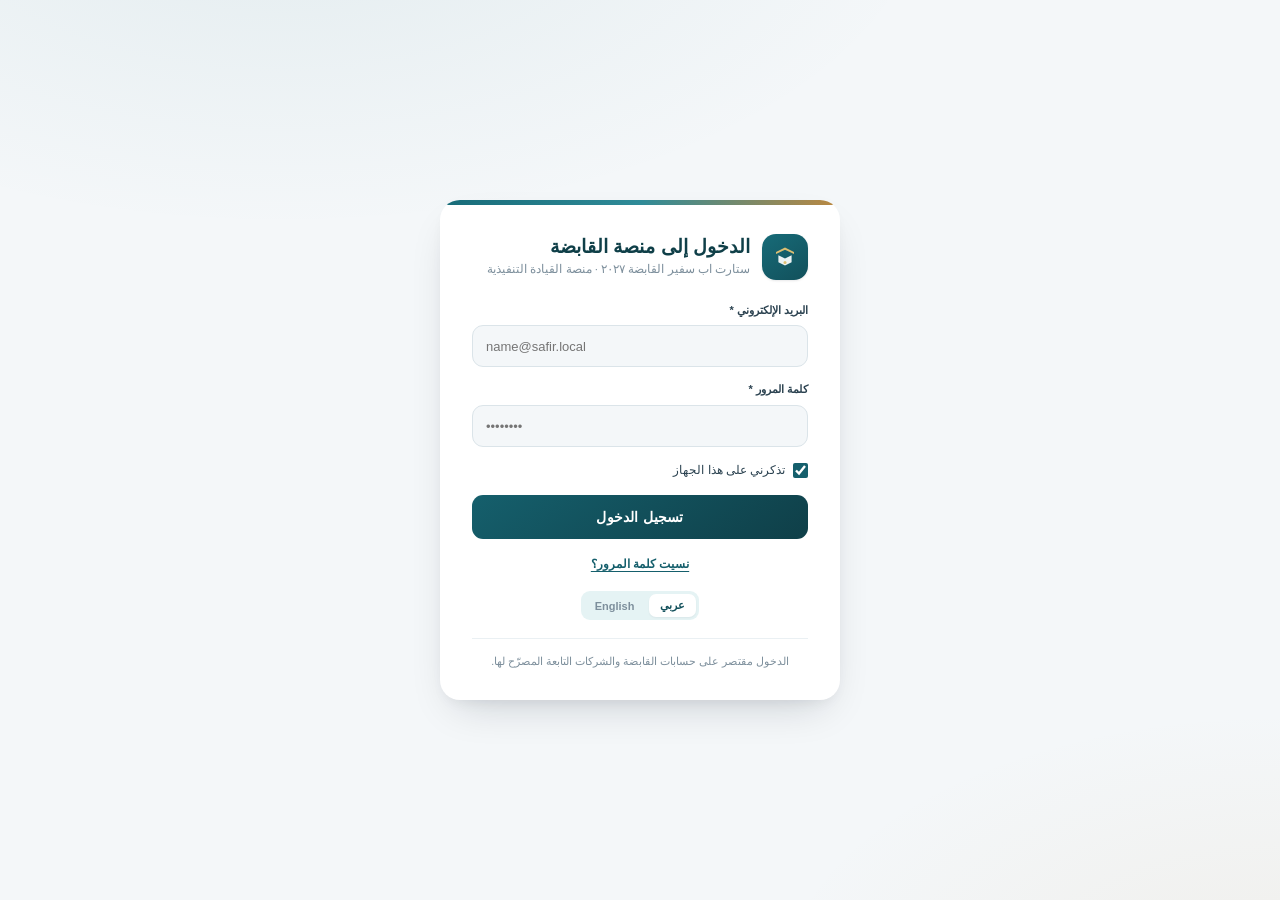
==== commit b5f365af: "Match sidebar to prototype: 13 sections, five new views, rename keys - Rebuild the sidebar rail to t" ====
--- a/frontend/index.html
+++ b/frontend/index.html
@@ -160,11 +160,11 @@
 
   <div class="stage-body with-sidebar" id="stageBody">
 
-  <!-- ================= SIDEBAR (right, RTL) =================
-       Six primary sections the brief asks for; the remaining operational
-       views stay reachable (and permission-gated) under "المزيد". Every item
-       keeps its original data-view / data-perm so the RBAC contract, the
-       click/keyboard binding and the aria-current logic are unchanged. -->
+  <!-- ================= SIDEBAR (left, RTL rail) =================
+       The thirteen sections of the approved prototype, in its order: twelve
+       under "القائمة الرئيسية" and the owner-only "إدارة المجموعة" under
+       "إدارة المالك". Every item keeps a data-perm so the RBAC contract, the
+       click/keyboard binding and the aria-current logic stay intact. -->
   <aside class="sidebar" id="sidebar" aria-label="التنقل الرئيسي">
     <div class="sb-brand">
       <div class="sb-mark">
@@ -181,43 +181,29 @@
     </div>
 
     <div class="sb-section">
-      <div class="sb-label"><span class="ar">الأقسام الرئيسية</span><span class="en">Main sections</span></div>
+      <div class="sb-label">القائمة الرئيسية</div>
       <nav class="sb-nav" id="mainNav">
-        <div class="nav-item active" data-view="dashboard" data-perm="dashboard.holding dashboard.company" role="button" tabindex="0" aria-current="page"><svg class="sb-ico" viewBox="0 0 24 24" fill="none" stroke="currentColor" stroke-width="1.8" stroke-linecap="round" stroke-linejoin="round"><rect x="3" y="3" width="7" height="9" rx="1.5"/><rect x="14" y="3" width="7" height="5" rx="1.5"/><rect x="14" y="12" width="7" height="9" rx="1.5"/><rect x="3" y="16" width="7" height="5" rx="1.5"/></svg><span class="sb-txt"><span class="ar">لوحة القيادة</span><span class="en">Dashboard</span></span></div>
-        <div class="nav-item" data-view="leads" data-perm="website_lead.read" role="button" tabindex="0"><svg class="sb-ico" viewBox="0 0 24 24" fill="none" stroke="currentColor" stroke-width="1.8" stroke-linecap="round" stroke-linejoin="round"><path d="M16 21v-2a4 4 0 0 0-4-4H6a4 4 0 0 0-4 4v2"/><circle cx="9" cy="7" r="4"/><path d="M22 21v-2a4 4 0 0 0-3-3.87"/><path d="M16 3.13a4 4 0 0 1 0 7.75"/></svg><span class="sb-txt"><span class="ar">العملاء المحتملون</span><span class="en">Leads</span></span></div>
-        <div class="nav-item" data-view="requests" data-perm="form.read" role="button" tabindex="0"><svg class="sb-ico" viewBox="0 0 24 24" fill="none" stroke="currentColor" stroke-width="1.8" stroke-linecap="round" stroke-linejoin="round"><path d="M14 2H6a2 2 0 0 0-2 2v16a2 2 0 0 0 2 2h12a2 2 0 0 0 2-2V8z"/><path d="M14 2v6h6"/><path d="M9 13h6M9 17h4"/></svg><span class="sb-txt"><span class="ar">الطلبات</span><span class="en">Requests</span></span></div>
-        <div class="nav-item" data-view="feedback" data-perm="weekly_report.read_own weekly_report.read_all management_brief.read monthly_report.read_own monthly_report.read_all" role="button" tabindex="0"><svg class="sb-ico" viewBox="0 0 24 24" fill="none" stroke="currentColor" stroke-width="1.8" stroke-linecap="round" stroke-linejoin="round"><path d="M21 11.5a8.4 8.4 0 0 1-9 8.4 8.9 8.9 0 0 1-3.9-.9L3 20.5l1.5-4.9a8.4 8.4 0 0 1-1-4.1 8.4 8.4 0 0 1 9-8.4 8.4 8.4 0 0 1 8.5 8.4Z"/><path d="M8 10h8M8 13.5h5"/></svg><span class="sb-txt"><span class="ar">التغذية الراجعة</span><span class="en">Feedback</span></span></div>
-        <div class="nav-item" data-view="projects" data-perm="project.read" role="button" tabindex="0"><svg class="sb-ico" viewBox="0 0 24 24" fill="none" stroke="currentColor" stroke-width="1.8" stroke-linecap="round" stroke-linejoin="round"><path d="M3 17l6-6 4 4 8-8"/><path d="M15 7h6v6"/></svg><span class="sb-txt"><span class="ar">الفرص</span><span class="en">Opportunities</span></span></div>
-        <div class="nav-item" data-view="decisions" data-perm="owner_decision.read" role="button" tabindex="0"><svg class="sb-ico" viewBox="0 0 24 24" fill="none" stroke="currentColor" stroke-width="1.8" stroke-linecap="round" stroke-linejoin="round"><path d="M9 11l3 3L22 4"/><path d="M21 12v7a2 2 0 0 1-2 2H5a2 2 0 0 1-2-2V5a2 2 0 0 1 2-2h11"/></svg><span class="sb-txt"><span class="ar">القرارات</span><span class="en">Decisions</span></span></div>
+        <div class="nav-item active" data-view="dashboard" data-perm="dashboard.holding dashboard.company" role="button" tabindex="0" aria-current="page"><span class="sb-ico">◫</span><span class="sb-txt">لوحة القيادة</span></div>
+        <div class="nav-item" data-view="leads" data-perm="website_lead.read" role="button" tabindex="0"><span class="sb-ico">◎</span><span class="sb-txt">العملاء المحتملون</span></div>
+        <div class="nav-item" data-view="requests" data-perm="form.read" role="button" tabindex="0"><span class="sb-ico">⇄</span><span class="sb-txt">الطلبات</span></div>
+        <div class="nav-item" data-view="advisory" data-perm="advisor.read advisor.session.read_own" role="button" tabindex="0"><span class="sb-ico">✦</span><span class="sb-txt">التوصيات والاستشارات</span></div>
+        <div class="nav-item" data-view="opportunities" data-perm="project.read" role="button" tabindex="0"><span class="sb-ico">◇</span><span class="sb-txt">الفرص الاستثمارية</span></div>
+        <div class="nav-item" data-view="decisions" data-perm="owner_decision.read" role="button" tabindex="0"><span class="sb-ico">✓</span><span class="sb-txt">القرارات</span></div>
+        <div class="nav-item" data-view="reports" data-perm="monthly_report.read_own monthly_report.read_all" role="button" tabindex="0"><span class="sb-ico">▤</span><span class="sb-txt">التقارير الشهرية</span></div>
+        <div class="nav-item" data-view="employees" data-perm="employee.read assessment.read" role="button" tabindex="0"><span class="sb-ico">♧</span><span class="sb-txt">ملفات الموظفين</span></div>
+        <div class="nav-item" data-view="hr" data-perm="employee.read employee.movement.read" role="button" tabindex="0"><span class="sb-ico">♙</span><span class="sb-txt">الموارد البشرية</span></div>
+        <div class="nav-item" data-view="assets" data-perm="asset.read" role="button" tabindex="0"><span class="sb-ico">◆</span><span class="sb-txt">أصول القابضة</span></div>
+        <div class="nav-item" data-view="site" data-perm="website.manage website.content.read website_lead.read" role="button" tabindex="0"><span class="sb-ico">◐</span><span class="sb-txt">إدارة الموقع</span></div>
+        <div class="nav-item" data-view="aiReview" data-perm="ai.knowledge.approve ai.knowledge.manage ai.knowledge.read" role="button" tabindex="0"><span class="sb-ico">✦</span><span class="sb-txt">تعلّم المساعد</span></div>
       </nav>
     </div>
 
-    <div class="sb-section sb-group" id="sbMore">
-      <div class="sb-label"><span class="ar">المزيد</span><span class="en">More</span></div>
-      <button type="button" class="sb-group-toggle" id="sbMoreToggle" aria-expanded="false">
-        <svg class="sb-ico" viewBox="0 0 24 24" fill="none" stroke="currentColor" stroke-width="1.8" stroke-linecap="round" stroke-linejoin="round"><circle cx="12" cy="12" r="9"/><path d="M12 8v8M8 12h8"/></svg>
-        <span class="sb-txt"><span class="ar">أدوات إضافية</span><span class="en">Additional tools</span></span>
-        <svg class="sb-caret" width="14" height="14" viewBox="0 0 24 24" fill="none" stroke="currentColor" stroke-width="2" stroke-linecap="round" stroke-linejoin="round"><path d="m6 9 6 6 6-6"/></svg>
-      </button>
-      <div class="sb-group-items" id="sbMoreItems">
-        <div class="nav-item" data-view="subsidiaries" data-perm="company.read" role="button" tabindex="0"><span class="sb-txt"><span class="ar">الشركات التابعة</span><span class="en">Subsidiaries</span></span></div>
-        <div class="nav-item" data-view="reports" data-perm="monthly_report.read_own monthly_report.read_all" role="button" tabindex="0"><span class="sb-txt"><span class="ar">التقارير الشهرية</span><span class="en">Monthly Reports</span></span></div>
-        <div class="nav-item" data-view="financial" data-perm="financial_summary.read_own financial_summary.read_all" role="button" tabindex="0"><span class="sb-txt"><span class="ar">الملخص المالي</span><span class="en">Financial Summary</span></span></div>
-        <div class="nav-item" data-view="investments" data-perm="dashboard.holding" role="button" tabindex="0"><span class="sb-txt"><span class="ar">الاستثمارات</span><span class="en">Investments</span></span></div>
-        <div class="nav-item" data-view="support" data-perm="support_request.read_own support_request.read_all" role="button" tabindex="0"><span class="sb-txt"><span class="ar">الدعم والخدمات</span><span class="en">Support</span></span></div>
-        <div class="nav-item" data-view="approvals" data-perm="approval.read_own approval.read_all" role="button" tabindex="0"><span class="sb-txt"><span class="ar">الموافقات</span><span class="en">Approvals</span></span></div>
-        <div class="nav-item" data-view="documents" data-perm="document.read" role="button" tabindex="0"><span class="sb-txt"><span class="ar">المستندات</span><span class="en">Documents</span></span></div>
-        <div class="nav-item" data-view="bi" data-perm="dashboard.holding dashboard.company" role="button" tabindex="0"><span class="sb-txt"><span class="ar">ذكاء الأعمال</span><span class="en">Business Intelligence</span></span></div>
-        <div class="nav-item" data-view="analytics" data-perm="analytics.holding analytics.company analytics.operations analytics.compliance" role="button" tabindex="0"><span class="sb-txt"><span class="ar">التحليلات</span><span class="en">Analytics</span></span></div>
-        <div class="nav-item" data-view="inbox" data-perm="notification.read_own" role="button" tabindex="0"><span class="sb-txt"><span class="ar">الإشعارات</span><span class="en">Notifications</span></span></div>
-        <div class="nav-item" data-view="employees" data-perm="employee.read assessment.read advisor.read advisor.session.read_own" role="button" tabindex="0"><span class="sb-txt"><span class="ar">الموظفون والتقييم</span><span class="en">Employees &amp; Assessment</span></span></div>
-        <div class="nav-item" data-view="operations" data-perm="task.read_own task.read_all weekly_report.read_own weekly_report.read_all campaign.read" role="button" tabindex="0"><span class="sb-txt"><span class="ar">العمليات والمهام</span><span class="en">Operations &amp; Tasks</span></span></div>
-        <div class="nav-item" data-view="accounting" data-perm="account.read journal.read invoice.read asset.read budget.read opening_balance.read kpi.read" role="button" tabindex="0"><span class="sb-txt"><span class="ar">مالية القابضة</span><span class="en">Holding Finance</span></span></div>
-        <div class="nav-item" data-view="confidential" data-perm="complaint.read_own complaint.decide complaint.create" role="button" tabindex="0"><span class="sb-txt"><span class="ar">الشكاوى والسرية</span><span class="en">Complaints &amp; Confidential</span></span></div>
-        <div class="nav-item" data-view="admin" data-perm="company.read ownership.read department.read user.read_all role.read" role="button" tabindex="0"><span class="sb-txt"><span class="ar">الإدارة</span><span class="en">Administration</span></span></div>
-      </div>
-    </div>
-
+    <div class="sb-section">
+      <div class="sb-label">إدارة المالك</div>
+      <nav class="sb-nav" id="ownerNav">
+        <div class="nav-item" data-view="group" data-perm="company.read ownership.read department.read user.read_all role.read" role="button" tabindex="0"><span class="sb-ico">⚙</span><span class="sb-txt">إدارة المجموعة</span></div>
+      </nav>
+    </div>
     <div class="sb-foot">
       <div class="sb-user">
         <div class="sb-avatar" id="sbAvatar">ع</div>
@@ -836,7 +822,7 @@
   <div id="feedbackList" class="av-list"></div>
 </section>
 
-<section class="app-view view-hidden" id="view-projects" data-view="projects" data-perm="project.read">
+<section class="app-view view-hidden" id="view-opportunities" data-view="opportunities" data-perm="project.read">
   <div class="av-head">
     <div>
       <h1><span class="ar">المشاريع والفرص</span><span class="en">Projects &amp; Opportunities</span></h1>
@@ -844,6 +830,72 @@
     </div>
   </div>
   <div id="projContent" class="av-grid cols-1"></div>
+</section>
+
+<section class="app-view view-hidden" id="view-advisory" data-view="advisory" data-perm="advisor.read advisor.session.read_own">
+  <div class="av-head">
+    <div>
+      <h1><span class="ar">التوصيات والاستشارات</span><span class="en">Advisory &amp; Consultations</span></h1>
+      <p><span class="ar">توصيات المستشار وجلساته وتقاريره الشهرية لكل شركة.</span><span class="en">Advisor recommendations, sessions and monthly reports per company.</span></p>
+    </div>
+    <div class="av-toolbar" id="advTabs">
+      <button class="chip on" data-adv-tab="sessions" data-perm="advisor.session.read_own"><span class="ar">الجلسات</span><span class="en">Sessions</span></button>
+      <button class="chip" data-adv-tab="reports" data-perm="advisor.read"><span class="ar">تقارير المستشار</span><span class="en">Advisor reports</span></button>
+    </div>
+  </div>
+  <div id="advContent" class="av-grid cols-1"></div>
+</section>
+
+<section class="app-view view-hidden" id="view-hr" data-view="hr" data-perm="employee.read employee.movement.read">
+  <div class="av-head">
+    <div>
+      <h1><span class="ar">الموارد البشرية</span><span class="en">Human Resources</span></h1>
+      <p><span class="ar">الإجازات والعهد والإنذارات وحركات الموظفين ومسار اعتمادها.</span><span class="en">Leave, custody, warnings and employee movements with their approval path.</span></p>
+    </div>
+    <div class="av-toolbar" id="hrTabs">
+      <button class="chip on" data-hr-tab="movements" data-perm="employee.movement.read"><span class="ar">حركات الموظفين</span><span class="en">Movements</span></button>
+      <button class="chip" data-hr-tab="employees" data-perm="employee.read"><span class="ar">الموظفون</span><span class="en">Employees</span></button>
+    </div>
+  </div>
+  <div id="hrContent" class="av-grid cols-1"></div>
+</section>
+
+<section class="app-view view-hidden" id="view-assets" data-view="assets" data-perm="asset.read">
+  <div class="av-head">
+    <div>
+      <h1><span class="ar">أصول القابضة</span><span class="en">Holding Assets</span></h1>
+      <p><span class="ar">أصول القابضة (ذهب، عقار، …) بقيمتها وتاريخ تقييمها وحالتها، مجمّعة لكل عملة على حدة.</span><span class="en">Holding assets (gold, property, …) with value, valuation history and status, totalled per currency.</span></p>
+    </div>
+  </div>
+  <div id="assetsContent" class="av-grid cols-1"></div>
+</section>
+
+<section class="app-view view-hidden" id="view-site" data-view="site" data-perm="website.manage website.content.read website_lead.read">
+  <div class="av-head">
+    <div>
+      <h1><span class="ar">إدارة الموقع</span><span class="en">Website Management</span></h1>
+      <p><span class="ar">نشر الشركات والفرص ورفضها أو طلب معلومات، ومتابعة طلبات الموقع وبيانات مقدميها.</span><span class="en">Publish, reject or request information on companies and opportunities, and follow website submissions with submitter details.</span></p>
+    </div>
+    <div class="av-toolbar" id="siteTabs">
+      <button class="chip on" data-site-tab="listings" data-perm="website.manage website_lead.read"><span class="ar">الطلبات والعروض</span><span class="en">Submissions</span></button>
+      <button class="chip" data-site-tab="content" data-perm="website.content.read"><span class="ar">محتوى الموقع</span><span class="en">Site content</span></button>
+    </div>
+  </div>
+  <div id="siteContent" class="av-grid cols-1"></div>
+</section>
+
+<section class="app-view view-hidden" id="view-aiReview" data-view="aiReview" data-perm="ai.knowledge.approve ai.knowledge.manage ai.knowledge.read">
+  <div class="av-head">
+    <div>
+      <h1><span class="ar">تعلّم المساعد</span><span class="en">Assistant Learning</span></h1>
+      <p><span class="ar">اعتماد أو رفض ما يقترحه المساعد ليتعلمه، وإدارة قاعدة المعرفة المعتمدة ومصادرها.</span><span class="en">Approve or reject what the assistant proposes to learn, and manage the approved knowledge base and its sources.</span></p>
+    </div>
+    <div class="av-toolbar" id="aiRevTabs">
+      <button class="chip on" data-airev-tab="proposals" data-perm="ai.knowledge.approve ai.knowledge.read"><span class="ar">المقترحات</span><span class="en">Proposals</span></button>
+      <button class="chip" data-airev-tab="documents" data-perm="ai.knowledge.read"><span class="ar">قاعدة المعرفة</span><span class="en">Knowledge base</span></button>
+    </div>
+  </div>
+  <div id="aiRevContent" class="av-grid cols-1"></div>
 </section>
 
 <section class="app-view view-hidden" id="view-accounting" data-view="accounting" data-perm="account.read journal.read invoice.read asset.read budget.read opening_balance.read kpi.read">
@@ -896,7 +948,7 @@
   <div id="confContent" class="av-grid cols-1"></div>
 </section>
 
-<section class="app-view view-hidden" id="view-admin" data-view="admin" data-perm="company.read ownership.read department.read user.read_all role.read">
+<section class="app-view view-hidden" id="view-group" data-view="group" data-perm="company.read ownership.read department.read user.read_all role.read">
   <div class="av-head">
     <div>
       <h1><span class="ar">إدارة المجموعة</span><span class="en">Group Administration</span></h1>
--- a/frontend/styles.css
+++ b/frontend/styles.css
@@ -1337,3 +1337,160 @@
 @media (max-width:560px){
   .crumb{display:none;}
 }
+
+/* ============================================================
+   PROTOTYPE v15 PARITY — light shell
+   ============================================================
+   The approved prototype (`platform_prototype_v15.html`) and the design
+   handoff render a LIGHT application shell: a `#f4f7f9` page, a white
+   top bar and a white right-hand rail, with the teal brand on soft-teal
+   active states. The platform previously used a dark navy frame, dark
+   rail and dark login backdrop. The colour tokens below are identical
+   between the two; only these surface colours differ, so this block
+   re-skins the chrome to the approved light shell while leaving every
+   view, token and behaviour untouched.
+   ============================================================ */
+
+/* Outer frame: light page instead of the dark radial canvas. */
+body{background:var(--bg);}
+.stage-wrap{
+  background:
+    radial-gradient(1100px 520px at 88% -12%, rgba(23,107,120,.06), transparent 62%),
+    radial-gradient(820px 460px at 2% 104%, rgba(188,136,64,.06), transparent 60%),
+    var(--bg);
+}
+.stage{
+  border-radius:16px;
+  box-shadow:0 18px 50px -26px rgba(11,47,54,.28), 0 0 0 1px var(--line);
+}
+
+/* Top bar: solid white with a hairline, matching the prototype header. */
+.header{background:var(--paper);backdrop-filter:none;}
+.header::after{background:var(--line);height:1px;}
+
+/* Right rail: white surface, muted labels, teal active state. */
+.sidebar{
+  background:var(--paper);
+  color:var(--ink-500);
+  border-inline-end:1px solid var(--line);
+}
+.sidebar::-webkit-scrollbar-thumb{background:rgba(21,43,58,.16);}
+.sb-brand{border-bottom-color:var(--line);}
+.sb-mark{background:linear-gradient(145deg,var(--navy-500),var(--navy-700));box-shadow:var(--shadow-sm);}
+.sb-name{color:var(--ink-900);}
+.sb-sub{color:var(--gold-600);}
+.sb-label{color:var(--ink-400);}
+.sidebar .nav-item{color:var(--ink-500);}
+.sidebar .nav-item:hover{background:var(--bg-2);color:var(--navy-700);}
+.sidebar .nav-item.active{
+  background:var(--bg-2);color:var(--navy-700);font-weight:600;
+  border-color:transparent;box-shadow:none;
+}
+.sidebar .nav-item.active::after{
+  background:var(--gold-500);width:3px;top:22%;bottom:22%;
+}
+.sidebar .nav-item.active .sb-ico{color:var(--navy-700);opacity:1;}
+.sb-group-toggle{color:var(--ink-500);}
+.sb-group-toggle:hover{background:var(--bg-2);color:var(--navy-700);}
+.sb-foot{border-top-color:var(--line);}
+.sb-user{background:var(--bg);}
+.sb-user-name{color:var(--ink-900);}
+.sb-user-role{color:var(--ink-400);}
+.sb-avatar{background:linear-gradient(145deg,var(--gold-500),var(--gold-700));color:#20160A;}
+
+/* Login: the prototype is a light centred card on the same soft page,
+   not a dark gradient. */
+.login-screen{
+  background:
+    radial-gradient(1100px 560px at 22% -12%, rgba(23,107,120,.08), transparent 60%),
+    radial-gradient(880px 480px at 100% 110%, rgba(188,136,64,.08), transparent 58%),
+    var(--bg);
+}
+.login-card::before{background:linear-gradient(90deg,var(--navy-500),var(--navy-400),var(--gold-500));}
+.login-mark{background:linear-gradient(145deg,var(--navy-500),var(--navy-700));}
+
+/* ============================================================
+   PROTOTYPE v15 STRUCTURAL PARITY — geometry, type and surfaces
+   ============================================================
+   The approved reference (`01-platform/prototype/platform_prototype_v15.html`
+   in the developer package) is a full-bleed light page: `#f4f7f9` canvas,
+   `"Segoe UI",Tahoma,Arial` at 15px/1.6, a white top bar (min-height 68px),
+   a 235px white rail on the LEFT (`layout{direction:ltr;grid-template-
+   columns:235px 1fr}`) and a `max-width:1440px` centred content column with
+   14px-radius cards. The platform shipped a dark 1920×1080 "stage" frame with
+   a right-hand rail and the IBM Plex Arabic stack. This block aligns the
+   chrome to the reference exactly; every view, token and behaviour is kept.
+   ============================================================ */
+
+/* Type stack: the reference uses the system UI stack, not a webfont. */
+:root{
+  --f-display:"Segoe UI",Tahoma,Arial,sans-serif;
+  --f-body:"Segoe UI",Tahoma,Arial,sans-serif;
+}
+body{font-size:15px;line-height:1.6;}
+
+/* Full-bleed light page: drop the framed 1920×1080 stage. */
+.stage-wrap{padding:0;background:var(--bg);display:block;min-height:0;}
+.stage{
+  max-width:none;width:100%;height:auto;min-height:100vh;
+  border-radius:0;box-shadow:none;background:var(--bg);
+}
+.stage::before{display:none;}
+
+/* Top bar: solid white, min-height 68px, hairline under it. */
+.header{background:var(--paper);backdrop-filter:none;border-bottom:1px solid var(--line);}
+.header::after{display:none;}
+.header-inner{min-height:68px;padding:12px 22px;gap:12px;}
+
+/* Rail: 235px, white, on the LEFT of the content column, matching the
+   reference `.layout{direction:ltr;grid-template-columns:235px 1fr}` where the
+   sidebar is the first child. The container runs LTR so the rail keeps the left
+   edge in both AR and EN; the rail and content set their own direction back. */
+.stage-body.with-sidebar{flex-direction:row;direction:ltr;}
+.sidebar{
+  flex:0 0 235px;order:0;direction:rtl;
+  background:var(--paper);color:var(--ink-500);
+  border-inline-end:0;border-inline-start:1px solid var(--line);
+}
+.board{direction:rtl;}
+html.lang-en .board{direction:ltr;}
+.app-view{direction:rtl;}
+html.lang-en .app-view{direction:ltr;}
+.sb-brand{padding:18px 12px 14px;border-bottom:1px solid var(--line);}
+.sb-mark{background:var(--navy-500);border-radius:12px;box-shadow:none;width:36px;height:36px;}
+.sb-name{font-family:var(--f-body);font-weight:800;font-size:17px;color:var(--ink-900);}
+.sb-sub{color:var(--gold-600);}
+.sb-section{padding:12px 12px 3px;}
+.sb-label{font-size:11px;color:var(--ink-400);font-weight:600;letter-spacing:.02em;text-transform:none;}
+.sidebar .nav-item{
+  padding:10px 12px;margin:2px 0;border-radius:10px;
+  color:var(--ink-500);font-size:15px;font-weight:400;border:0;
+}
+.sidebar .nav-item:hover,.sidebar .nav-item.active{
+  background:var(--bg-2);color:var(--navy-700);font-weight:700;
+}
+.sidebar .nav-item.active::after{display:none;}
+.sidebar .nav-item.active .sb-ico{color:var(--navy-700);}
+.sb-group-toggle{color:var(--ink-500);font-size:15px;font-weight:400;}
+.sb-group-toggle:hover{background:var(--bg-2);color:var(--navy-700);}
+
+/* Content column: max-width 1440, centred, 26px / clamp(16px,3vw,38px). */
+.board{
+  max-width:1440px;width:100%;margin:0 auto;
+  padding:26px clamp(16px,3vw,38px);
+}
+.app-view{
+  max-width:1440px;width:100%;margin:0 auto;
+  padding:26px clamp(16px,3vw,38px) 34px;
+}
+
+/* Cards: 14px radius with the reference shadow. */
+.card,.av-panel{border-radius:14px;box-shadow:0 8px 26px #1a40500c;}
+
+/* Page heading: 26px. */
+h1.page-title{font-family:var(--f-body);font-size:26px;font-weight:600;color:var(--ink-900);}
+.av-head h1{font-size:26px;color:var(--ink-900);}
+
+/* Brand line in the rail: the reference wordmark, single line. */
+.sb-name .en{display:none;}
+.sb-sub .en{display:none;}
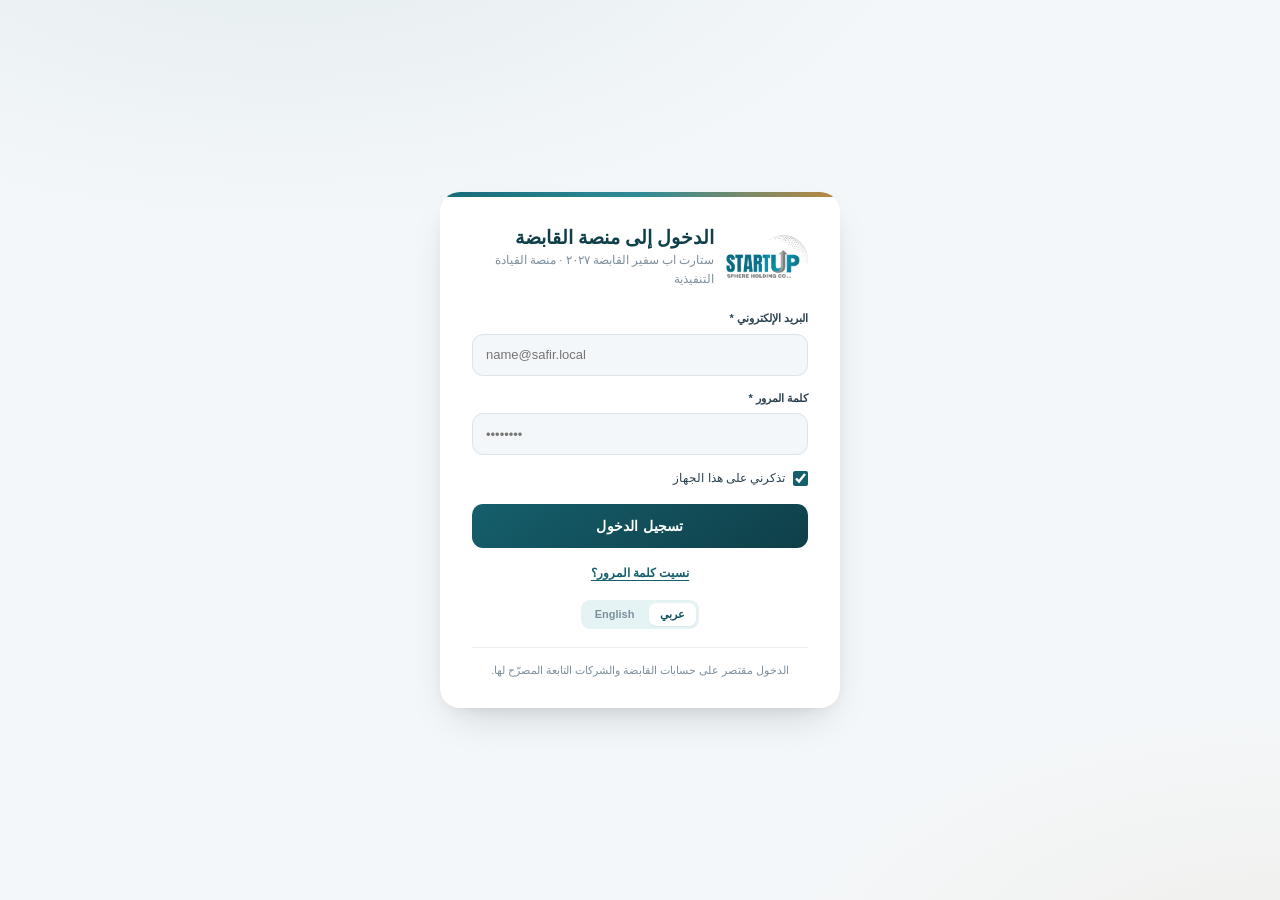
==== commit 05a1492b: "Restore owner logo on every surface; bind dead tab chips Old logo (الشعار القديم): - The owner-suppl" ====
--- a/frontend/index.html
+++ b/frontend/index.html
@@ -3,12 +3,14 @@
 <head>
 <meta charset="UTF-8" />
 <meta name="viewport" content="width=device-width, initial-scale=1.0" />
-<title>ستارت اب سفير القابضة ٢٠٢٧ — لوحة القيادة التنفيذية</title>
+<title>ستارت اب سفير القابضة ٢٠٢٧ — لوحة القيادة</title>
 <link rel="preconnect" href="https://fonts.googleapis.com">
 <link rel="preconnect" href="https://fonts.gstatic.com" crossorigin>
 <link href="https://fonts.googleapis.com/css2?family=Alexandria:wght@300;400;500;600;700&family=IBM+Plex+Sans+Arabic:wght@300;400;500;600;700&display=swap" rel="stylesheet">
 <link rel="stylesheet" href="styles.css">
-<link rel="icon" href="data:image/svg+xml,%3Csvg xmlns='http://www.w3.org/2000/svg' viewBox='0 0 24 24'%3E%3Crect width='24' height='24' rx='5' fill='%230A1730'/%3E%3Cpath d='M12 3.4 20 7.4v2L12 5.4 4 9.4v-2l8-4Z' fill='%23DCBE72'/%3E%3Cpath d='M6.2 10.8v6.4l5.8 2.8 5.8-2.8v-6.4L12 13.6l-5.8-2.8Z' fill='%23fff' opacity='.92'/%3E%3C/svg%3E">
+<link rel="icon" type="image/png" href="/website/assets/holding-logo.png">
+<link rel="apple-touch-icon" href="/website/assets/holding-logo.png">
+<meta name="theme-color" content="#0A1730">
 </head>
 <body>
 
@@ -16,13 +18,16 @@
 <div class="login-screen" id="loginScreen">
   <div class="login-card">
     <div class="login-brand">
-      <div class="login-mark">
+      <span class="login-mark" id="loginBrandMark" hidden>
         <svg width="24" height="24" viewBox="0 0 24 24" fill="none">
           <path d="M12 2.6 21 7v2.1L12 4.7 3 9.1V7l9-4.4Z" fill="#DCBE72"/>
           <path d="M5.4 10.2v7.1l6.6 3.2 6.6-3.2v-7.1l-6.6 3.2-6.6-3.2Z" fill="#fff" opacity=".92"/>
           <circle cx="12" cy="17.4" r="1.5" fill="#DCBE72"/>
         </svg>
-      </div>
+      </span>
+      <img class="brand-logo brand-logo-login" id="loginBrandLogo"
+           src="/website/assets/holding-logo.png" alt="شركة ستارت اب سفير القابضة ذ.م.م"
+           decoding="async" width="46" height="25">
       <div>
         <div class="login-title"><span class="ar">الدخول إلى منصة القابضة</span><span class="en">Sign in to the Holding platform</span></div>
         <div class="login-sub"><span class="ar">ستارت اب سفير القابضة ٢٠٢٧ · منصة القيادة التنفيذية</span><span class="en">Start Upsphere Holding 2027 · Executive Platform</span></div>
@@ -90,7 +95,7 @@
       <svg width="18" height="18" viewBox="0 0 24 24" fill="none" stroke="currentColor" stroke-width="1.9" stroke-linecap="round" aria-hidden="true"><path d="M3 6h18M3 12h18M3 18h18"/></svg>
     </button>
     <div class="brand">
-      <div class="brand-mark" id="brandMark">
+      <div class="brand-mark" id="brandMark" hidden>
         <svg width="21" height="21" viewBox="0 0 24 24" fill="none">
           <path d="M12 2.6 21 7v2.1L12 4.7 3 9.1V7l9-4.4Z" fill="#DCBE72"/>
           <path d="M5.4 10.2v7.1l6.6 3.2 6.6-3.2v-7.1l-6.6 3.2-6.6-3.2Z" fill="#fff" opacity=".92"/>
@@ -98,9 +103,11 @@
           <circle cx="12" cy="17.4" r="1.5" fill="#DCBE72"/>
         </svg>
       </div>
-      <!-- The admin-uploaded Holding logo, shown instead of the fallback mark
-           when one is configured. -->
-      <img class="brand-logo" id="brandLogo" alt="ستارت اب سفير القابضة" hidden>
+      <!-- The Holding logo: the owner-supplied mark by default, or the
+           admin-uploaded logo when one is configured. -->
+      <img class="brand-logo" id="brandLogo"
+           src="/website/assets/holding-logo.png" alt="شركة ستارت اب سفير القابضة ذ.م.م"
+           decoding="async" width="70" height="38">
       <div class="brand-text">
         <span class="brand-name"><span class="ar">ستارت اب سفير القابضة</span><span class="en">Start Upsphere Holding</span></span>
         <span class="brand-sub"><span class="ar">٢٠٢٧ · منصة القيادة</span><span class="en">2027 · Executive Platform</span></span>
@@ -167,13 +174,16 @@
        click/keyboard binding and the aria-current logic stay intact. -->
   <aside class="sidebar" id="sidebar" aria-label="التنقل الرئيسي">
     <div class="sb-brand">
-      <div class="sb-mark">
+      <span class="sb-mark" id="sbMark" hidden>
         <svg width="19" height="19" viewBox="0 0 24 24" fill="none">
           <path d="M12 2.6 21 7v2.1L12 4.7 3 9.1V7l9-4.4Z" fill="#DCBE72"/>
           <path d="M5.4 10.2v7.1l6.6 3.2 6.6-3.2v-7.1l-6.6 3.2-6.6-3.2Z" fill="#fff" opacity=".92"/>
           <circle cx="12" cy="17.4" r="1.5" fill="#DCBE72"/>
         </svg>
-      </div>
+      </span>
+      <img class="brand-logo brand-logo-side" id="sbBrandLogo"
+           src="/website/assets/holding-logo.png" alt="شركة ستارت اب سفير القابضة ذ.م.م"
+           decoding="async" width="34" height="18">
       <div class="sb-brand-text">
         <span class="sb-name"><span class="ar">ستارت اب سفير القابضة</span><span class="en">Start Upsphere Holding</span></span>
         <span class="sb-sub"><span class="ar">٢٠٢٧ · منصة القيادة</span><span class="en">2027 · Executive</span></span>
@@ -181,27 +191,27 @@
     </div>
 
     <div class="sb-section">
-      <div class="sb-label">القائمة الرئيسية</div>
+      <div class="sb-label"><span class="ar">القائمة الرئيسية</span><span class="en">Main menu</span></div>
       <nav class="sb-nav" id="mainNav">
-        <div class="nav-item active" data-view="dashboard" data-perm="dashboard.holding dashboard.company" role="button" tabindex="0" aria-current="page"><span class="sb-ico">◫</span><span class="sb-txt">لوحة القيادة</span></div>
-        <div class="nav-item" data-view="leads" data-perm="website_lead.read" role="button" tabindex="0"><span class="sb-ico">◎</span><span class="sb-txt">العملاء المحتملون</span></div>
-        <div class="nav-item" data-view="requests" data-perm="form.read" role="button" tabindex="0"><span class="sb-ico">⇄</span><span class="sb-txt">الطلبات</span></div>
-        <div class="nav-item" data-view="advisory" data-perm="advisor.read advisor.session.read_own" role="button" tabindex="0"><span class="sb-ico">✦</span><span class="sb-txt">التوصيات والاستشارات</span></div>
-        <div class="nav-item" data-view="opportunities" data-perm="project.read" role="button" tabindex="0"><span class="sb-ico">◇</span><span class="sb-txt">الفرص الاستثمارية</span></div>
-        <div class="nav-item" data-view="decisions" data-perm="owner_decision.read" role="button" tabindex="0"><span class="sb-ico">✓</span><span class="sb-txt">القرارات</span></div>
-        <div class="nav-item" data-view="reports" data-perm="monthly_report.read_own monthly_report.read_all" role="button" tabindex="0"><span class="sb-ico">▤</span><span class="sb-txt">التقارير الشهرية</span></div>
-        <div class="nav-item" data-view="employees" data-perm="employee.read assessment.read" role="button" tabindex="0"><span class="sb-ico">♧</span><span class="sb-txt">ملفات الموظفين</span></div>
-        <div class="nav-item" data-view="hr" data-perm="employee.read employee.movement.read" role="button" tabindex="0"><span class="sb-ico">♙</span><span class="sb-txt">الموارد البشرية</span></div>
-        <div class="nav-item" data-view="assets" data-perm="asset.read" role="button" tabindex="0"><span class="sb-ico">◆</span><span class="sb-txt">أصول القابضة</span></div>
-        <div class="nav-item" data-view="site" data-perm="website.manage website.content.read website_lead.read" role="button" tabindex="0"><span class="sb-ico">◐</span><span class="sb-txt">إدارة الموقع</span></div>
-        <div class="nav-item" data-view="aiReview" data-perm="ai.knowledge.approve ai.knowledge.manage ai.knowledge.read" role="button" tabindex="0"><span class="sb-ico">✦</span><span class="sb-txt">تعلّم المساعد</span></div>
+        <div class="nav-item active" data-view="dashboard" data-perm="dashboard.holding dashboard.company" role="button" tabindex="0" aria-current="page"><span class="sb-ico">◫</span><span class="sb-txt"><span class="ar">لوحة القيادة</span><span class="en">Dashboard</span></span></div>
+        <div class="nav-item" data-view="leads" data-perm="website_lead.read" role="button" tabindex="0"><span class="sb-ico">◎</span><span class="sb-txt"><span class="ar">العملاء المحتملون</span><span class="en">Leads</span></span></div>
+        <div class="nav-item" data-view="requests" data-perm="form.read" role="button" tabindex="0"><span class="sb-ico">⇄</span><span class="sb-txt"><span class="ar">الطلبات</span><span class="en">Requests</span></span></div>
+        <div class="nav-item" data-view="advisory" data-perm="advisor.read advisor.session.read_own" role="button" tabindex="0"><span class="sb-ico">✦</span><span class="sb-txt"><span class="ar">التوصيات والاستشارات</span><span class="en">Advisory & Consultations</span></span></div>
+        <div class="nav-item" data-view="opportunities" data-perm="project.read" role="button" tabindex="0"><span class="sb-ico">◇</span><span class="sb-txt"><span class="ar">الفرص الاستثمارية</span><span class="en">Investment Opportunities</span></span></div>
+        <div class="nav-item" data-view="decisions" data-perm="owner_decision.read" role="button" tabindex="0"><span class="sb-ico">✓</span><span class="sb-txt"><span class="ar">القرارات</span><span class="en">Decisions</span></span></div>
+        <div class="nav-item" data-view="reports" data-perm="monthly_report.read_own monthly_report.read_all" role="button" tabindex="0"><span class="sb-ico">▤</span><span class="sb-txt"><span class="ar">التقارير الشهرية</span><span class="en">Monthly Reports</span></span></div>
+        <div class="nav-item" data-view="employees" data-perm="employee.read assessment.read" role="button" tabindex="0"><span class="sb-ico">♧</span><span class="sb-txt"><span class="ar">ملفات الموظفين</span><span class="en">Employee Files</span></span></div>
+        <div class="nav-item" data-view="hr" data-perm="employee.read employee.movement.read" role="button" tabindex="0"><span class="sb-ico">♙</span><span class="sb-txt"><span class="ar">الموارد البشرية</span><span class="en">Human Resources</span></span></div>
+        <div class="nav-item" data-view="assets" data-perm="asset.read" role="button" tabindex="0"><span class="sb-ico">◆</span><span class="sb-txt"><span class="ar">أصول القابضة</span><span class="en">Holding Assets</span></span></div>
+        <div class="nav-item" data-view="site" data-perm="website.manage website.content.read website_lead.read" role="button" tabindex="0"><span class="sb-ico">◐</span><span class="sb-txt"><span class="ar">إدارة الموقع</span><span class="en">Website Management</span></span></div>
+        <div class="nav-item" data-view="aiReview" data-perm="ai.knowledge.approve ai.knowledge.manage ai.knowledge.read" role="button" tabindex="0"><span class="sb-ico">✦</span><span class="sb-txt"><span class="ar">تعلّم المساعد</span><span class="en">Assistant Learning</span></span></div>
       </nav>
     </div>
 
     <div class="sb-section">
-      <div class="sb-label">إدارة المالك</div>
+      <div class="sb-label"><span class="ar">إدارة المالك</span><span class="en">Owner administration</span></div>
       <nav class="sb-nav" id="ownerNav">
-        <div class="nav-item" data-view="group" data-perm="company.read ownership.read department.read user.read_all role.read" role="button" tabindex="0"><span class="sb-ico">⚙</span><span class="sb-txt">إدارة المجموعة</span></div>
+        <div class="nav-item" data-view="group" data-perm="company.read ownership.read department.read user.read_all role.read" role="button" tabindex="0"><span class="sb-ico">⚙</span><span class="sb-txt"><span class="ar">إدارة المجموعة</span><span class="en">Group Administration</span></span></div>
       </nav>
     </div>
     <div class="sb-foot">
@@ -226,8 +236,8 @@
   <div class="head-row anim view" data-view="dashboard" style="animation-delay:.02s">
     <div>
       <div class="eyebrow"><span class="rule"></span><span id="periodEyebrow"><span class="ar">الرؤية التنفيذية</span><span class="en">Executive View</span></span></div>
-      <h1 class="page-title" id="pageTitle"><span class="ar">لوحة القيادة التنفيذية للمجموعة</span><span class="en">Holding Executive Dashboard</span></h1>
-      <p class="page-sub" id="pageSub"><span class="ar">من بيانات الشركات التابعة الشهرية ← إلى رؤية القابضة ← إلى ذكاء الأعمال ← إلى دعم القرار.</span><span class="en">From subsidiary monthly data → to Holding visibility → to AI intelligence → to management decisions.</span></p>
+      <h1 class="page-title" id="pageTitle"><span class="ar">لوحة القيادة</span><span class="en">Dashboard</span></h1>
+      <p class="page-sub" id="pageSub"><span class="ar">ملخص القابضة والشركات التابعة</span><span class="en">Holding and subsidiaries summary</span></p>
     </div>
     <div class="head-right">
       <div class="chip"><span class="live"></span><span id="updatedChip"><span class="ar">تحديث حي</span><span class="en">Live</span></span></div>
--- a/frontend/styles.css
+++ b/frontend/styles.css
@@ -138,11 +138,14 @@
 }
 .brand-mark::before{content:"";position:absolute;inset:0;border-radius:11px;background:linear-gradient(160deg,transparent 42%,rgba(201,165,78,.34));}
 .brand-mark svg{position:relative;z-index:1;}
+.brand-mark[hidden],.login-mark[hidden],.sb-mark[hidden]{display:none;}
 .brand-logo[hidden]{display:none;}
 .brand-logo{
-  display:block;height:38px;width:auto;max-width:150px;
-  object-fit:contain;flex:0 0 auto;border-radius:9px;
-}
+  display:block;height:34px;width:auto;max-width:150px;
+  object-fit:contain;flex:0 0 auto;border-radius:6px;
+}
+.brand-logo-login{height:44px;max-width:150px;}
+.brand-logo-side{height:30px;max-width:118px;}
 .brand-text{display:flex;flex-direction:column;line-height:1.15;}
 .brand-name{font-family:var(--f-display);font-weight:700;font-size:14px;color:var(--navy-900);}
 .brand-sub{font-size:9.5px;font-weight:600;color:var(--gold-600);letter-spacing:.14em;text-transform:uppercase;}
@@ -1442,13 +1445,16 @@
 .header::after{display:none;}
 .header-inner{min-height:68px;padding:12px 22px;gap:12px;}
 
-/* Rail: 235px, white, on the LEFT of the content column, matching the
-   reference `.layout{direction:ltr;grid-template-columns:235px 1fr}` where the
-   sidebar is the first child. The container runs LTR so the rail keeps the left
-   edge in both AR and EN; the rail and content set their own direction back. */
-.stage-body.with-sidebar{flex-direction:row;direction:ltr;}
+/* Rail: 235px, white, on the inline-start edge — the right in Arabic (RTL),
+   the left in English (LTR). The container inherits its direction from
+   <html dir>, and the rail is the first flex child (order:-1) so it always
+   sits on the start edge, matching the reference `.layout` where the sidebar
+   is the first child. */
+.stage-body.with-sidebar{flex-direction:row;}
+html[dir="rtl"] .stage-body.with-sidebar{direction:rtl;}
+html[dir="ltr"] .stage-body.with-sidebar{direction:ltr;}
 .sidebar{
-  flex:0 0 235px;order:0;direction:rtl;
+  flex:0 0 235px;order:-1;
   background:var(--paper);color:var(--ink-500);
   border-inline-end:0;border-inline-start:1px solid var(--line);
 }
@@ -1491,6 +1497,10 @@
 h1.page-title{font-family:var(--f-body);font-size:26px;font-weight:600;color:var(--ink-900);}
 .av-head h1{font-size:26px;color:var(--ink-900);}
 
-/* Brand line in the rail: the reference wordmark, single line. */
+/* Brand line in the rail: the reference wordmark, following the language. */
 .sb-name .en{display:none;}
 .sb-sub .en{display:none;}
+html.lang-en .sb-name .en{display:inline;}
+html.lang-en .sb-sub .en{display:inline;}
+html.lang-en .sb-name .ar,
+html.lang-en .sb-sub .ar{display:none;}
